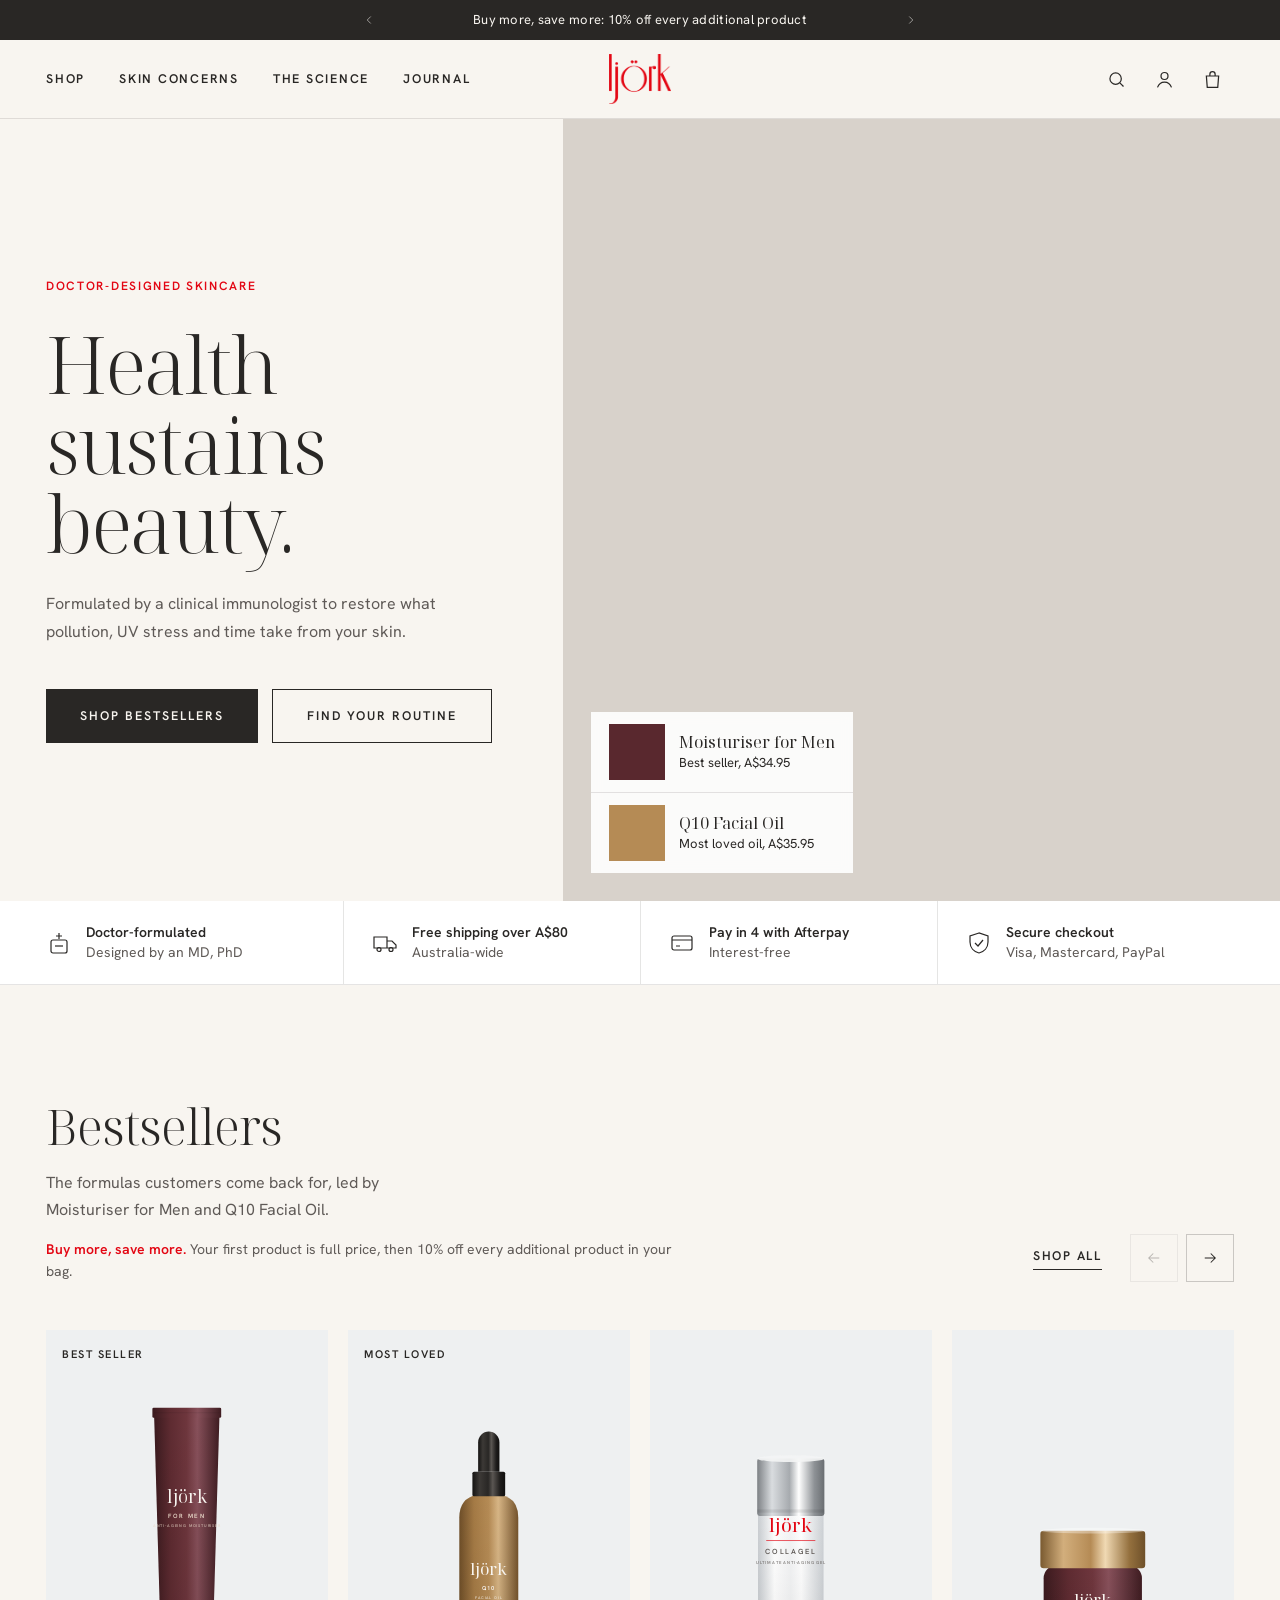
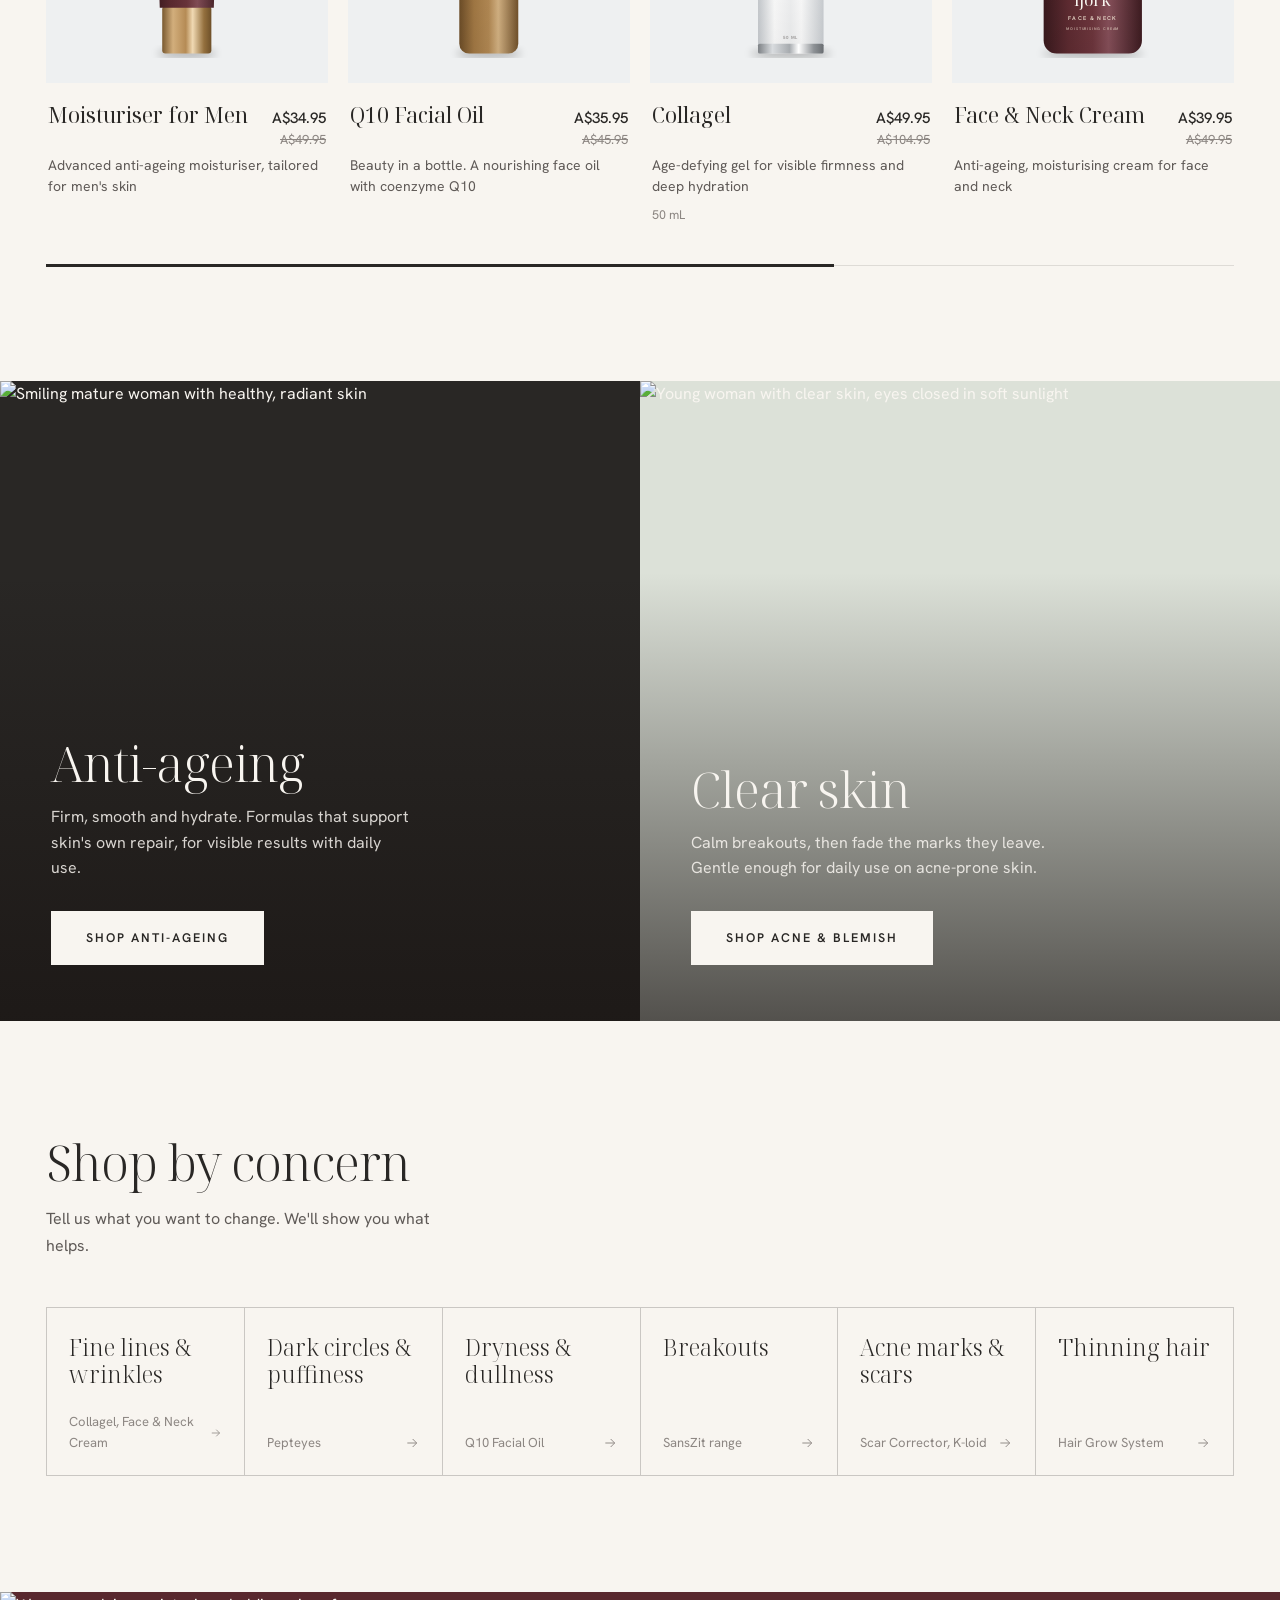
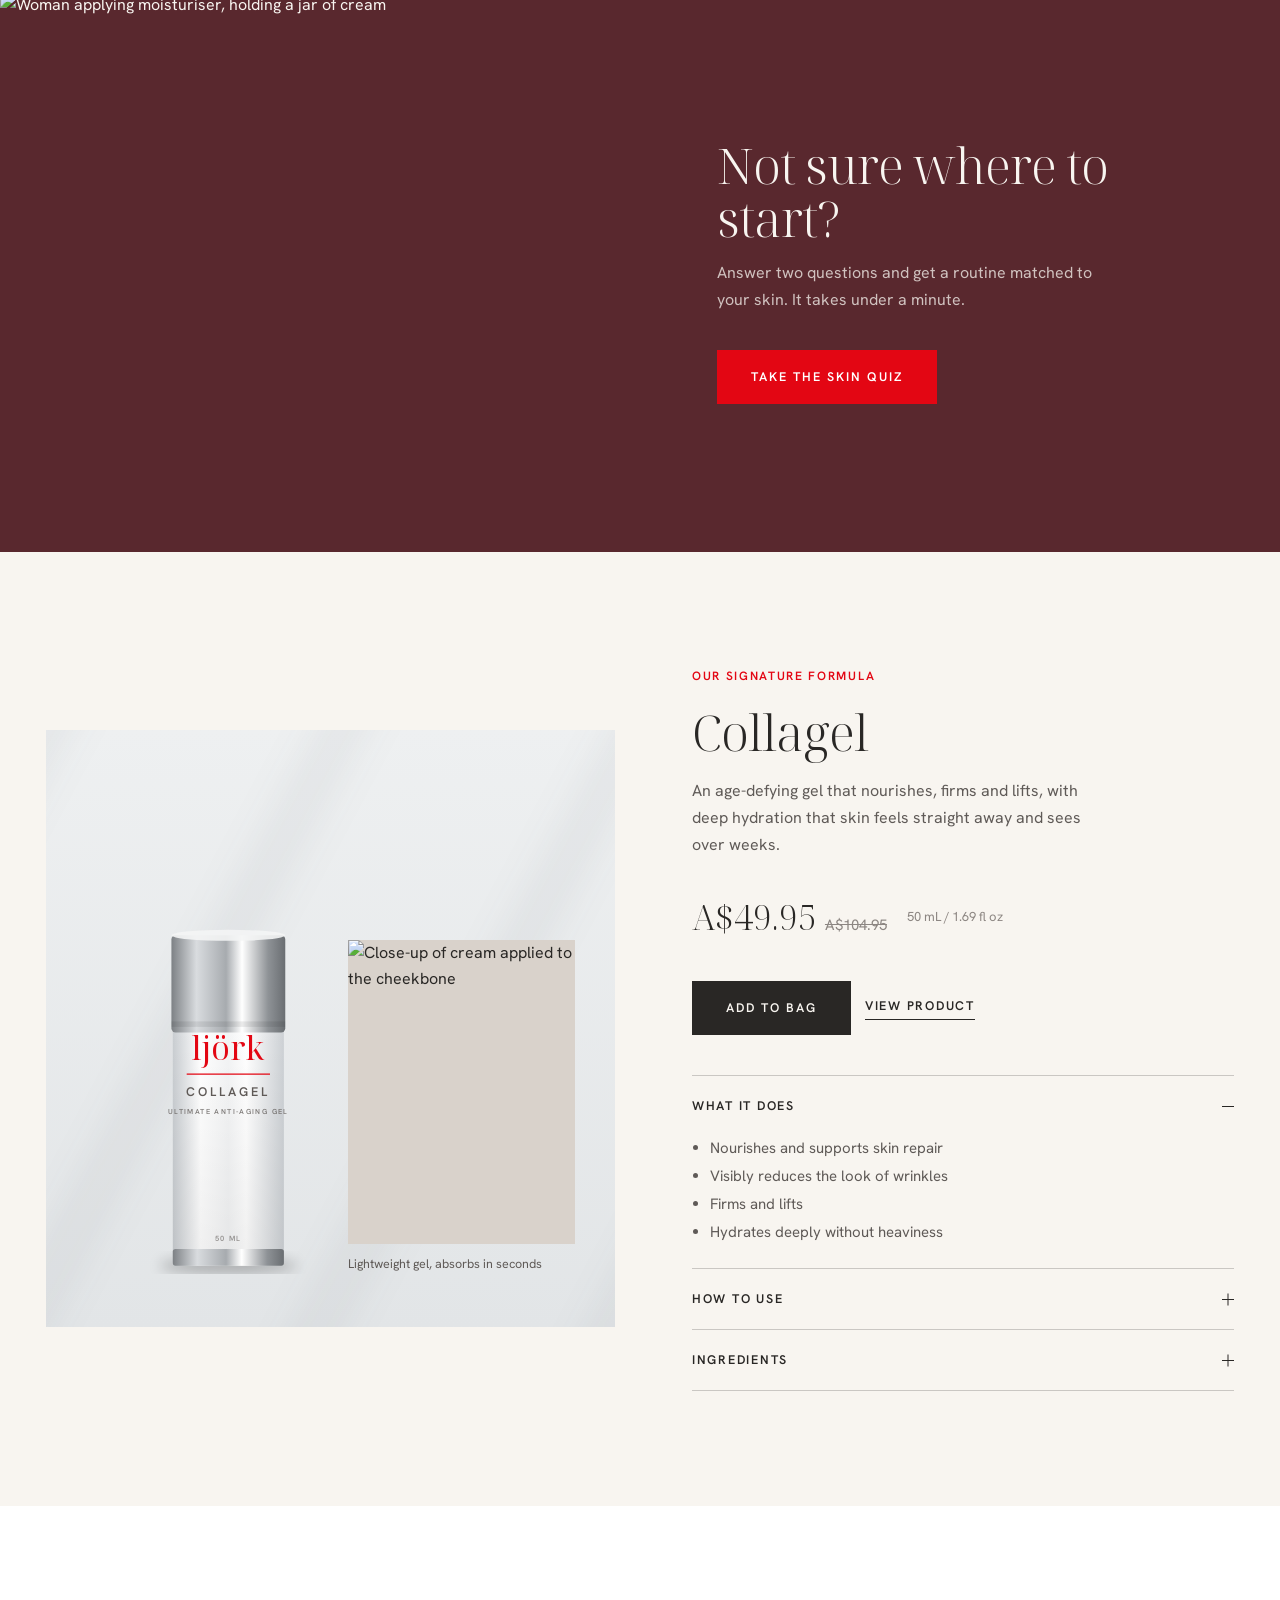
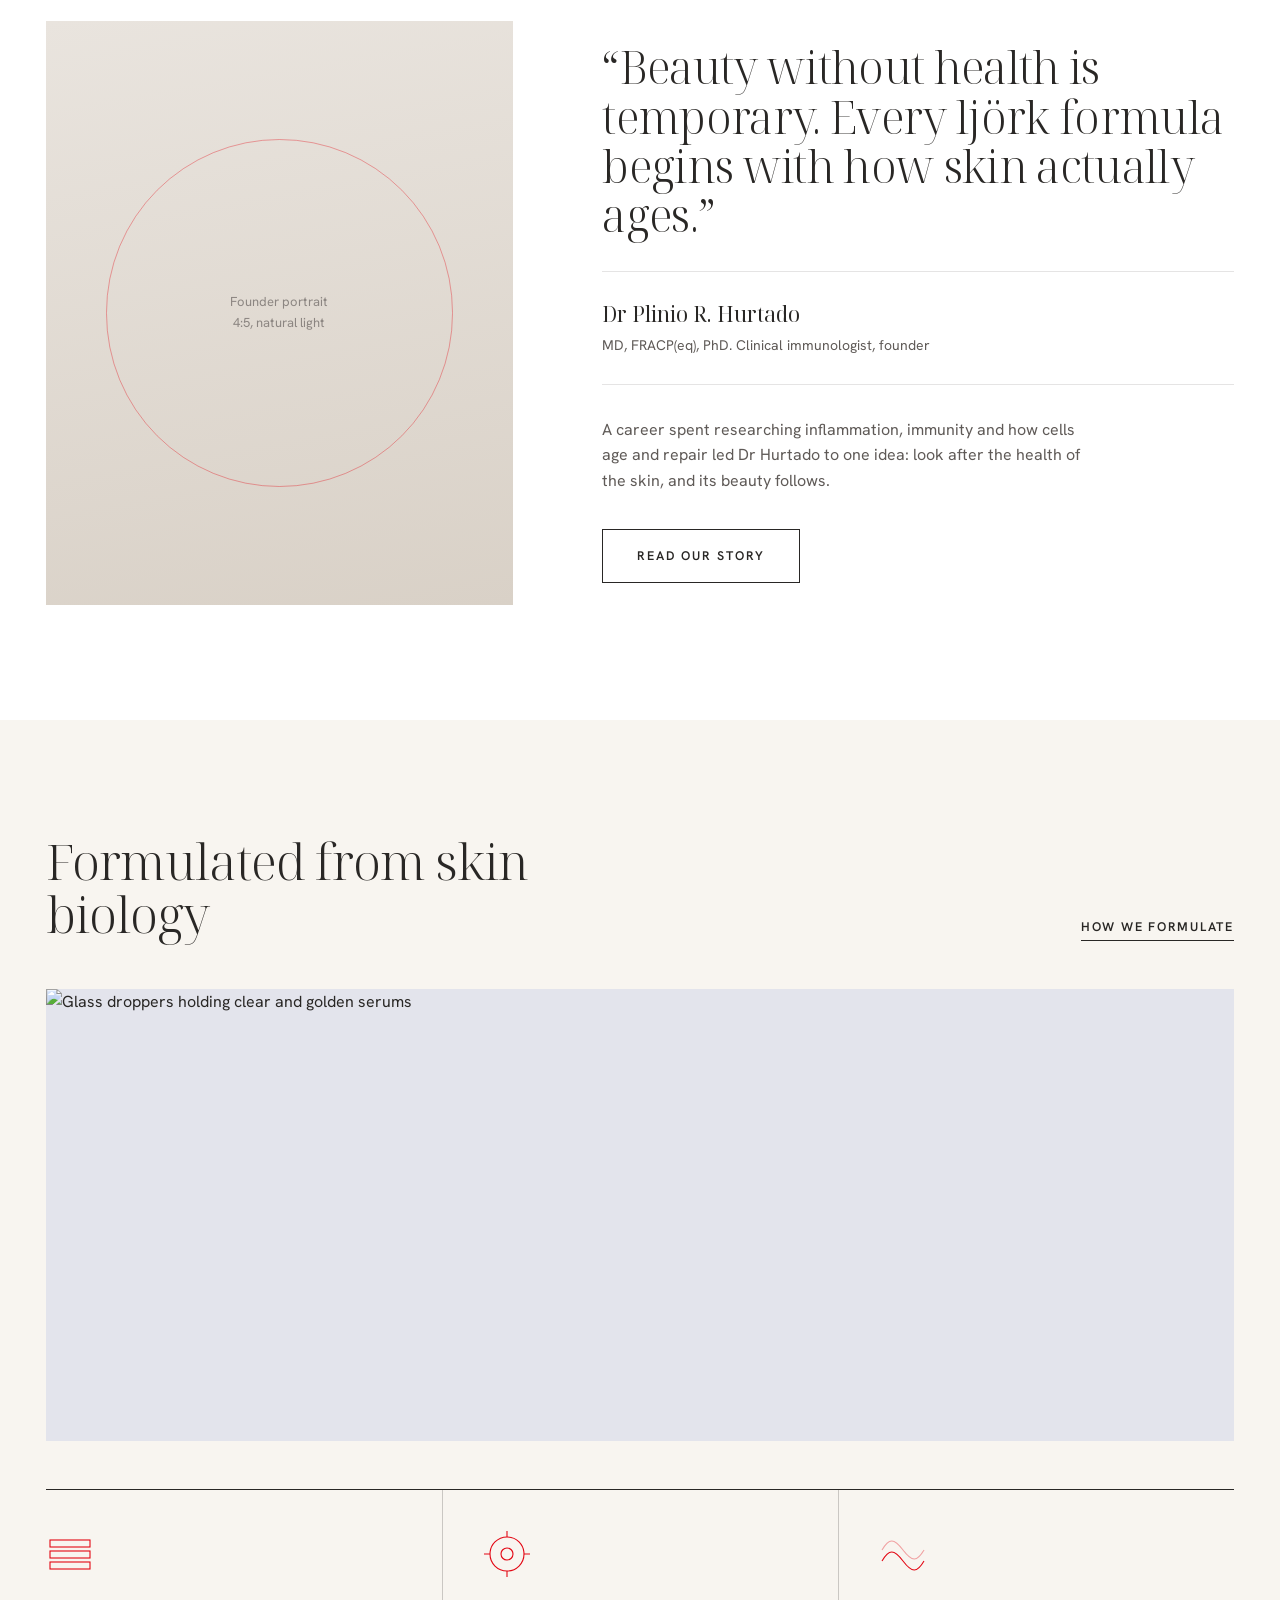
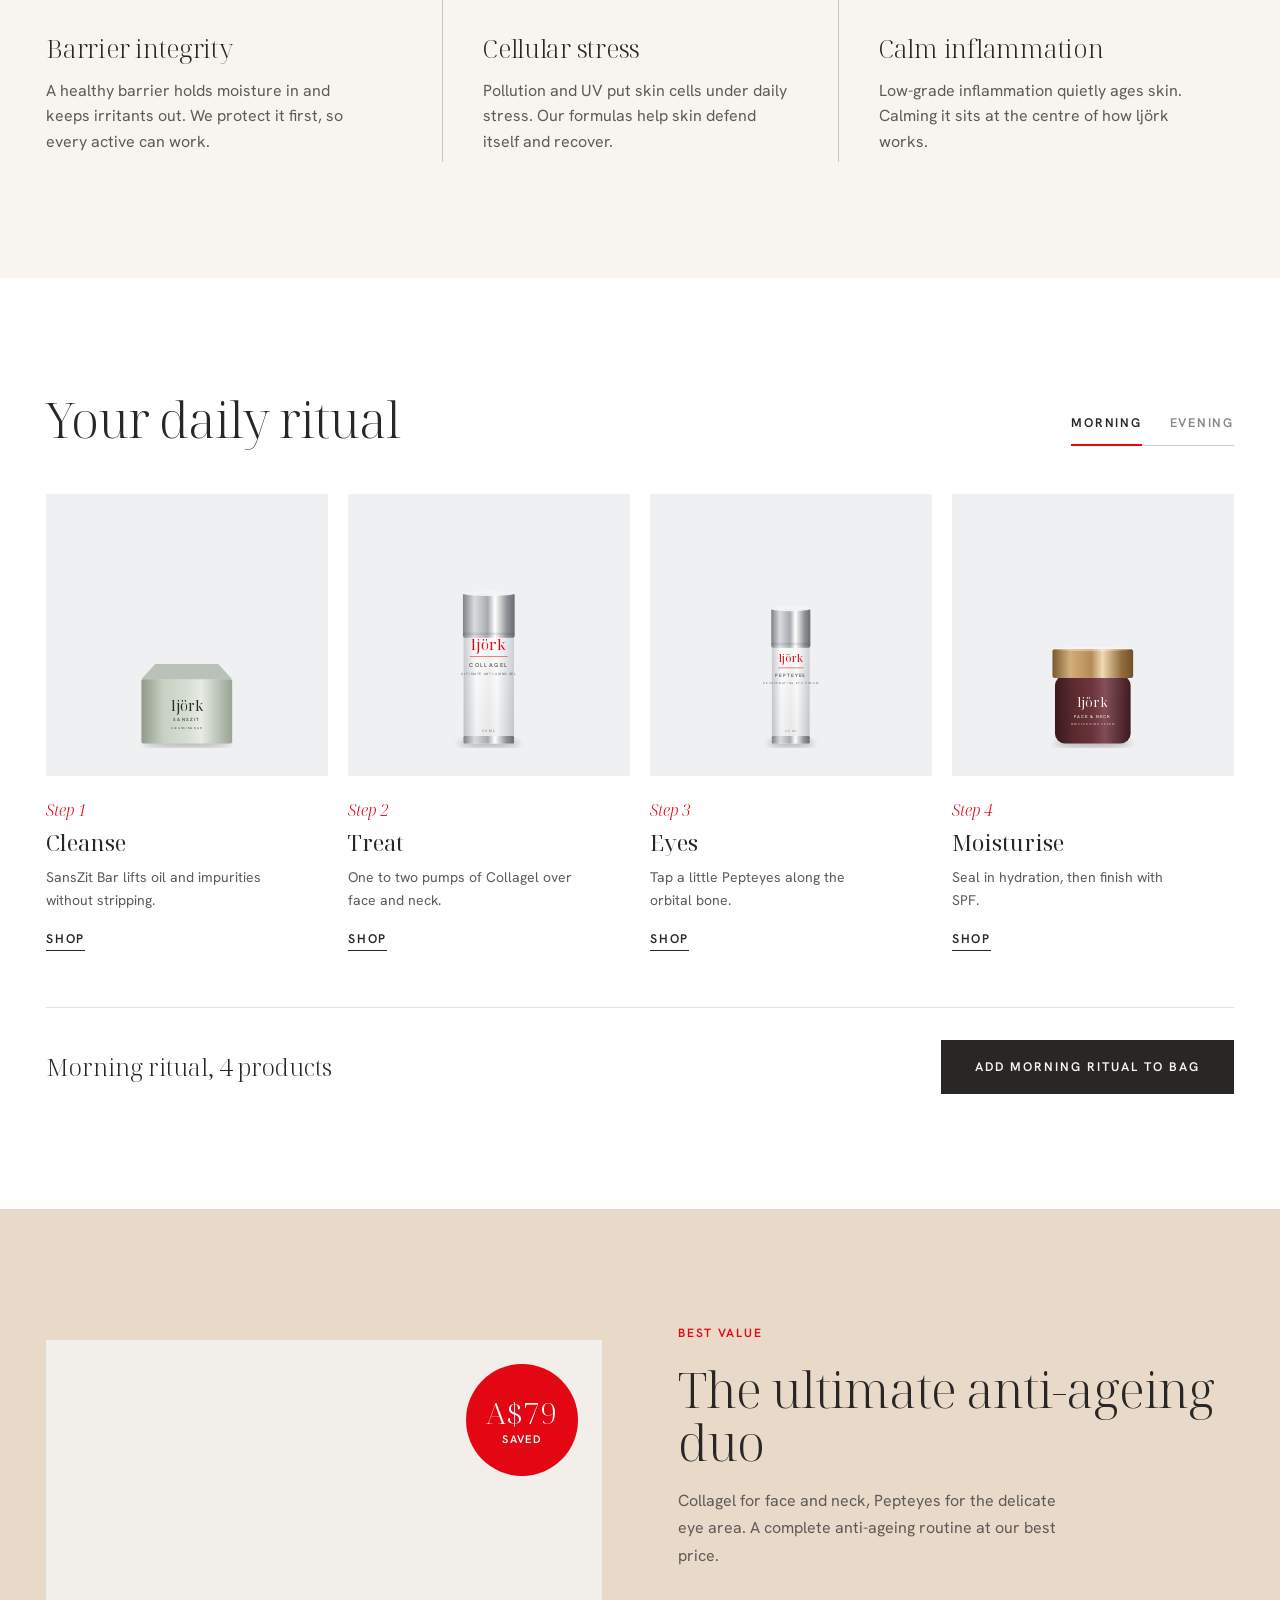
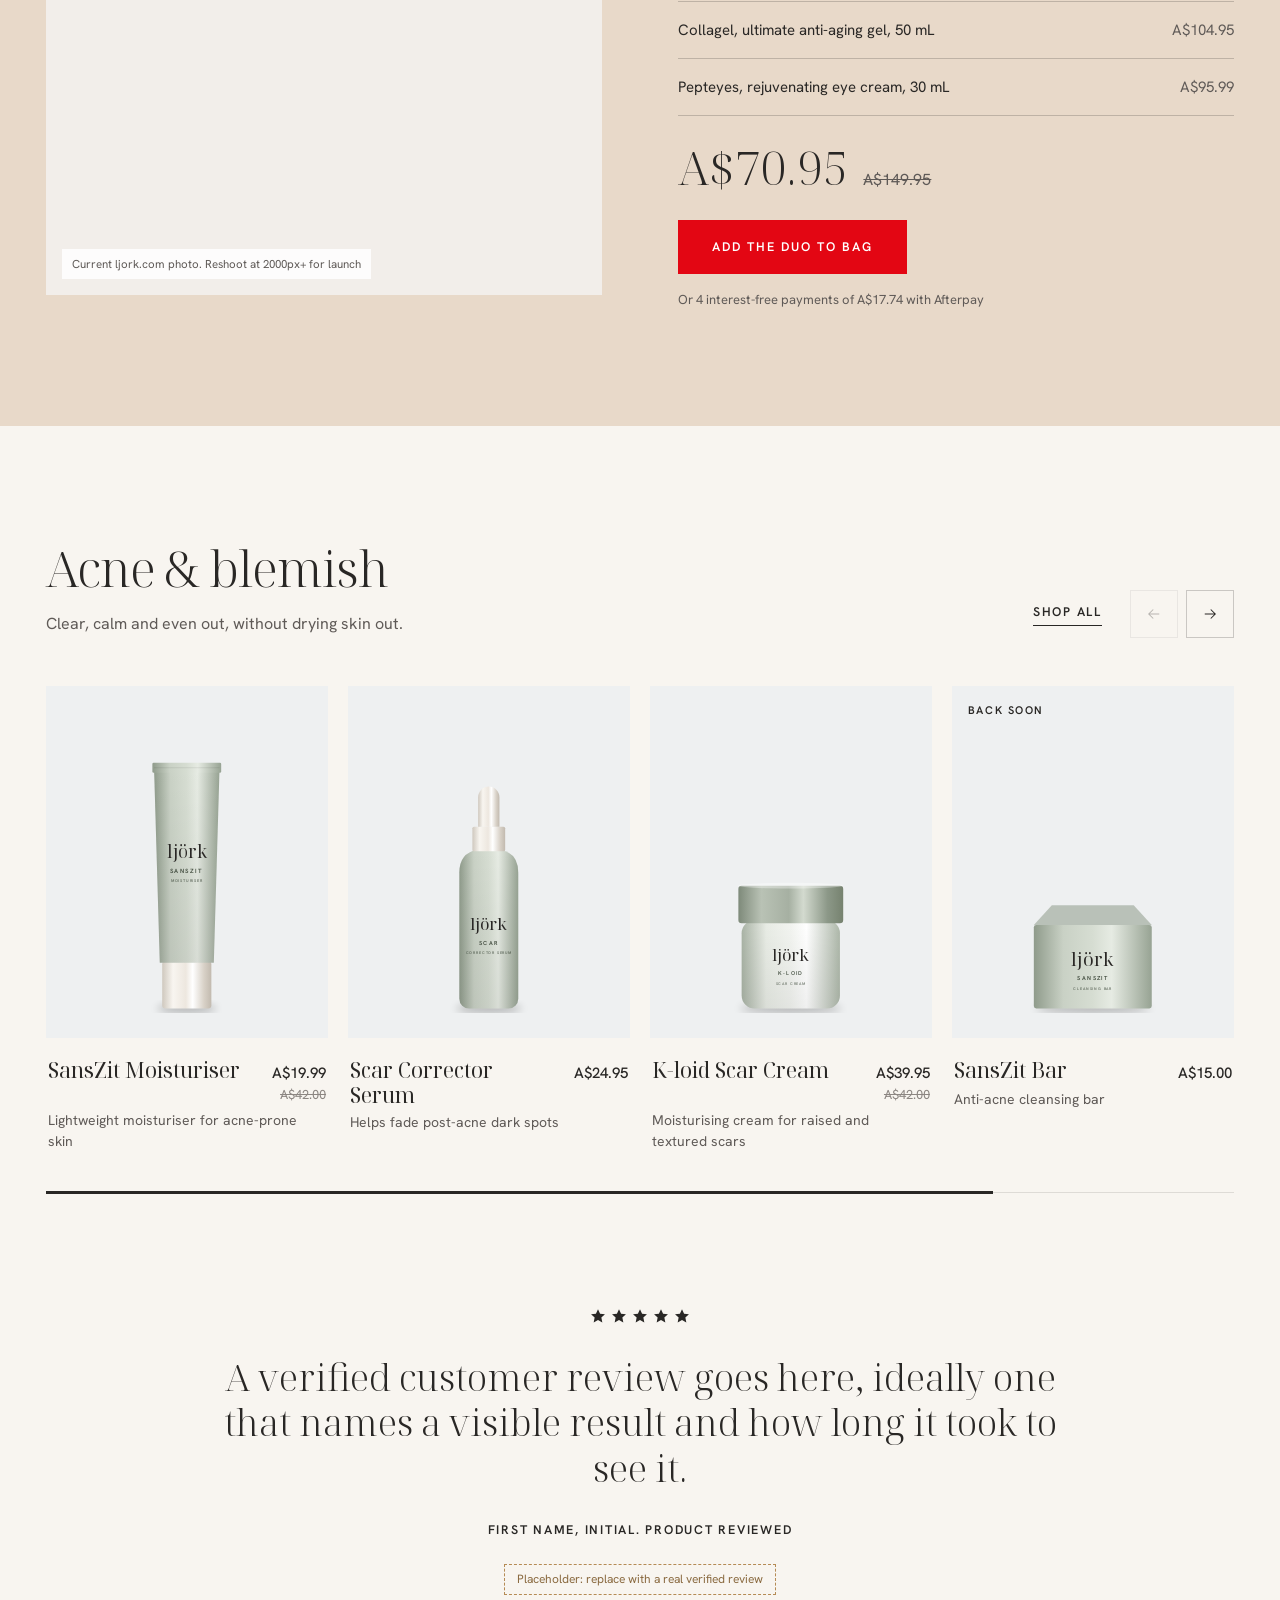
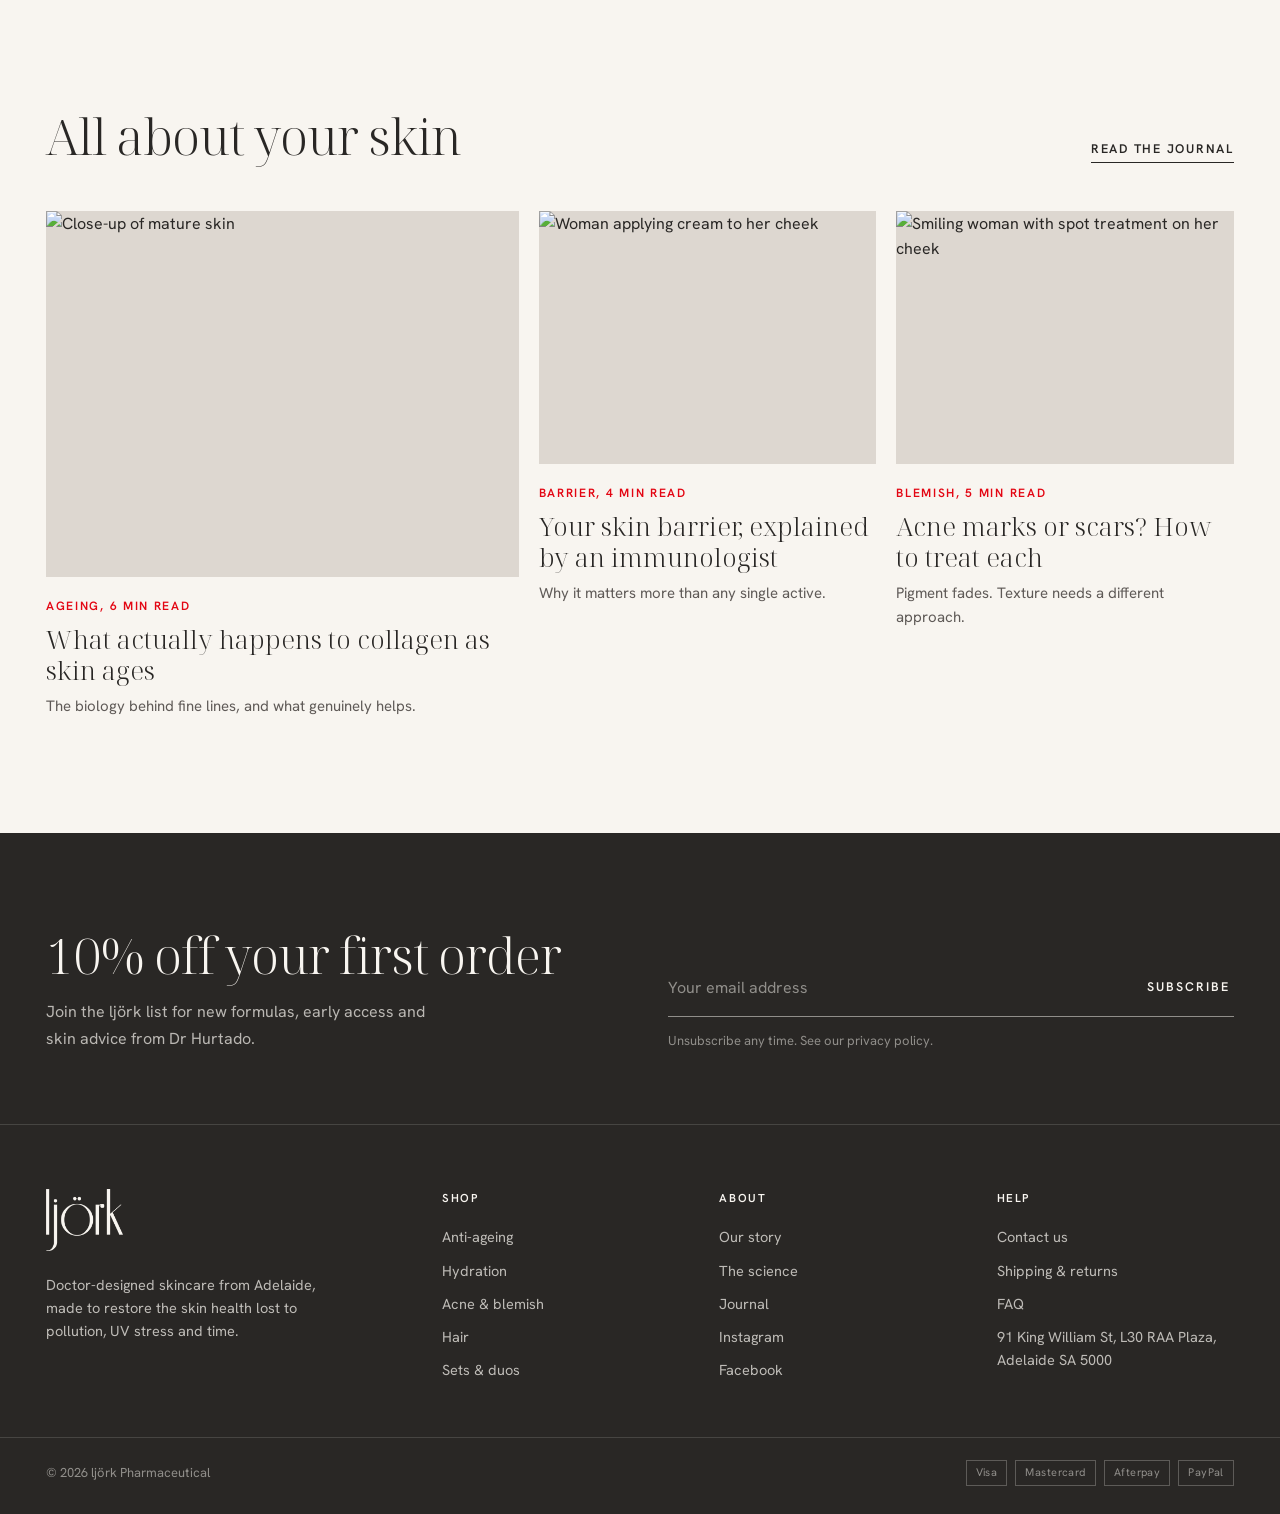
==== index.html @ dbc14c80 "first commit" ====
<!DOCTYPE html>
<html lang="en-AU">
<head>
<meta charset="utf-8">
<meta name="viewport" content="width=device-width, initial-scale=1">
<title>ljörk | Doctor-designed skincare, Adelaide</title>
<!--
  IMAGES: lifestyle photos are free-licence Unsplash images (unsplash.com/license, commercial use OK, no attribution required).
  For Squarespace, download each at full size (open the image URL with w=2400) and upload to the Image blocks — do not hotlink.
  ljörk homepage mockup v3, for Squarespace 7.1 (Fluid Engine).
  Fonts: Noto Serif Display (light) for headings, Hanken Grotesk for UI and body.
  Squarespace: Site Styles > Fonts > Google. If either is missing from your plan's picker,
  upload the .woff2 files via Custom CSS @font-face, or use the Adobe pair already in Squarespace:
  "Freight Big Pro Light" + "Proxima Nova".
  Each section carries data-sqs="" + a comment naming the Squarespace block to use.
-->
<link rel="stylesheet" href="assets/site.css">
<link rel="stylesheet" href="assets/pages.css">
</head>
<body>
<a class="skip" href="#main">Skip to content</a>

<!-- SQS: Announcement Bar (native supports 1 message; rotating = Code Block injection) -->
<div class="ann" role="region" aria-label="Announcements">
  <button aria-label="Previous message" onclick="ann(-1)"><svg width="14" height="14" viewBox="0 0 24 24" fill="none" stroke="currentColor" stroke-width="1.6"><path d="m15 6-6 6 6 6"/></svg></button>
  <div class="ann-msg" id="annMsg">Buy more, save more: 10% off every additional product</div>
  <button aria-label="Next message" onclick="ann(1)"><svg width="14" height="14" viewBox="0 0 24 24" fill="none" stroke="currentColor" stroke-width="1.6"><path d="m9 6 6 6-6 6"/></svg></button>
</div>

<!-- SQS: Header > Layout "Center logo", Navigation left, Cart + Search on, Fixed header style "Scroll back" -->
<header class="hdr" id="hdr">
  <div class="wrap hdr-in">
    <button class="icon-btn burger" aria-label="Open menu" onclick="openM('mnav')"><svg viewBox="0 0 24 24" fill="none" stroke="currentColor" stroke-width="1.4"><path d="M3 7h18M3 12h18M3 17h18"/></svg></button>
    <nav class="nav" aria-label="Primary">
      <div class="has-mega">
        <a href="shop.html" aria-haspopup="true">Shop</a>
        <div class="mega">
          <div class="wrap mega-in">
            <div><h6>Collections</h6><ul><li><a href="shop.html?c=anti-ageing">Anti-ageing</a></li><li><a href="shop.html?c=hydration">Hydration</a></li><li><a href="shop.html?c=acne">Acne &amp; blemish</a></li><li><a href="shop.html?c=hair">Hair</a></li><li><a href="shop.html?c=sets">Sets &amp; duos</a></li></ul></div>
            <div><h6>By concern</h6><ul><li><a href="shop.html?k=lines">Fine lines</a></li><li><a href="shop.html?k=eyes">Dark circles</a></li><li><a href="shop.html?k=dry">Dryness</a></li><li><a href="shop.html?k=breakouts">Breakouts</a></li><li><a href="shop.html?k=marks">Acne marks</a></li></ul></div>
            <div><h6>Bestsellers</h6><ul><li><a href="product.html?p=men">Moisturiser for Men</a></li><li><a href="product.html?p=q10">Q10 Facial Oil</a></li><li><a href="product.html?p=collagel">Collagel</a></li><li><a href="product.html?p=pepteyes">Pepteyes</a></li></ul></div>
            <a class="mega-feat" href="product.html?p=duo"><div class="ph" style="background-image:url('https://images.squarespace-cdn.com/content/v1/5aaa54da7e3c3a3945339df2/59072c00-dde6-478d-a98f-91e84e65182b/Duo+with+shadow.jpg?format=500w')"></div><div><strong>The anti-ageing duo</strong><span>Collagel + Pepteyes<br>A$70.95, save A$79</span></div></a>
          </div>
        </div>
      </div>
      <a href="#concerns">Skin concerns</a>
      <a href="science.html">The science</a>
      <a href="journal.html">Journal</a>
    </nav>
    <a class="logo" href="index.html" aria-label="ljörk home"><img src="[data-uri]" alt="ljörk"></a>
    <div class="util">
      <button class="icon-btn" aria-label="Search" onclick="openM('search')"><svg viewBox="0 0 24 24" fill="none" stroke="currentColor" stroke-width="1.4"><circle cx="11" cy="11" r="6.5"/><path d="m20 20-4.2-4.2"/></svg></button>
      <a class="icon-btn hide-m" href="account.html" aria-label="Account"><svg viewBox="0 0 24 24" fill="none" stroke="currentColor" stroke-width="1.4"><circle cx="12" cy="8" r="4"/><path d="M4 21c1.5-4 4.5-6 8-6s6.5 2 8 6"/></svg></a>
      <button class="icon-btn" aria-label="Open bag" onclick="openCart()"><svg viewBox="0 0 24 24" fill="none" stroke="currentColor" stroke-width="1.4"><path d="M5 8h14l-1 13H6z"/><path d="M9 8V6a3 3 0 0 1 6 0v2"/></svg><span class="bag-n" id="bagN">0</span></button>
    </div>
  </div>
</header>

<main id="main">

<!-- SQS: Section 1, full-bleed, Fluid Engine 2 cols (no padding). Left: Text + Buttons. Right: Image block (model portrait, focal point on face). Duo card = small Image + Text block layered on top. -->
<section class="hero" data-sqs="hero">
  <div class="hero-copy">
    <p class="cap">Doctor-designed skincare</p>
    <h1 class="h1">Health sustains beauty.</h1>
    <p class="lede">Formulated by a clinical immunologist to restore what pollution, UV stress and time take from your skin.</p>
    <div class="ctas">
      <a class="btn btn-dark" href="shop.html?c=bestsellers">Shop bestsellers</a>
      <button class="btn btn-ghost" onclick="openQuiz()">Find your routine</button>
    </div>
  </div>
  <div class="scene">
    <!-- SQS: Video block (Background Video / upload MP4). Poster = the previous still, so the hero never shows empty while the file loads or if it fails. -->
    <video class="ph" id="heroVid" autoplay muted loop playsinline preload="metadata" poster="https://images.unsplash.com/photo-1643932919088-53349a7c3385?auto=format&fit=crop&w=1800&q=80" aria-label="ljörk skincare products in soft natural light">
      <source src="assets/hero.mp4" type="video/mp4">
    </video>
    <button class="vid-toggle" id="vidToggle" type="button" aria-label="Pause background video" aria-pressed="false"><svg class="i-pause" viewBox="0 0 24 24" fill="currentColor"><rect x="6" y="5" width="4" height="14"/><rect x="14" y="5" width="4" height="14"/></svg><svg class="i-play" viewBox="0 0 24 24" fill="currentColor"><path d="M7 4.5v15l12-7.5z"/></svg></button>
    <div class="scene-tag" aria-label="Our two best-selling products">
      <a href="product.html?p=men"><span class="th th-men"></span><div><strong>Moisturiser for Men</strong>Best seller, A$34.95</div></a>
      <a href="product.html?p=q10"><span class="th th-q10"></span><div><strong>Q10 Facial Oil</strong>Most loved oil, A$35.95</div></a>
    </div>
  </div>
</section>

<!-- SQS: Section, 4 columns: small Image (icon SVG) + Text each -->
<div class="svc">
  <div class="wrap svc-in">
    <div class="svc-item"><svg viewBox="0 0 26 26" fill="none" stroke-width="1.2"><path d="M13 3v6M10 6h6"/><rect x="5" y="10" width="16" height="13" rx="2"/><path d="M9 16h8"/></svg><div><b>Doctor-formulated</b><span>Designed by an MD, PhD</span></div></div>
    <div class="svc-item"><svg viewBox="0 0 26 26" fill="none" stroke-width="1.2"><path d="M2 7h13v11H2zM15 11h5l4 4v3h-9z"/><circle cx="7" cy="19.5" r="2"/><circle cx="19" cy="19.5" r="2"/></svg><div><b>Free shipping over A$80</b><span>Australia-wide</span></div></div>
    <div class="svc-item"><svg viewBox="0 0 26 26" fill="none" stroke-width="1.2"><rect x="3" y="6" width="20" height="14" rx="2"/><path d="M3 10h20M7 16h4"/></svg><div><b>Pay in 4 with Afterpay</b><span>Interest-free</span></div></div>
    <div class="svc-item"><svg viewBox="0 0 26 26" fill="none" stroke-width="1.2"><path d="M13 3 4 6v6c0 5.5 3.8 9.6 9 11 5.2-1.4 9-5.5 9-11V6z"/><path d="m9 13 3 3 5-6"/></svg><div><b>Secure checkout</b><span>Visa, Mastercard, PayPal</span></div></div>
  </div>
</div>

<!-- SQS: Section. Text block + Summary Block (Carousel layout, 4 per row) from Store, filtered by tag "bestseller". Quick-add = Squarespace "Quick View" setting. -->
<section class="sec" id="shop" data-sqs="bestsellers">
  <div class="wrap">
    <div class="head">
      <div class="head-l"><h2 class="h2">Bestsellers</h2><p class="lede">The formulas customers come back for, led by Moisturiser for Men and Q10 Facial Oil.</p><p class="offer-note"><b>Buy more, save more.</b> Your first product is full price, then 10% off every additional product in your bag.</p></div>
      <div class="arrows"><a class="ulink" href="shop.html?c=bestsellers" style="margin-right:20px">Shop all</a><button class="arrow" aria-label="Previous" data-rail="best" data-dir="-1"><svg viewBox="0 0 24 24" fill="none" stroke="currentColor" stroke-width="1.4"><path d="M19 12H5m6-6-6 6 6 6"/></svg></button><button class="arrow" aria-label="Next" data-rail="best" data-dir="1"><svg viewBox="0 0 24 24" fill="none" stroke="currentColor" stroke-width="1.4"><path d="M5 12h14m-6-6 6 6-6 6"/></svg></button></div>
    </div>
    <div class="rail" id="rail-best" data-products="best"></div>
    <div class="progress"><i id="prog-best"></i></div>
  </div>
</section>

<!-- SQS: Section full-bleed, 2 Image blocks (design "Overlay") side by side, each with heading + button -->
<section class="split" data-sqs="collections">
  <a class="panel p-dark" href="shop.html?c=anti-ageing">
    <img class="ph" src="https://images.unsplash.com/photo-1790574318908-d14c5e705570?auto=format&fit=crop&w=1400&q=80" alt="Smiling mature woman with healthy, radiant skin" loading="lazy" style="object-position:50% 25%">
    <h2 class="h2">Anti-ageing</h2>
    <p>Firm, smooth and hydrate. Formulas that support skin's own repair, for visible results with daily use.</p>
    <span class="btn btn-light" style="align-self:flex-start">Shop anti-ageing</span>
  </a>
  <a class="panel p-light" href="shop.html?c=acne">
    <img class="ph" src="https://images.unsplash.com/photo-1581182800629-7d90925ad072?auto=format&fit=crop&w=1400&q=80" alt="Young woman with clear skin, eyes closed in soft sunlight" loading="lazy" style="object-position:50% 30%">
    <h2 class="h2">Clear skin</h2>
    <p>Calm breakouts, then fade the marks they leave. Gentle enough for daily use on acne-prone skin.</p>
    <span class="btn btn-light" style="align-self:flex-start">Shop acne &amp; blemish</span>
  </a>
</section>

<!-- SQS: Section. 6 Text blocks with links in a grid (Fluid Engine), thin borders via Custom CSS -->
<section class="sec" id="concerns" data-sqs="concerns">
  <div class="wrap">
    <div class="head"><div class="head-l"><h2 class="h2">Shop by concern</h2><p class="lede">Tell us what you want to change. We'll show you what helps.</p></div></div>
    <div class="concern-grid">
      <a href="shop.html?k=lines"><strong>Fine lines &amp; wrinkles</strong><span>Collagel, Face &amp; Neck Cream<svg viewBox="0 0 24 24" fill="none" stroke="currentColor" stroke-width="1.4"><path d="M5 12h14m-6-6 6 6-6 6"/></svg></span></a>
      <a href="shop.html?k=eyes"><strong>Dark circles &amp; puffiness</strong><span>Pepteyes<svg viewBox="0 0 24 24" fill="none" stroke="currentColor" stroke-width="1.4"><path d="M5 12h14m-6-6 6 6-6 6"/></svg></span></a>
      <a href="shop.html?k=dry"><strong>Dryness &amp; dullness</strong><span>Q10 Facial Oil<svg viewBox="0 0 24 24" fill="none" stroke="currentColor" stroke-width="1.4"><path d="M5 12h14m-6-6 6 6-6 6"/></svg></span></a>
      <a href="shop.html?k=breakouts"><strong>Breakouts</strong><span>SansZit range<svg viewBox="0 0 24 24" fill="none" stroke="currentColor" stroke-width="1.4"><path d="M5 12h14m-6-6 6 6-6 6"/></svg></span></a>
      <a href="shop.html?k=marks"><strong>Acne marks &amp; scars</strong><span>Scar Corrector, K-loid<svg viewBox="0 0 24 24" fill="none" stroke="currentColor" stroke-width="1.4"><path d="M5 12h14m-6-6 6 6-6 6"/></svg></span></a>
      <a href="shop.html?k=hair"><strong>Thinning hair</strong><span>Hair Grow System<svg viewBox="0 0 24 24" fill="none" stroke="currentColor" stroke-width="1.4"><path d="M5 12h14m-6-6 6 6-6 6"/></svg></span></a>
    </div>
  </div>
</section>

<!-- SQS: Section bg Deep Burgundy, full-bleed 2 cols: Image block | Text + Button. Quiz = Code Block (this modal) or a Squarespace Form that emails a routine -->
<section class="quizb" data-sqs="quiz-banner">
  <div class="quizb-img"><img src="https://images.unsplash.com/photo-1702312686957-572286d28e11?auto=format&fit=crop&w=1400&q=80" alt="Woman applying moisturiser, holding a jar of cream" loading="lazy"></div>
  <div class="quizb-txt"><h2 class="h2">Not sure where to start?</h2><p class="lede">Answer two questions and get a routine matched to your skin. It takes under a minute.</p><button class="btn btn-red" onclick="openQuiz()">Take the skin quiz</button></div>
</section>

<!-- SQS: Section. Left Image block, right Text + Product Block (Collagel, "Add to cart" button style) + Accordion block -->
<section class="sec spot" data-sqs="spotlight-collagel">
  <div class="wrap spot-in">
    <div class="spot-vis"><div class="light"></div><div class="pk" data-pk="airless" data-c="white" data-label="Collagel" data-sub="Ultimate anti-aging gel" data-size="50 mL"></div><figure class="inset"><img src="https://images.unsplash.com/photo-1660911582546-2897e25c3b26?auto=format&fit=crop&w=900&q=80" alt="Close-up of cream applied to the cheekbone" loading="lazy"><figcaption>Lightweight gel, absorbs in seconds</figcaption></figure></div>
    <div>
      <p class="cap">Our signature formula</p>
      <h2 class="h2">Collagel</h2>
      <p class="lede">An age-defying gel that nourishes, firms and lifts, with deep hydration that skin feels straight away and sees over weeks.</p>
      <div class="buy"><span class="pr">A$49.95<s>A$104.95</s></span><span class="sz">50 mL / 1.69 fl oz</span></div>
      <div class="ctas" style="margin-bottom:40px"><button class="btn btn-dark" data-add="collagel">Add to bag</button><a class="ulink" href="product.html?p=collagel">View product</a></div>
      <div class="acc">
        <details open><summary>What it does<i></i></summary><div class="body"><ul><li>Nourishes and supports skin repair</li><li>Visibly reduces the look of wrinkles</li><li>Firms and lifts</li><li>Hydrates deeply without heaviness</li></ul></div></details>
        <details><summary>How to use<i></i></summary><div class="body">Morning and night, smooth one to two pumps over clean face and neck. Follow with SPF in the morning.</div></details>
        <details><summary>Ingredients<i></i></summary><div class="body">Full INCI list from the product pack goes here.</div></details>
      </div>
    </div>
  </div>
</section>

<!-- SQS: Section bg White. Image block (founder photo) + Quote block + Text + Button -->
<section class="sec founder" id="founder" data-sqs="founder">
  <div class="wrap founder-in">
    <div class="portrait"><p>Founder portrait<br>4:5, natural light</p></div>
    <div>
      <blockquote>“Beauty without health is temporary. Every ljörk formula begins with how skin actually ages.”</blockquote>
      <div class="who"><div><strong>Dr Plinio R. Hurtado</strong><span>MD, FRACP(eq), PhD. Clinical immunologist, founder</span></div></div>
      <p class="bio">A career spent researching inflammation, immunity and how cells age and repair led Dr Hurtado to one idea: look after the health of the skin, and its beauty follows.</p>
      <a class="btn btn-ghost" href="about.html">Read our story</a>
    </div>
  </div>
</section>

<!-- SQS: Section. Text + 3 columns (Image icon + Text). Top rule + column dividers via Custom CSS -->
<section class="sec" id="science" data-sqs="science">
  <div class="wrap">
    <div class="head"><div class="head-l"><h2 class="h2">Formulated from skin biology</h2></div><a class="ulink" href="science.html">How we formulate</a></div>
    <div class="sci-img"><img src="https://images.unsplash.com/photo-1787771206277-a73273485611?auto=format&fit=crop&w=2000&q=80" alt="Glass droppers holding clear and golden serums" loading="lazy"></div>
    <div class="pillars">
      <div class="pillar"><svg viewBox="0 0 48 48" fill="none" stroke="#E30613" stroke-width="1.1"><rect x="4" y="10" width="40" height="7"/><rect x="4" y="21" width="40" height="7"/><rect x="4" y="32" width="40" height="7"/></svg><h3 class="h3">Barrier integrity</h3><p>A healthy barrier holds moisture in and keeps irritants out. We protect it first, so every active can work.</p></div>
      <div class="pillar"><svg viewBox="0 0 48 48" fill="none" stroke="#E30613" stroke-width="1.1"><circle cx="24" cy="24" r="17"/><circle cx="24" cy="24" r="6"/><path d="M24 1v6M24 41v6M1 24h6M41 24h6"/></svg><h3 class="h3">Cellular stress</h3><p>Pollution and UV put skin cells under daily stress. Our formulas help skin defend itself and recover.</p></div>
      <div class="pillar"><svg viewBox="0 0 48 48" fill="none" stroke="#E30613" stroke-width="1.1"><path d="M3 31c7-12 12-12 21 0s14 12 21 0"/><path d="M3 20c7-12 12-12 21 0s14 12 21 0" opacity=".35"/></svg><h3 class="h3">Calm inflammation</h3><p>Low-grade inflammation quietly ages skin. Calming it sits at the centre of how ljörk works.</p></div>
    </div>
  </div>
</section>

<!-- SQS: Section bg White. Tabs = Code Block, or two stacked rows with an Accordion -->
<section class="sec ritual" data-sqs="ritual">
  <div class="wrap">
    <div class="head"><div class="head-l"><h2 class="h2">Your daily ritual</h2></div>
      <div class="tabs" role="tablist"><button role="tab" aria-selected="true" onclick="tab(this,'am')">Morning</button><button role="tab" aria-selected="false" onclick="tab(this,'pm')">Evening</button></div></div>
    <div class="steps" id="am">
      <div class="step"><div class="step-img"><div class="pk" data-pk="bar" data-c="sage" data-label="SansZit" data-sub="Cleansing bar"></div></div><span class="n">Step 1</span><h4>Cleanse</h4><p>SansZit Bar lifts oil and impurities without stripping.</p><a class="ulink" href="product.html?p=bar">Shop</a></div>
      <div class="step"><div class="step-img"><div class="pk" data-pk="airless" data-c="white" data-label="Collagel" data-sub="Ultimate anti-aging gel" data-size="50 mL"></div></div><span class="n">Step 2</span><h4>Treat</h4><p>One to two pumps of Collagel over face and neck.</p><a class="ulink" href="product.html?p=collagel">Shop</a></div>
      <div class="step"><div class="step-img"><div class="pk" data-pk="airless-s" data-c="white" data-label="Pepteyes" data-sub="Rejuvenating eye cream" data-size="30 mL"></div></div><span class="n">Step 3</span><h4>Eyes</h4><p>Tap a little Pepteyes along the orbital bone.</p><a class="ulink" href="product.html?p=pepteyes">Shop</a></div>
      <div class="step"><div class="step-img"><div class="pk" data-pk="jar" data-c="burg" data-label="Face &amp; Neck" data-sub="Moisturising cream"></div></div><span class="n">Step 4</span><h4>Moisturise</h4><p>Seal in hydration, then finish with SPF.</p><a class="ulink" href="product.html?p=faceneck">Shop</a></div>
    </div>
    <div class="steps" id="pm" hidden>
      <div class="step"><div class="step-img"><div class="pk" data-pk="bar" data-c="sage" data-label="SansZit" data-sub="Cleansing bar"></div></div><span class="n">Step 1</span><h4>Cleanse</h4><p>Remove SPF, make-up and the day's pollution.</p><a class="ulink" href="product.html?p=bar">Shop</a></div>
      <div class="step"><div class="step-img"><div class="pk" data-pk="dropper" data-c="sage" data-label="Scar" data-sub="Corrector serum"></div></div><span class="n">Step 2</span><h4>Correct</h4><p>Scar Corrector Serum on dark marks only.</p><a class="ulink" href="product.html?p=scar">Shop</a></div>
      <div class="step"><div class="step-img"><div class="pk" data-pk="airless-s" data-c="white" data-label="Pepteyes" data-sub="Rejuvenating eye cream" data-size="30 mL"></div></div><span class="n">Step 3</span><h4>Eyes</h4><p>Pepteyes works overnight on lines and puffiness.</p><a class="ulink" href="product.html?p=pepteyes">Shop</a></div>
      <div class="step"><div class="step-img"><div class="pk" data-pk="dropper" data-c="bronze" data-label="Q10" data-sub="Facial oil"></div></div><span class="n">Step 4</span><h4>Nourish</h4><p>Press three drops of Q10 Facial Oil into skin.</p><a class="ulink" href="product.html?p=q10">Shop</a></div>
    </div>
    <div class="ritual-cta"><p id="ritualTotal">Morning ritual, 4 products</p><button class="btn btn-dark" id="ritualAdd" data-add-set="am">Add morning ritual to bag</button></div>
  </div>
</section>

<!-- SQS: Section bg Soft Sand. Image block (real Duo photo) + Text + List + Product Block -->
<section class="sec duo" id="duo" data-sqs="duo-bundle">
  <div class="wrap duo-in">
    <div class="duo-photo"><span class="note">Current ljork.com photo. Reshoot at 2000px+ for launch</span><div class="save"><div><strong>A$79</strong>Saved</div></div></div>
    <div>
      <p class="cap">Best value</p>
      <h2 class="h2">The ultimate anti-ageing duo</h2>
      <p class="lede" style="margin-top:18px">Collagel for face and neck, Pepteyes for the delicate eye area. A complete anti-ageing routine at our best price.</p>
      <ul><li><span>Collagel, ultimate anti-aging gel, 50 mL</span><span>A$104.95</span></li><li><span>Pepteyes, rejuvenating eye cream, 30 mL</span><span>A$95.99</span></li></ul>
      <div class="tot"><strong>A$70.95</strong><s>A$149.95</s></div>
      <button class="btn btn-red" data-add="duo">Add the duo to bag</button>
      <p class="pay">Or 4 interest-free payments of A$17.74 with Afterpay</p>
    </div>
  </div>
</section>

<!-- SQS: Section. Summary Block carousel from Store category "Acne & Blemish" -->
<section class="sec" data-sqs="blemish">
  <div class="wrap">
    <div class="head">
      <div class="head-l"><h2 class="h2">Acne &amp; blemish</h2><p class="lede">Clear, calm and even out, without drying skin out.</p></div>
      <div class="arrows"><a class="ulink" href="shop.html?c=acne" style="margin-right:20px">Shop all</a><button class="arrow" aria-label="Previous" data-rail="blem" data-dir="-1"><svg viewBox="0 0 24 24" fill="none" stroke="currentColor" stroke-width="1.4"><path d="M19 12H5m6-6-6 6 6 6"/></svg></button><button class="arrow" aria-label="Next" data-rail="blem" data-dir="1"><svg viewBox="0 0 24 24" fill="none" stroke="currentColor" stroke-width="1.4"><path d="M5 12h14m-6-6 6 6-6 6"/></svg></button></div>
    </div>
    <div class="rail" id="rail-blem" data-products="blem"></div>
    <div class="progress"><i id="prog-blem"></i></div>
  </div>
</section>

<!-- SQS: Quote block. Connect real reviews (Squarespace product reviews or Judge.me) -->
<section class="sec review" style="padding-top:0" data-sqs="review">
  <div class="wrap">
    <div class="stars" aria-label="5 out of 5"><svg viewBox="0 0 20 20"><path d="m10 1.5 2.6 5.6 6.1.7-4.5 4.2 1.2 6L10 15l-5.4 3 1.2-6L1.3 7.8l6.1-.7z"/></svg><svg viewBox="0 0 20 20"><path d="m10 1.5 2.6 5.6 6.1.7-4.5 4.2 1.2 6L10 15l-5.4 3 1.2-6L1.3 7.8l6.1-.7z"/></svg><svg viewBox="0 0 20 20"><path d="m10 1.5 2.6 5.6 6.1.7-4.5 4.2 1.2 6L10 15l-5.4 3 1.2-6L1.3 7.8l6.1-.7z"/></svg><svg viewBox="0 0 20 20"><path d="m10 1.5 2.6 5.6 6.1.7-4.5 4.2 1.2 6L10 15l-5.4 3 1.2-6L1.3 7.8l6.1-.7z"/></svg><svg viewBox="0 0 20 20"><path d="m10 1.5 2.6 5.6 6.1.7-4.5 4.2 1.2 6L10 15l-5.4 3 1.2-6L1.3 7.8l6.1-.7z"/></svg></div>
    <blockquote>A verified customer review goes here, ideally one that names a visible result and how long it took to see it.</blockquote>
    <cite>First name, initial. Product reviewed</cite><br>
    <span class="ph-note">Placeholder: replace with a real verified review</span>
  </div>
</section>

<!-- SQS: Summary Block (Grid, 3 cols, first item large) from Blog "all-about-your-skin" -->
<section class="sec" id="journal" style="padding-top:0" data-sqs="journal">
  <div class="wrap">
    <div class="head"><div class="head-l"><h2 class="h2">All about your skin</h2></div><a class="ulink" href="journal.html">Read the journal</a></div>
    <div class="journal">
      <a class="post" href="article.html?a=0"><div class="post-img"><img src="https://images.unsplash.com/photo-1790574318874-8837efcfc519?auto=format&fit=crop&w=1200&q=80" alt="Close-up of mature skin" loading="lazy"></div><p class="meta">Ageing, 6 min read</p><h3>What actually happens to collagen as skin ages</h3><p>The biology behind fine lines, and what genuinely helps.</p></a>
      <a class="post" href="article.html?a=1"><div class="post-img"><img src="https://images.unsplash.com/photo-1693004927824-f2623bbedc8b?auto=format&fit=crop&w=1200&q=80" alt="Woman applying cream to her cheek" loading="lazy"></div><p class="meta">Barrier, 4 min read</p><h3>Your skin barrier, explained by an immunologist</h3><p>Why it matters more than any single active.</p></a>
      <a class="post" href="article.html?a=2"><div class="post-img"><img src="https://images.unsplash.com/photo-1728727267814-792db55ce678?auto=format&fit=crop&w=1200&q=80" alt="Smiling woman with spot treatment on her cheek" loading="lazy"></div><p class="meta">Blemish, 5 min read</p><h3>Acne marks or scars? How to treat each</h3><p>Pigment fades. Texture needs a different approach.</p></a>
    </div>
  </div>
</section>

</main>

<!-- SQS: Newsletter block (dark section) + Footer (Fluid Engine, 4 columns) -->
<section class="join" id="join">
  <div class="wrap join-in">
    <div><h2 class="h2">10% off your first order</h2><p class="lede">Join the ljörk list for new formulas, early access and skin advice from Dr Hurtado.</p></div>
    <div>
      <form id="joinF"><label for="em" class="sr">Email address</label><input id="em" type="email" required placeholder="Your email address"><button type="submit">Subscribe</button></form>
      <p class="fine" id="joinMsg">Unsubscribe any time. See our privacy policy.</p>
    </div>
  </div>
</section>
<footer>
  <div class="wrap foot-in">
    <div class="f-brand"><img src="[data-uri]" alt="ljörk"><p>Doctor-designed skincare from Adelaide, made to restore the skin health lost to pollution, UV stress and time.</p></div>
    <div><h5>Shop</h5><ul><li><a href="shop.html?c=anti-ageing">Anti-ageing</a></li><li><a href="shop.html?c=hydration">Hydration</a></li><li><a href="shop.html?c=acne">Acne &amp; blemish</a></li><li><a href="shop.html?c=hair">Hair</a></li><li><a href="shop.html?c=sets">Sets &amp; duos</a></li></ul></div>
    <div><h5>About</h5><ul><li><a href="about.html">Our story</a></li><li><a href="science.html">The science</a></li><li><a href="journal.html">Journal</a></li><li><a href="#">Instagram</a></li><li><a href="#">Facebook</a></li></ul></div>
    <div><h5>Help</h5><ul><li><a href="contact.html">Contact us</a></li><li><a href="shipping.html">Shipping &amp; returns</a></li><li><a href="faq.html">FAQ</a></li><li>91 King William St, L30 RAA Plaza, Adelaide SA 5000</li></ul></div>
  </div>
</footer>
<div class="base"><div class="wrap base-in"><span>© 2026 ljörk Pharmaceutical</span><div class="cards"><span>Visa</span><span>Mastercard</span><span>Afterpay</span><span>PayPal</span></div></div></div>

<!-- Overlays -->
<div class="veil" id="veil" onclick="closeAll()"></div>

<div class="search" id="search" onclick="if(event.target===this)closeAll()">
  <div class="search-panel"><div class="wrap">
    <div class="search-row"><svg width="26" height="26" viewBox="0 0 24 24" fill="none" stroke="currentColor" stroke-width="1.3"><circle cx="11" cy="11" r="6.5"/><path d="m20 20-4.2-4.2"/></svg><label for="sq" class="sr">Search</label><input id="sq" placeholder="Search products and articles"><button class="ulink" onclick="closeAll()">Close</button></div>
    <div class="search-res" id="sres" aria-live="polite"></div>
    <div class="search-sugg"><span>Popular</span><a class="chip" href="product.html?p=collagel">Collagel</a><a class="chip" href="product.html?p=pepteyes">Eye cream</a><a class="chip" href="shop.html?k=marks">Acne scars</a><a class="chip" href="shop.html?k=dry">Dry skin</a><a class="chip" href="product.html?p=duo">Duo</a></div>
  </div></div>
</div>

<aside class="cart" id="cart" aria-label="Your bag">
  <div class="cart-h"><h3>Your bag</h3><button class="ulink" onclick="closeAll()">Close</button></div>
  <div class="ship"><span id="shipTxt"></span><div class="ship-bar"><i id="shipBar"></i></div></div>
  <div class="cart-items" id="cartItems"></div>
  <div class="cart-f"><p class="nudge" id="nudge"></p><div class="row"><span>Subtotal</span><span id="sub">A$0.00</span></div><div class="row sv" id="discRow" hidden><span>Additional-item discount (10%)</span><span id="disc">−A$0.00</span></div><div class="row tot"><span>Total</span><strong id="tot">A$0.00</strong></div><small>Taxes included. Shipping calculated at checkout.</small><a class="btn btn-dark" href="checkout.html">Checkout</a></div>
</aside>

<div class="quiz" id="quiz" role="dialog" aria-modal="true" aria-labelledby="qTitle" onclick="if(event.target===this)closeAll()">
  <div class="quiz-box"><button class="quiz-x" aria-label="Close quiz" onclick="closeAll()"><svg width="18" height="18" viewBox="0 0 24 24" fill="none" stroke="currentColor" stroke-width="1.4"><path d="M5 5l14 14M19 5 5 19"/></svg></button><div id="qBody"></div></div>
</div>

<nav class="mnav" id="mnav" aria-label="Mobile">
  <div class="mnav-top"><img src="[data-uri]" alt="ljörk"><button class="ulink" onclick="closeAll()">Close</button></div>
  <a class="big" href="shop.html" onclick="closeAll()">Bestsellers</a>
  <a class="big" href="shop.html?c=anti-ageing" onclick="closeAll()">Anti-ageing</a>
  <a class="big" href="shop.html?c=hydration" onclick="closeAll()">Hydration</a>
  <a class="big" href="shop.html?c=acne" onclick="closeAll()">Acne &amp; blemish</a>
  <a class="big" href="shop.html?c=hair" onclick="closeAll()">Hair</a>
  <a class="big" href="science.html" onclick="closeAll()">The science</a>
  <a class="big" href="journal.html" onclick="closeAll()">Journal</a>
  <div class="sub"><a class="chip" href="account.html">Account</a><a class="chip" href="contact.html">Contact</a><a class="chip" href="shipping.html">Shipping</a></div>
  <button class="btn btn-dark" onclick="closeAll();openQuiz()">Take the skin quiz</button>
</nav>

<script src="assets/shop.js"></script>
<script>
const RAILS={best:['men','q10','collagel','faceneck','pepteyes','duo'],blem:['sanszit','scar','kloid','bar','eraser']};
Object.entries(RAILS).forEach(([k,ids])=>{document.getElementById('rail-'+k).innerHTML=ids.map(card).join('')});
document.querySelectorAll('[data-pk]').forEach(el=>el.innerHTML=pk(el.dataset.pk,el.dataset.c,el.dataset.label,el.dataset.sub||'',el.dataset.size||''));

/* ===== Hero video: pause control, respects reduced-motion, falls back to the poster still ===== */
(function(){const v=document.getElementById('heroVid'),b=document.getElementById('vidToggle');
  const set=p=>{b.setAttribute('aria-pressed',p);b.setAttribute('aria-label',p?'Play background video':'Pause background video')};
  if(matchMedia('(prefers-reduced-motion:reduce)').matches){v.removeAttribute('autoplay');v.pause();set(true)}
  b.onclick=()=>{if(v.paused){v.play().catch(()=>{});set(false)}else{v.pause();set(true)}};
  const s=v.querySelector('source:last-child');if(s)s.addEventListener('error',()=>{b.hidden=true});})();

/* ===== Carousels ===== */
function railUI(k){const r=document.getElementById('rail-'+k),bar=document.getElementById('prog-'+k);
  const upd=()=>{const vis=r.clientWidth/r.scrollWidth;bar.style.width=(vis*100)+'%';bar.style.left=(r.scrollLeft/r.scrollWidth*100)+'%';
    document.querySelectorAll(`[data-rail="${k}"]`).forEach(b=>b.disabled=b.dataset.dir<0?r.scrollLeft<4:r.scrollLeft+r.clientWidth>=r.scrollWidth-4)};
  r.addEventListener('scroll',upd,{passive:true});addEventListener('resize',upd);upd();}
Object.keys(RAILS).forEach(railUI);
document.querySelectorAll('[data-rail]').forEach(b=>b.onclick=()=>{const r=document.getElementById('rail-'+b.dataset.rail);r.scrollBy({left:b.dataset.dir*r.clientWidth*.75})});

/* ===== Ritual tabs ===== */
function tab(btn,id){btn.parentElement.querySelectorAll('button').forEach(x=>x.setAttribute('aria-selected',x===btn));['am','pm'].forEach(k=>document.getElementById(k).hidden=k!==id);
  const r=document.getElementById('ritualAdd');r.dataset.addSet=id;r.textContent=`Add ${id==='am'?'morning':'evening'} ritual to bag`;
  document.getElementById('ritualTotal').textContent=`${id==='am'?'Morning':'Evening'} ritual, 4 products`;}

</script>
</body>
</html>
---- assets/site.css ----
@font-face{font-family:"Noto Serif Display";font-style:normal;font-weight:300;font-display:swap;src:url([data-uri]) format("woff2")}
@font-face{font-family:"Noto Serif Display";font-style:italic;font-weight:300;font-display:swap;src:url([data-uri]) format("woff2")}
@font-face{font-family:"Noto Serif Display";font-style:normal;font-weight:400;font-display:swap;src:url([data-uri]) format("woff2")}
@font-face{font-family:"Hanken Grotesk";font-style:normal;font-weight:400;font-display:swap;src:url([data-uri]) format("woff2")}
@font-face{font-family:"Hanken Grotesk";font-style:normal;font-weight:500;font-display:swap;src:url([data-uri]) format("woff2")}
@font-face{font-family:"Hanken Grotesk";font-style:normal;font-weight:600;font-display:swap;src:url([data-uri]) format("woff2")}

:root{
  --red:#E30613; --red-d:#B8050F; --ivory:#F8F5F0; --white:#FFFFFF; --burgundy:#59282E;
  --sand:#E8D9C9; --bronze:#B58B55; --charcoal:#292725; --mist:#E8EAEB; --sage:#A6B0A2;
  --tile:#EEF0F1; --ink-2:#5F5A57; --ink-3:#8C8682; --line:rgba(41,39,37,.12); --line-2:rgba(41,39,37,.22);
  --serif:"Noto Serif Display", "Didot", Georgia, serif;
  --sans:"Hanken Grotesk", "Helvetica Neue", Arial, sans-serif;
  --wrap:1360px; --g:clamp(20px,3.6vw,52px);
  --ease:cubic-bezier(.2,.7,.2,1);
}
*{box-sizing:border-box;margin:0;padding:0}
html{scroll-behavior:smooth}
body{background:var(--ivory);color:var(--charcoal);font-family:var(--sans);font-size:16px;line-height:1.6;-webkit-font-smoothing:antialiased}
body.lock{overflow:hidden}
img,svg{display:block;max-width:100%}
a{color:inherit;text-decoration:none}
button,input{font:inherit;color:inherit}
button{background:none;border:0;cursor:pointer}
:focus-visible{outline:1.5px solid var(--red);outline-offset:3px}
.wrap{max-width:var(--wrap);margin:0 auto;padding:0 var(--g)}
.sr{position:absolute;width:1px;height:1px;overflow:hidden;clip:rect(0 0 0 0)}

/* ---------- Type ---------- */
.h1{font-family:var(--serif);font-weight:300;font-size:clamp(48px,6.2vw,96px);line-height:1;letter-spacing:-.025em}
.h2{font-family:var(--serif);font-weight:300;font-size:clamp(34px,3.9vw,58px);line-height:1.06;letter-spacing:-.02em}
.h3{font-family:var(--serif);font-weight:300;font-size:clamp(24px,2vw,30px);line-height:1.15;letter-spacing:-.01em}
.it{font-style:italic}
.lede{font-size:clamp(16px,1.2vw,18px);line-height:1.7;color:var(--ink-2);max-width:44ch}
.cap{font-size:12px;font-weight:600;letter-spacing:.14em;text-transform:uppercase}

/* ---------- Buttons (square, tracked: Auteur / Estée language) ---------- */
.btn{display:inline-flex;align-items:center;justify-content:center;gap:12px;height:54px;padding:0 34px;font-size:12.5px;font-weight:600;letter-spacing:.16em;text-transform:uppercase;transition:background .3s,color .3s,border-color .3s;white-space:nowrap}
.btn-dark{background:var(--charcoal);color:var(--ivory)}
.btn-dark:hover{background:var(--red)}
.btn-red{background:var(--red);color:#fff}
.btn-red:hover{background:var(--red-d)}
.btn-ghost{border:1px solid currentColor}
.btn-ghost:hover{background:var(--charcoal);color:var(--ivory);border-color:var(--charcoal)}
.btn-light{border:1px solid rgba(248,245,240,.6);color:var(--ivory)}
.btn-light:hover{background:var(--ivory);color:var(--charcoal)}
.ulink{font-size:12.5px;font-weight:600;letter-spacing:.14em;text-transform:uppercase;padding-bottom:4px;background:linear-gradient(currentColor,currentColor) 0 100%/100% 1px no-repeat;transition:background-size .4s var(--ease)}
.ulink:hover{background-size:0 1px;background-position:100% 100%}

/* ---------- Announcement ---------- */
.ann{background:var(--charcoal);color:var(--ivory);height:40px;display:flex;align-items:center;justify-content:center;gap:28px;font-size:13px;letter-spacing:.02em}
.ann button{opacity:.6;padding:6px}
.ann button:hover{opacity:1}
.ann-msg{min-width:min(460px,70vw);text-align:center;transition:opacity .35s}
.ann-msg a{border-bottom:1px solid rgba(248,245,240,.5)}

/* ---------- Header ---------- */
.hdr{position:sticky;top:0;z-index:60;background:var(--ivory);border-bottom:1px solid var(--line);transition:transform .45s var(--ease)}
.hdr.hide{transform:translateY(-100%)}
.hdr-in{display:grid;grid-template-columns:1fr auto 1fr;align-items:center;height:78px}
.nav{display:flex;gap:34px;height:100%;align-items:stretch}
.nav > a,.nav > .has-mega > a{display:flex;align-items:center;font-size:12.5px;font-weight:600;letter-spacing:.14em;text-transform:uppercase;position:relative}
.nav > a::after,.has-mega > a::after{content:"";position:absolute;left:0;right:0;bottom:-1px;height:1.5px;background:var(--red);transform:scaleX(0);transition:transform .35s var(--ease)}
.nav > a:hover::after,.has-mega:hover > a::after,.has-mega:focus-within > a::after{transform:scaleX(1)}
.has-mega{display:flex}
.logo img{height:50px;width:auto}
.util{display:flex;justify-content:flex-end;align-items:center;gap:6px}
.icon-btn{width:42px;height:42px;display:grid;place-items:center;position:relative}
.icon-btn svg{width:21px;height:21px}
.bag-n{position:absolute;top:4px;right:2px;min-width:17px;height:17px;padding:0 4px;border-radius:9px;background:var(--red);color:#fff;font-size:10.5px;font-weight:600;display:grid;place-items:center;transform:scale(0);transition:transform .35s cubic-bezier(.3,1.6,.5,1)}
.bag-n.on{transform:scale(1)}
.burger{display:none}

/* Mega menu (Squarespace: build as a Code Block header injection, or use a mega-menu plugin) */
.mega{position:absolute;left:0;right:0;top:100%;background:var(--ivory);border-top:1px solid var(--line);border-bottom:1px solid var(--line);opacity:0;visibility:hidden;transform:translateY(-6px);transition:opacity .3s,transform .3s var(--ease),visibility 0s .3s;box-shadow:0 30px 40px -30px rgba(41,39,37,.25)}
.has-mega:hover .mega,.has-mega:focus-within .mega{opacity:1;visibility:visible;transform:none;transition:opacity .3s,transform .3s var(--ease)}
.mega-in{display:grid;grid-template-columns:1fr 1fr 1fr 1.25fr;gap:48px;padding-top:44px;padding-bottom:52px}
.mega h6{font-size:11.5px;font-weight:600;letter-spacing:.14em;text-transform:uppercase;color:var(--ink-3);margin-bottom:18px}
.mega ul{list-style:none;display:grid;gap:10px}
.mega li a{font-family:var(--serif);font-weight:300;font-size:21px;line-height:1.25}
.mega li a:hover{color:var(--red)}
.mega-feat{display:grid;grid-template-columns:150px 1fr;gap:20px;align-items:center;background:var(--white);padding:16px}
.mega-feat .ph{aspect-ratio:1;background:var(--tile) center/cover no-repeat}
.mega-feat strong{display:block;font-family:var(--serif);font-weight:300;font-size:22px;line-height:1.2;margin-bottom:6px}
.mega-feat span{font-size:14px;color:var(--ink-2)}

/* Search overlay */
.search{position:fixed;inset:0;z-index:90;background:rgba(41,39,37,.35);opacity:0;visibility:hidden;transition:opacity .3s,visibility 0s .3s}
.search.open{opacity:1;visibility:visible;transition:opacity .3s}
.search-panel{background:var(--ivory);padding:36px 0 44px;transform:translateY(-20px);transition:transform .4s var(--ease)}
.search.open .search-panel{transform:none}
.search-row{display:flex;align-items:center;gap:20px;border-bottom:1px solid var(--charcoal);padding-bottom:12px}
.search-row input{flex:1;border:0;background:none;font-family:var(--serif);font-weight:300;font-size:clamp(28px,3vw,42px);outline:none}
.search-sugg{display:flex;flex-wrap:wrap;gap:10px;margin-top:24px;align-items:center}
.search-sugg span{font-size:13px;color:var(--ink-3);margin-right:6px}
.chip{border:1px solid var(--line-2);padding:8px 16px;font-size:14px}
.chip:hover{border-color:var(--charcoal)}

/* ---------- Hero ---------- */
.hero{display:grid;grid-template-columns:44% 56%;min-height:min(calc(100vh - 118px),860px)}
.hero-copy{display:flex;flex-direction:column;justify-content:center;padding:72px clamp(28px,5vw,88px) 72px max(var(--g),calc((100vw - var(--wrap))/2 + var(--g)))}
.hero-copy .cap{color:var(--red);margin-bottom:28px}
.hero-copy .h1{margin-bottom:28px}
.hero-copy .lede{margin-bottom:44px}
.ctas{display:flex;flex-wrap:wrap;gap:14px;align-items:center}
.scene{position:relative;overflow:hidden;background:#D8D2CB}
.ph{display:block;width:100%;height:100%;object-fit:cover}
.scene .ph{position:absolute;inset:0;object-position:45% 30%;animation:settle 2.4s var(--ease) both}
@keyframes settle{from{transform:scale(1.06);opacity:.4}to{transform:none;opacity:1}}
.scene-tag .th{width:56px;height:56px;flex:none;background:#F2EEEA url("https://images.squarespace-cdn.com/content/v1/5aaa54da7e3c3a3945339df2/59072c00-dde6-478d-a98f-91e84e65182b/Duo+with+shadow.jpg?format=300w") center/cover}
.scene-tag .go{font-size:11.5px;font-weight:600;letter-spacing:.14em;text-transform:uppercase;border-bottom:1px solid;margin-left:8px}
.scene .light{position:absolute;inset:-20%;background:repeating-linear-gradient(118deg,transparent 0 120px,rgba(120,86,60,.10) 120px 150px,transparent 150px 230px);filter:blur(22px);transform:translateX(6%)}
.scene .ring{position:absolute;left:50%;top:47%;width:min(78%,560px);aspect-ratio:1;transform:translate(-50%,-50%)}
.scene .ring circle.o{fill:none;stroke:var(--red);stroke-width:1.1;stroke-dasharray:1260;stroke-dashoffset:1260;animation:draw 2s .3s cubic-bezier(.65,0,.35,1) forwards}
.scene .ring circle.d{fill:var(--red);opacity:0;transform-box:fill-box;transform-origin:center;animation:pop .6s 1.9s cubic-bezier(.3,1.6,.5,1) forwards}
.scene .ring circle.d2{animation-delay:2.05s}
.plinth{position:absolute;left:50%;bottom:0;transform:translateX(-50%);width:min(70%,520px);height:24%;background:linear-gradient(90deg,#D3C3B0 0%,#F1E9DF 38%,#E9DED1 62%,#CDBCA8 100%)}
.plinth::before{content:"";position:absolute;left:0;right:0;top:-26px;height:52px;border-radius:50%;background:radial-gradient(ellipse at 45% 40%,#FBF7F2,#EADFD2 70%)}
.hero-pk{position:absolute;left:50%;bottom:calc(24% + 2px);transform:translateX(-50%);display:flex;align-items:flex-end;gap:4px;height:52%;opacity:0;animation:rise 1.1s .9s var(--ease) forwards}
.hero-pk .pk{height:100%;aspect-ratio:200/340}
.hero-pk .pk.sm{height:74%;margin-left:-7%}
.scene-tag{position:absolute;left:28px;bottom:28px;background:rgba(255,255,255,.9);backdrop-filter:blur(6px);font-size:13px;line-height:1.45;display:flex;flex-direction:column;opacity:0;animation:rise .8s 2.2s var(--ease) forwards}
.scene-tag a{display:flex;gap:14px;align-items:center;padding:12px 18px;margin-left:0;border-bottom:0;font-size:13px;font-weight:400;letter-spacing:0;text-transform:none}
.scene-tag a + a{border-top:1px solid var(--line)}
.scene-tag a:hover strong{color:var(--red)}
.scene-tag .th-men{background:#59282E}
.scene-tag .th-q10{background:#B58B55}
.vid-toggle{position:absolute;right:20px;bottom:20px;width:44px;height:44px;border-radius:50%;background:rgba(255,255,255,.88);backdrop-filter:blur(6px);display:grid;place-items:center;color:var(--charcoal);z-index:2;transition:background .2s}
.vid-toggle:hover{background:#fff}
.vid-toggle[hidden]{display:none}
.vid-toggle svg{width:16px;height:16px;grid-area:1/1}
.vid-toggle .i-play{display:none}
.vid-toggle[aria-pressed="true"] .i-pause{display:none}
.vid-toggle[aria-pressed="true"] .i-play{display:block}
.scene-tag strong{display:block;font-family:var(--serif);font-weight:400;font-size:16px}
@keyframes draw{to{stroke-dashoffset:0}}
@keyframes pop{from{opacity:0;transform:scale(.2)}to{opacity:1;transform:scale(1)}}
@keyframes rise{from{opacity:0;transform:translate(var(--tx,0),18px)}to{opacity:1;transform:translate(var(--tx,0),0)}}
.hero-pk{--tx:-50%}

/* ---------- Service bar ---------- */
.svc{background:var(--white);border-bottom:1px solid var(--line)}
.svc-in{display:grid;grid-template-columns:repeat(4,1fr)}
.svc-item{display:flex;align-items:center;gap:14px;padding:22px 0;font-size:14px;line-height:1.4}
.svc-item + .svc-item{padding-left:28px;border-left:1px solid var(--line)}
.svc-item svg{width:26px;height:26px;flex:none;stroke:var(--charcoal)}
.svc-item b{font-weight:600;display:block}
.svc-item span{color:var(--ink-2)}

/* ---------- Sections ---------- */
.sec{padding:clamp(80px,9vw,136px) 0}
.head{display:flex;justify-content:space-between;align-items:flex-end;gap:32px;margin-bottom:48px}
.head-l{max-width:640px}
.head-l .lede{margin-top:16px}
.arrows{display:flex;gap:8px;align-items:center}
.arrow{width:48px;height:48px;border:1px solid var(--line-2);display:grid;place-items:center;transition:border-color .2s,background .2s}
.arrow:hover{border-color:var(--charcoal)}
.arrow:disabled{opacity:.3;cursor:default}
.arrow svg{width:18px;height:18px}

/* ---------- Product carousel & cards ---------- */
.rail{display:grid;grid-auto-flow:column;grid-auto-columns:calc((100% - 3*20px)/4);gap:20px;overflow-x:auto;scroll-snap-type:x mandatory;scrollbar-width:none;scroll-behavior:smooth}
.rail::-webkit-scrollbar{display:none}
.card{scroll-snap-align:start;display:flex;flex-direction:column}
.card-img{position:relative;aspect-ratio:4/5;background:var(--tile);display:grid;place-items:center;overflow:hidden}
.card-img .pk{position:absolute;inset:14% 10% 7%;transition:transform .8s var(--ease)}
.card:hover .card-img .pk{transform:scale(1.04)}
.badge{position:absolute;top:16px;left:16px;font-size:11px;font-weight:600;letter-spacing:.14em;text-transform:uppercase}
.badge.red{color:var(--red)}
.qa{position:absolute;left:12px;right:12px;bottom:12px;height:48px;background:var(--charcoal);color:var(--ivory);font-size:12px;font-weight:600;letter-spacing:.14em;text-transform:uppercase;transform:translateY(calc(100% + 14px));transition:transform .45s var(--ease),background .25s}
.qa:hover{background:var(--red)}
.card:hover .qa,.qa:focus-visible{transform:none}
.qa[disabled]{background:var(--white);color:var(--ink-3);cursor:default}
.card-b{padding:20px 2px 0;display:grid;gap:4px}
.card-top{display:flex;justify-content:space-between;gap:16px;align-items:baseline}
.card-name{font-family:var(--serif);font-weight:400;font-size:21px;line-height:1.2}
.card-name:hover{color:var(--red)}
.price{font-size:15px;font-weight:500;white-space:nowrap}
.price s{display:block;text-align:right;color:var(--ink-3);font-weight:400;font-size:13px}
.card-d{font-size:14px;color:var(--ink-2);line-height:1.5;max-width:34ch}
.card-m{font-size:12.5px;color:var(--ink-3);margin-top:4px}
.progress{height:1px;background:var(--line);margin-top:40px;position:relative}
.progress i{position:absolute;left:0;top:-1px;height:3px;background:var(--charcoal);transition:left .4s var(--ease),width .4s}

/* ---------- Collections split (Auteur) ---------- */
.split{display:grid;grid-template-columns:1fr 1fr}
.panel{position:relative;min-height:640px;display:flex;flex-direction:column;justify-content:flex-end;padding:56px clamp(28px,4vw,64px);overflow:hidden}
.panel .pk-row{position:absolute;inset:0 0 auto 0;height:52%;display:flex;align-items:flex-end;justify-content:center;gap:10px;padding-top:56px}
.panel .pk-row .pk{height:78%;aspect-ratio:200/340;transition:transform .9s var(--ease)}
.panel .pk-row .pk.sm{height:58%}
.panel:hover .pk-row .pk{transform:translateY(-8px)}
.panel{color:var(--ivory)!important;background:#3a3532}
.panel .ph{position:absolute;inset:0;transition:transform 1.4s var(--ease)}
.panel:hover .ph{transform:scale(1.035)}
.panel::after{content:"";position:absolute;inset:0;background:linear-gradient(180deg,rgba(25,20,18,0) 30%,rgba(25,20,18,.7) 100%)}
.panel > :not(.ph){position:relative;z-index:1}
.panel p{color:rgba(248,245,240,.85)!important}
.panel .h2{margin-bottom:14px}
.panel p{max-width:40ch;margin-bottom:30px;font-size:16px}
.p-dark{background:var(--charcoal);color:var(--ivory)}
.p-dark p{color:rgba(248,245,240,.75)}
.p-light{background:#DCE1D8;color:var(--charcoal)}
.p-light p{color:var(--ink-2)}

/* ---------- Concern grid (Typology text tiles) ---------- */
.concern-grid{display:grid;grid-template-columns:repeat(6,1fr);border-top:1px solid var(--line-2);border-left:1px solid var(--line-2)}
.concern-grid a{border-right:1px solid var(--line-2);border-bottom:1px solid var(--line-2);padding:26px 22px 22px;min-height:168px;display:flex;flex-direction:column;justify-content:space-between;transition:background .3s}
.concern-grid a:hover{background:var(--white)}
.concern-grid strong{font-family:var(--serif);font-weight:300;font-size:23px;line-height:1.15}
.concern-grid span{font-size:13px;color:var(--ink-3);display:flex;justify-content:space-between;align-items:center}
.concern-grid svg{width:16px;height:16px;transition:transform .3s var(--ease)}
.concern-grid a:hover svg{transform:translateX(4px);stroke:var(--red)}

/* ---------- Quiz banner ---------- */
.quizb{background:var(--burgundy);color:var(--ivory)}
.quizb{display:grid;grid-template-columns:1fr 1fr}
.quizb-img{min-height:560px;position:relative}
.quizb-img img{position:absolute;inset:0;width:100%;height:100%;object-fit:cover;object-position:50% 30%}
.quizb-txt{display:flex;flex-direction:column;justify-content:center;align-items:flex-start;padding:64px clamp(28px,6vw,110px)}
.quizb-txt .lede{margin-bottom:36px}
.quizb .lede{color:rgba(248,245,240,.75);margin-top:14px}
.quizb-r{display:flex;justify-content:flex-end;gap:14px;flex-wrap:wrap}

/* ---------- Spotlight ---------- */
.spot-in{display:grid;grid-template-columns:1.05fr 1fr;gap:clamp(40px,6vw,100px);align-items:center}
.spot-vis{position:relative;aspect-ratio:1/1.05;background:linear-gradient(180deg,#EEF0F1,#E2E5E7);display:grid;place-items:center;overflow:hidden}
.spot-vis .pk{position:absolute;inset:12% 40% 9% 4%}
.spot-vis .inset{position:absolute;right:7%;bottom:9%;width:40%;margin:0}
.spot-vis .inset img{width:100%;aspect-ratio:3/4;object-fit:cover;background:#d9d2cb}
.spot-vis .inset figcaption{font-size:12.5px;color:var(--ink-2);margin-top:10px}
.spot-vis .light{position:absolute;inset:-20%;background:repeating-linear-gradient(118deg,transparent 0 140px,rgba(60,70,80,.07) 140px 175px,transparent 175px 260px);filter:blur(20px)}
.spot .cap{color:var(--red);margin-bottom:20px}
.spot .h2{margin-bottom:18px}
.spot .buy{display:flex;align-items:center;gap:20px;margin:32px 0 36px;flex-wrap:wrap}
.spot .buy .pr{font-family:var(--serif);font-weight:300;font-size:34px}
.spot .buy .pr s{font-family:var(--sans);font-size:15px;color:var(--ink-3);margin-left:8px}
.spot .buy .sz{font-size:13px;color:var(--ink-3)}
.acc{border-top:1px solid var(--line-2)}
.acc details{border-bottom:1px solid var(--line-2)}
.acc summary{list-style:none;cursor:pointer;display:flex;justify-content:space-between;align-items:center;padding:20px 0;font-size:12.5px;font-weight:600;letter-spacing:.14em;text-transform:uppercase}
.acc summary::-webkit-details-marker{display:none}
.acc summary i{width:12px;height:12px;position:relative}
.acc summary i::before,.acc summary i::after{content:"";position:absolute;left:0;right:0;top:50%;height:1px;background:currentColor;transition:transform .3s}
.acc summary i::after{transform:rotate(90deg)}
.acc details[open] summary i::after{transform:rotate(0)}
.acc .body{padding:0 0 24px;color:var(--ink-2);font-size:15px;max-width:52ch}
.acc .body ul{padding-left:18px;display:grid;gap:4px}

/* ---------- Founder ---------- */
.founder{background:var(--white)}
.founder-in{display:grid;grid-template-columns:.85fr 1.15fr;gap:clamp(40px,7vw,120px);align-items:center}
.portrait{aspect-ratio:4/5;background:linear-gradient(170deg,#E9E4DE,#D9D1C7);display:grid;place-items:center;position:relative;overflow:hidden}
.portrait p{font-size:13px;color:var(--ink-3);text-align:center;line-height:1.6;position:relative}
.portrait::after{content:"";position:absolute;width:74%;aspect-ratio:1;border:1px solid rgba(227,6,19,.35);border-radius:50%}
.founder blockquote{font-family:var(--serif);font-weight:300;font-size:clamp(32px,3.5vw,52px);line-height:1.1;letter-spacing:-.015em;margin:0 0 32px}
.founder .who{display:flex;gap:20px;align-items:center;padding:26px 0;border-top:1px solid var(--line);border-bottom:1px solid var(--line);margin-bottom:32px}
.founder .who strong{font-family:var(--serif);font-weight:400;font-size:21px;display:block}
.founder .who span{font-size:14px;color:var(--ink-2)}
.founder .bio{color:var(--ink-2);max-width:54ch;margin-bottom:36px}

/* ---------- Science (Auteur columns) ---------- */
.sci-img{aspect-ratio:21/8;overflow:hidden;background:#E3E4EC;margin-bottom:0}
.sci-img img{width:100%;height:100%;object-fit:cover}
.pillars{display:grid;grid-template-columns:repeat(3,1fr);border-top:1px solid var(--charcoal);margin-top:48px}
.pillar{padding:40px 40px 8px 0}
.pillar + .pillar{padding-left:40px;border-left:1px solid var(--line-2)}
.pillar svg{width:48px;height:48px;margin-bottom:56px}
.pillar .h3{margin-bottom:14px}
.pillar p{color:var(--ink-2);max-width:34ch}

/* ---------- Ritual ---------- */
.ritual{background:var(--white)}
.tabs{display:inline-flex;gap:28px;border-bottom:1px solid var(--line-2)}
.tabs button{padding:0 0 12px;font-size:12.5px;font-weight:600;letter-spacing:.14em;text-transform:uppercase;color:var(--ink-3);position:relative}
.tabs button[aria-selected="true"]{color:var(--charcoal)}
.tabs button[aria-selected="true"]::after{content:"";position:absolute;left:0;right:0;bottom:-1px;height:2px;background:var(--red)}
.steps{display:grid;grid-template-columns:repeat(4,1fr);gap:20px}
.steps[hidden]{display:none}
.step-img{aspect-ratio:1;position:relative;margin-bottom:22px;background:var(--tile)}
.step-img .pk{position:absolute;inset:14% 10% 10%}
.step .n{font-family:var(--serif);font-style:italic;font-weight:300;font-size:16px;color:var(--red)}
.step h4{font-family:var(--serif);font-weight:400;font-size:22px;margin:2px 0 6px}
.step p{font-size:14px;color:var(--ink-2);max-width:30ch;margin-bottom:14px}
.ritual-cta{display:flex;justify-content:space-between;align-items:center;gap:24px;margin-top:56px;padding-top:32px;border-top:1px solid var(--line)}
.ritual-cta p{font-family:var(--serif);font-weight:300;font-size:24px}

/* ---------- Duo ---------- */
.duo{background:var(--sand)}
.duo-in{display:grid;grid-template-columns:1fr 1fr;gap:clamp(40px,6vw,100px);align-items:center}
.duo-photo{position:relative;aspect-ratio:1;background:#F2EEEA url("https://images.squarespace-cdn.com/content/v1/5aaa54da7e3c3a3945339df2/59072c00-dde6-478d-a98f-91e84e65182b/Duo+with+shadow.jpg?format=1000w") center/cover no-repeat}
.duo-photo .note{position:absolute;left:16px;bottom:16px;background:rgba(255,255,255,.85);font-size:11.5px;padding:6px 10px;color:var(--ink-2)}
.save{position:absolute;top:24px;right:24px;width:112px;height:112px;border-radius:50%;background:var(--red);color:#fff;display:grid;place-items:center;text-align:center;font-size:11px;font-weight:600;letter-spacing:.12em;text-transform:uppercase;line-height:1.3}
.save strong{display:block;font-family:var(--serif);font-weight:300;font-size:30px;letter-spacing:0;text-transform:none}
.duo .cap{color:var(--red);margin-bottom:20px}
.duo ul{list-style:none;margin:32px 0 28px;border-top:1px solid rgba(41,39,37,.22)}
.duo li{display:flex;justify-content:space-between;gap:16px;padding:16px 0;border-bottom:1px solid rgba(41,39,37,.22);font-size:15px}
.duo li span:last-child{color:var(--ink-2)}
.duo .tot{display:flex;align-items:baseline;gap:14px;margin-bottom:28px}
.duo .tot strong{font-family:var(--serif);font-weight:300;font-size:46px;line-height:1}
.duo .tot s{color:var(--ink-2)}
.duo .pay{font-size:13px;color:var(--ink-2);margin-top:16px}

/* ---------- Review ---------- */
.review{text-align:center}
.review .wrap{max-width:980px}
.stars{display:flex;justify-content:center;gap:5px;margin-bottom:30px}
.stars svg{width:16px;height:16px;fill:var(--charcoal)}
.review blockquote{font-family:var(--serif);font-weight:300;font-size:clamp(26px,2.9vw,40px);line-height:1.22;margin-bottom:26px}
.review cite{font-style:normal;font-size:12.5px;font-weight:600;letter-spacing:.14em;text-transform:uppercase}
.ph-note{display:inline-block;margin-top:22px;font-size:12px;padding:5px 12px;border:1px dashed var(--bronze);color:#8A6A40}

/* ---------- Journal ---------- */
.journal{display:grid;grid-template-columns:1.4fr 1fr 1fr;gap:20px}
.post-img{aspect-ratio:4/3;margin-bottom:20px;position:relative;overflow:hidden}
.post:first-child .post-img{aspect-ratio:4/3.1}
.post-img{background:#DDD7D0}
.post-img img{position:absolute;inset:0;width:100%;height:100%;object-fit:cover;transition:transform 1.2s var(--ease)}
.post:hover .post-img img{transform:scale(1.04)}
.post .meta{font-size:12.5px;color:var(--ink-3);margin-bottom:8px}
.post h3{font-family:var(--serif);font-weight:300;font-size:26px;line-height:1.18;margin-bottom:8px}
.post:hover h3{color:var(--red)}
.post p{font-size:15px;color:var(--ink-2)}

/* ---------- Newsletter / footer ---------- */
.join{background:var(--charcoal);color:var(--ivory)}
.join-in{display:grid;grid-template-columns:1fr 1fr;gap:56px;align-items:end;padding-top:96px;padding-bottom:72px;border-bottom:1px solid rgba(248,245,240,.14)}
.join .lede{color:rgba(248,245,240,.7);margin-top:16px}
.join form{display:flex;border-bottom:1px solid rgba(248,245,240,.5)}
.join input{flex:1;height:58px;border:0;background:transparent;color:var(--ivory);font-size:16px;outline:none}
.join input::placeholder{color:rgba(248,245,240,.5)}
.join form button{font-size:12.5px;font-weight:600;letter-spacing:.16em;text-transform:uppercase;padding:0 4px}
.join form button:hover{color:var(--sand)}
.join .fine{font-size:13px;color:rgba(248,245,240,.5);margin-top:14px;min-height:20px}
footer{background:var(--charcoal);color:rgba(248,245,240,.72);font-size:14.5px}
.foot-in{display:grid;grid-template-columns:1.5fr repeat(3,1fr);gap:40px;padding-top:64px;padding-bottom:56px}
footer h5{font-size:11.5px;font-weight:600;letter-spacing:.14em;text-transform:uppercase;color:var(--ivory);margin-bottom:18px}
footer ul{list-style:none;display:grid;gap:10px}
footer a:hover{color:var(--ivory)}
.f-brand img{height:62px;margin-bottom:22px}
.f-brand p{max-width:34ch}
.base{background:var(--charcoal);color:rgba(248,245,240,.5);font-size:13px}
.base-in{display:flex;justify-content:space-between;gap:20px;flex-wrap:wrap;align-items:center;padding-top:22px;padding-bottom:28px;border-top:1px solid rgba(248,245,240,.14)}
.cards{display:flex;gap:8px}
.cards span{border:1px solid rgba(248,245,240,.25);padding:3px 9px;font-size:11px;letter-spacing:.04em}

/* ---------- Drawers & modal ---------- */
.veil{position:fixed;inset:0;z-index:95;background:rgba(41,39,37,.4);opacity:0;visibility:hidden;transition:opacity .4s,visibility 0s .4s}
.veil.on{opacity:1;visibility:visible;transition:opacity .4s}
.cart{position:fixed;top:0;right:0;bottom:0;z-index:100;width:min(440px,100%);background:var(--ivory);transform:translateX(100%);transition:transform .5s var(--ease);display:flex;flex-direction:column}
.cart.open{transform:none}
.cart-h{display:flex;justify-content:space-between;align-items:center;padding:22px 28px;border-bottom:1px solid var(--line)}
.cart-h h3{font-family:var(--serif);font-weight:300;font-size:26px}
.ship{padding:18px 28px;border-bottom:1px solid var(--line);font-size:14px}
.ship-bar{height:3px;background:var(--line);margin-top:10px}
.ship-bar i{display:block;height:100%;background:var(--red);transition:width .6s var(--ease)}
.cart-items{flex:1;overflow:auto;padding:8px 28px}
.ci{display:grid;grid-template-columns:84px 1fr auto;gap:16px;padding:18px 0;border-bottom:1px solid var(--line);align-items:center}
.ci .th{aspect-ratio:1;background:var(--tile);position:relative}
.ci .th .pk{position:absolute;inset:8%}
.ci strong{font-family:var(--serif);font-weight:400;font-size:18px;display:block}
.ci .q{display:inline-flex;align-items:center;border:1px solid var(--line-2);margin-top:8px}
.ci .q button{width:30px;height:30px}
.ci .q span{min-width:24px;text-align:center;font-size:14px}
.ci .rm{font-size:12px;color:var(--ink-3);text-decoration:underline;display:block;margin-top:8px;text-align:right}
.empty{padding:48px 0;text-align:center;color:var(--ink-2)}
.empty p{margin-bottom:20px}
.cart-f{padding:22px 28px 28px;border-top:1px solid var(--line);background:var(--white)}
.cart-f .row{display:flex;justify-content:space-between;margin-bottom:6px;font-size:15px}
.cart-f .row strong{font-size:18px;font-weight:600}
.cart-f small{display:block;color:var(--ink-3);margin-bottom:18px;font-size:13px}
.cart-f .btn{width:100%}
.cart-f .nudge{font-size:13px;color:var(--ink-2);background:var(--tile);padding:10px 14px;margin-bottom:16px}
.cart-f .row[hidden]{display:none}
.cart-f .row.sv{color:#4c7556}
.cart-f .row.tot{border-top:1px solid var(--line);padding-top:12px;margin-top:8px}
.offer-note{margin-top:14px;font-size:14px;color:var(--ink-2)}
.offer-note b{font-weight:600;color:var(--red)}

.quiz{position:fixed;inset:0;z-index:100;display:grid;place-items:center;padding:20px;opacity:0;visibility:hidden;transition:opacity .35s,visibility 0s .35s}
.quiz.open{opacity:1;visibility:visible;transition:opacity .35s}
.quiz-box{background:var(--ivory);width:min(720px,100%);max-height:92vh;overflow:auto;padding:44px clamp(24px,5vw,56px) 48px;position:relative;transform:translateY(16px);transition:transform .45s var(--ease)}
.quiz.open .quiz-box{transform:none}
.quiz-x{position:absolute;top:18px;right:18px;width:40px;height:40px;display:grid;place-items:center}
.qstep{font-size:12.5px;color:var(--ink-3);margin-bottom:12px}
.qbar{height:2px;background:var(--line);margin-bottom:34px}
.qbar i{display:block;height:100%;background:var(--red);transition:width .5s var(--ease)}
.quiz h3{font-family:var(--serif);font-weight:300;font-size:clamp(28px,3vw,38px);line-height:1.12;margin-bottom:26px}
.opts{display:grid;grid-template-columns:1fr 1fr;gap:10px}
.opt{border:1px solid var(--line-2);padding:18px 20px;text-align:left;font-size:15px;transition:border-color .2s,background .2s}
.opt:hover{border-color:var(--charcoal);background:var(--white)}
.opt small{display:block;color:var(--ink-3);font-size:13px;margin-top:2px}
.rec{display:grid;grid-template-columns:1fr 1fr;gap:12px;margin:8px 0 28px}
.rec .card-img{aspect-ratio:1}
.rec .card-b{padding-top:12px}
.q-back{font-size:13px;color:var(--ink-3);margin-top:22px;text-decoration:underline}

/* Mobile menu */
.mnav{position:fixed;inset:0;z-index:100;background:var(--ivory);transform:translateX(-100%);transition:transform .5s var(--ease);display:flex;flex-direction:column;padding:20px var(--g) 32px;overflow:auto}
.mnav.open{transform:none}
.mnav-top{display:flex;justify-content:space-between;align-items:center;margin-bottom:28px}
.mnav-top img{height:40px}
.mnav a.big{font-family:var(--serif);font-weight:300;font-size:32px;padding:10px 0;border-bottom:1px solid var(--line);display:flex;justify-content:space-between;align-items:center}
.mnav .sub{display:flex;flex-wrap:wrap;gap:8px;margin:20px 0 28px}
.mnav .btn{margin-top:auto}

/* ---------- Responsive ---------- */
@media (max-width:1100px){
  .rail{grid-auto-columns:calc((100% - 2*20px)/3)}
  .concern-grid{grid-template-columns:repeat(3,1fr)}
  .mega-in{grid-template-columns:1fr 1fr 1.4fr}
  .mega-in > div:nth-child(3){display:none}
  .foot-in{grid-template-columns:1fr 1fr}
  .svc-in{grid-template-columns:1fr 1fr}
  .svc-item:nth-child(3){padding-left:0;border-left:0}
  .svc-item:nth-child(n+3){border-top:1px solid var(--line)}
}
@media (max-width:880px){
  .nav,.util .hide-m{display:none}
  .burger{display:grid}
  .hdr-in{height:64px;grid-template-columns:auto 1fr auto}
  .logo{justify-self:center}
  .logo img{height:40px}
  .hero{grid-template-columns:1fr;min-height:0}
  .scene{order:-1;aspect-ratio:4/4.4}
  .hero-copy{padding:44px var(--g) 56px}
  .split,.spot-in,.founder-in,.duo-in,.join-in,.quizb{grid-template-columns:1fr}
  .quizb-img{min-height:0;aspect-ratio:4/3.4}
  .sci-img{aspect-ratio:16/9}
  .quizb-r{justify-content:flex-start}
  .panel{min-height:560px}
  .rail{grid-auto-columns:72%}
  .head{flex-direction:column;align-items:flex-start}
  .head .arrows{display:none}
  .pillars{grid-template-columns:1fr}
  .pillar,.pillar + .pillar{padding:32px 0;border-left:0;border-bottom:1px solid var(--line-2)}
  .pillar svg{margin-bottom:24px}
  .steps{grid-template-columns:1fr 1fr;gap:32px 14px}
  .journal{grid-template-columns:1fr}
  .portrait{max-width:440px}
  .ritual-cta{flex-direction:column;align-items:flex-start}
  .qa{transform:none;height:44px;left:8px;right:8px;bottom:8px;font-size:11px}
}
@media (max-width:560px){
  .svc-in{grid-template-columns:1fr}
  .svc-item,.svc-item + .svc-item{padding:16px 0;border-left:0}
  .svc-item + .svc-item{border-top:1px solid var(--line)}
  .concern-grid{grid-template-columns:1fr 1fr}
  .concern-grid a{min-height:132px;padding:20px 16px}
  .concern-grid strong{font-size:20px}
  .foot-in{grid-template-columns:1fr}
  .opts,.rec{grid-template-columns:1fr}
  .save{width:88px;height:88px;top:14px;right:14px}
  .save strong{font-size:24px}
  .scene-tag{display:none}
  .ann{font-size:12px;gap:8px}
  .ann button{display:none}
  .panel{min-height:600px}
  .panel .pk-row{height:44%}
  .btn{padding:0 26px}
}
@media (prefers-reduced-motion:reduce){
  *,*::before,*::after{animation-duration:.01ms!important;animation-delay:0s!important;transition-duration:.01ms!important;scroll-behavior:auto!important}
  .scene .ring circle.o{stroke-dashoffset:0}
}
---- assets/pages.css ----
/* ljörk: shared polish + inner-page styles (loaded after site.css on every page) */

/* ---------- Global polish ---------- */
::selection{background:var(--red);color:#fff}
body{animation:pagein .7s var(--ease) both}
@keyframes pagein{from{opacity:0}to{opacity:1}}
.skip{position:absolute;left:12px;top:-60px;z-index:200;background:var(--charcoal);color:var(--ivory);padding:12px 18px;font-size:13px;transition:top .2s}
.skip:focus{top:12px}
.btn:active{transform:translateY(1px)}
.card-img{transition:background .4s}
.card:hover .card-img{background:#E6E9EA}

/* scroll reveal (only when JS is running) */
.js .rv{opacity:0;transform:translateY(26px);transition:opacity 1s var(--ease),transform 1s var(--ease);transition-delay:var(--d,0s)}
.js .rv.in{opacity:1;transform:none}
@media (prefers-reduced-motion:reduce){.js .rv{opacity:1;transform:none;transition:none}body{animation:none}}

/* chips as filters */
.chip.on{background:var(--charcoal);color:var(--ivory);border-color:var(--charcoal)}
.chip{transition:background .25s,color .25s,border-color .25s}

/* search results */
.search-res{display:grid;margin-top:8px;max-height:46vh;overflow:auto}
.search-res a{display:grid;grid-template-columns:56px 1fr auto;gap:18px;align-items:center;padding:14px 0;border-bottom:1px solid var(--line)}
.search-res a:hover strong{color:var(--red)}
.search-res .th{width:56px;aspect-ratio:1;background:var(--tile);position:relative}
.search-res .th .pk{position:absolute;inset:8%}
.search-res strong{font-family:var(--serif);font-weight:400;font-size:19px;display:block}
.search-res small{color:var(--ink-3);font-size:13px}
.search-res .none{padding:18px 0;color:var(--ink-2)}

/* ---------- Inner page hero ---------- */
.phero{padding:clamp(64px,8vw,120px) 0 clamp(40px,5vw,72px);border-bottom:1px solid var(--line);background:linear-gradient(180deg,var(--ivory),#F3EEE7)}
.phero .cap{color:var(--red);margin-bottom:20px}
.phero .h1{font-size:clamp(44px,5.6vw,84px);max-width:16ch}
.phero .lede{margin-top:22px;max-width:52ch}
.phero.img{position:relative;overflow:hidden;color:var(--ivory);background:var(--charcoal);border:0;min-height:min(62vh,560px);display:flex;align-items:flex-end}
.phero.img>img{position:absolute;inset:0;width:100%;height:100%;object-fit:cover;opacity:.62}
.phero.img::after{content:"";position:absolute;inset:0;background:linear-gradient(180deg,rgba(20,18,17,.1),rgba(20,18,17,.7))}
.phero.img .wrap{position:relative;z-index:1;width:100%}
.phero.img .cap{color:#fff}
.phero.img .lede{color:rgba(248,245,240,.85)}
.crumbs{padding-top:28px;font-size:13px;color:var(--ink-3)}
.crumbs a:hover{color:var(--red)}
.crumbs .sep{margin:0 8px}

.pad{padding:clamp(64px,7vw,112px) 0}
.pad-s{padding:clamp(40px,4vw,64px) 0}
.rule{border-top:1px solid var(--line)}
.two{display:grid;grid-template-columns:.9fr 1.1fr;gap:clamp(36px,6vw,110px);align-items:start}
.two.rev{grid-template-columns:1.1fr .9fr}
.prose{max-width:62ch}
.prose h2{font-family:var(--serif);font-weight:300;font-size:clamp(28px,2.6vw,38px);line-height:1.15;letter-spacing:-.015em;margin:44px 0 14px}
.prose h2:first-child{margin-top:0}
.prose p{color:var(--ink-2);font-size:17px;line-height:1.85;margin-bottom:18px}
.prose ul{margin:0 0 22px 20px;color:var(--ink-2);line-height:1.9}
.prose a{border-bottom:1px solid currentColor}
.prose a:hover{color:var(--red)}
.photo{aspect-ratio:4/5;overflow:hidden;background:#DDD7D0}
.photo img{width:100%;height:100%;object-fit:cover}
.vals{display:grid;grid-template-columns:repeat(3,1fr);border-top:1px solid var(--charcoal)}
.val{padding:36px 36px 8px 0}
.val+.val{padding-left:36px;border-left:1px solid var(--line-2)}
.val .n{font-family:var(--serif);font-size:15px;color:var(--red);display:block;margin-bottom:22px}
.val h3{margin-bottom:12px}
.val p{color:var(--ink-2);line-height:1.75}
.band{background:var(--burgundy);color:var(--ivory)}
.band-in{display:grid;grid-template-columns:1.2fr 1fr;gap:48px;align-items:center;padding-top:clamp(56px,6vw,88px);padding-bottom:clamp(56px,6vw,88px)}
.band .lede{color:rgba(248,245,240,.78)}
.band .ctas{justify-content:flex-end}
.btn-light{background:var(--ivory);color:var(--charcoal)}
.btn-light:hover{background:#fff}

/* ---------- Shop ---------- */
.fbar{display:flex;flex-wrap:wrap;gap:10px;align-items:center;margin-bottom:14px}
.fbar .lab{font-size:12px;font-weight:600;letter-spacing:.14em;text-transform:uppercase;color:var(--ink-3);margin-right:8px;min-width:92px}
.ftools{display:flex;justify-content:space-between;align-items:center;margin:34px 0 30px;padding-top:22px;border-top:1px solid var(--line);font-size:14px;color:var(--ink-2)}
.ftools select{border:1px solid var(--line-2);background:var(--white);padding:10px 14px;font-size:14px;font-family:inherit}
.pgrid{display:grid;grid-template-columns:repeat(4,1fr);gap:48px 20px}
.pempty{padding:56px 0;text-align:center;max-width:46ch;margin:0 auto}
.pempty .btn{margin-top:24px}
.minioffer{background:var(--white);border:1px solid var(--line-2);padding:16px 20px;margin-top:56px;font-size:15px;color:var(--ink-2);display:flex;gap:14px;align-items:center;justify-content:space-between;flex-wrap:wrap}
.minioffer b{color:var(--red);letter-spacing:.12em;text-transform:uppercase;font-size:12px;margin-right:10px}

/* ---------- Forms ---------- */
.form{display:grid;gap:20px}
.fld{display:grid;gap:8px}
.fld label{font-size:12px;font-weight:600;letter-spacing:.14em;text-transform:uppercase}
.fld input,.fld select,.fld textarea{width:100%;border:1px solid var(--line-2);background:var(--white);padding:15px 16px;font:inherit;font-size:16px;border-radius:0;outline:none;transition:border-color .2s}
.fld input:focus,.fld select:focus,.fld textarea:focus{border-color:var(--charcoal)}
.fld textarea{min-height:150px;resize:vertical}
.fld2{display:grid;grid-template-columns:1fr 1fr;gap:20px}
.formmsg{padding:18px 20px;background:var(--white);border:1px solid var(--line-2);color:#3f6b4b;font-size:15px}
.formmsg[hidden]{display:none}
.info dt{font-size:12px;font-weight:600;letter-spacing:.14em;text-transform:uppercase;color:var(--ink-3);margin-bottom:6px}
.info dd{margin:0 0 28px;font-size:17px;line-height:1.7}

/* ---------- Journal ---------- */
.jgrid{display:grid;grid-template-columns:repeat(3,1fr);gap:56px 20px}
.jgrid .post:first-child .post-img{aspect-ratio:4/3}
.post .meta{font-size:12px;font-weight:600;letter-spacing:.14em;text-transform:uppercase;color:var(--red);margin-bottom:8px}
.art-head{padding:clamp(56px,7vw,100px) 0 40px;text-align:center}
.art-head .h1{font-size:clamp(36px,4.6vw,68px);max-width:20ch;margin:0 auto}
.art-head .meta{font-size:12px;font-weight:600;letter-spacing:.14em;text-transform:uppercase;color:var(--red);margin-bottom:20px}
.art-img{aspect-ratio:21/9;overflow:hidden;background:#DDD7D0}
.art-img img{width:100%;height:100%;object-fit:cover}
.art-body{max-width:66ch;margin:0 auto;padding:clamp(48px,6vw,88px) var(--g)}
.art-body p{font-size:19px;line-height:1.9;color:var(--ink-2);margin-bottom:26px}
.art-body p:first-child::first-letter{font-family:var(--serif);font-size:4.2em;float:left;line-height:.8;padding:8px 12px 0 0;color:var(--charcoal)}
.art-nav{display:flex;justify-content:space-between;gap:24px;border-top:1px solid var(--line);padding:32px 0}

/* ---------- Checkout ---------- */
.co{display:grid;grid-template-columns:1.15fr .85fr;gap:clamp(40px,6vw,96px);align-items:start;padding-bottom:clamp(64px,7vw,104px)}
.co h2{font-family:var(--serif);font-weight:300;font-size:28px;margin-bottom:22px}
.co-sum{background:var(--white);padding:28px;position:sticky;top:96px}
.co-sum .li{display:grid;grid-template-columns:64px 1fr auto;gap:16px;align-items:center;padding:14px 0;border-bottom:1px solid var(--line)}
.co-sum .th{aspect-ratio:1;background:var(--tile);position:relative}
.co-sum .th .pk{position:absolute;inset:8%}
.co-sum .th b{position:absolute;top:-8px;right:-8px;background:var(--charcoal);color:#fff;font-size:11px;min-width:20px;height:20px;border-radius:10px;display:grid;place-items:center;z-index:1;font-weight:600}
.co-sum strong{font-family:var(--serif);font-weight:400;font-size:17px;display:block}
.co-sum .row{display:flex;justify-content:space-between;margin:12px 0;font-size:15px}
.co-sum .row.sv{color:#4c7556}
.co-sum .row.tot{border-top:1px solid var(--line);padding-top:16px;font-size:20px;font-weight:600}
.co-demo{font-size:13px;color:var(--ink-3);margin-top:14px}
.empty-co{padding:72px 0;text-align:center}
.empty-co .btn{margin-top:22px}

/* ---------- Account ---------- */
.acct{display:grid;grid-template-columns:1fr 1fr;gap:clamp(40px,7vw,120px);align-items:start}
.acct h2{font-family:var(--serif);font-weight:300;font-size:30px;margin-bottom:24px}
.acct .box{background:var(--white);padding:clamp(24px,3vw,44px)}
.acct .btn{width:100%}

/* ---------- Responsive ---------- */
@media (max-width:1100px){
  .pgrid{grid-template-columns:repeat(3,1fr)}
  .jgrid{grid-template-columns:1fr 1fr}
}
@media (max-width:900px){
  .two,.two.rev,.band-in,.co,.acct{grid-template-columns:1fr}
  .vals{grid-template-columns:1fr}
  .val,.val+.val{padding:30px 0;border-left:0;border-bottom:1px solid var(--line-2)}
  .band .ctas{justify-content:flex-start}
  .co-sum{position:static}
  .photo{max-width:460px}
  .art-img{aspect-ratio:16/9}
}
@media (max-width:640px){
  .pgrid{grid-template-columns:1fr 1fr;gap:36px 12px}
  .jgrid{grid-template-columns:1fr}
  .fld2{grid-template-columns:1fr}
  .fbar .lab{width:100%}
  .ftools{flex-direction:column;align-items:flex-start;gap:14px}
}

/* product grid cells must be allowed to shrink on small screens */
.pgrid>*{min-width:0}
@media (max-width:640px){
  .pgrid .card-top{flex-direction:column;gap:2px}
  .pgrid .price s{display:inline;margin-left:8px;text-align:left}
  .pgrid .card-name{font-size:18px}
}
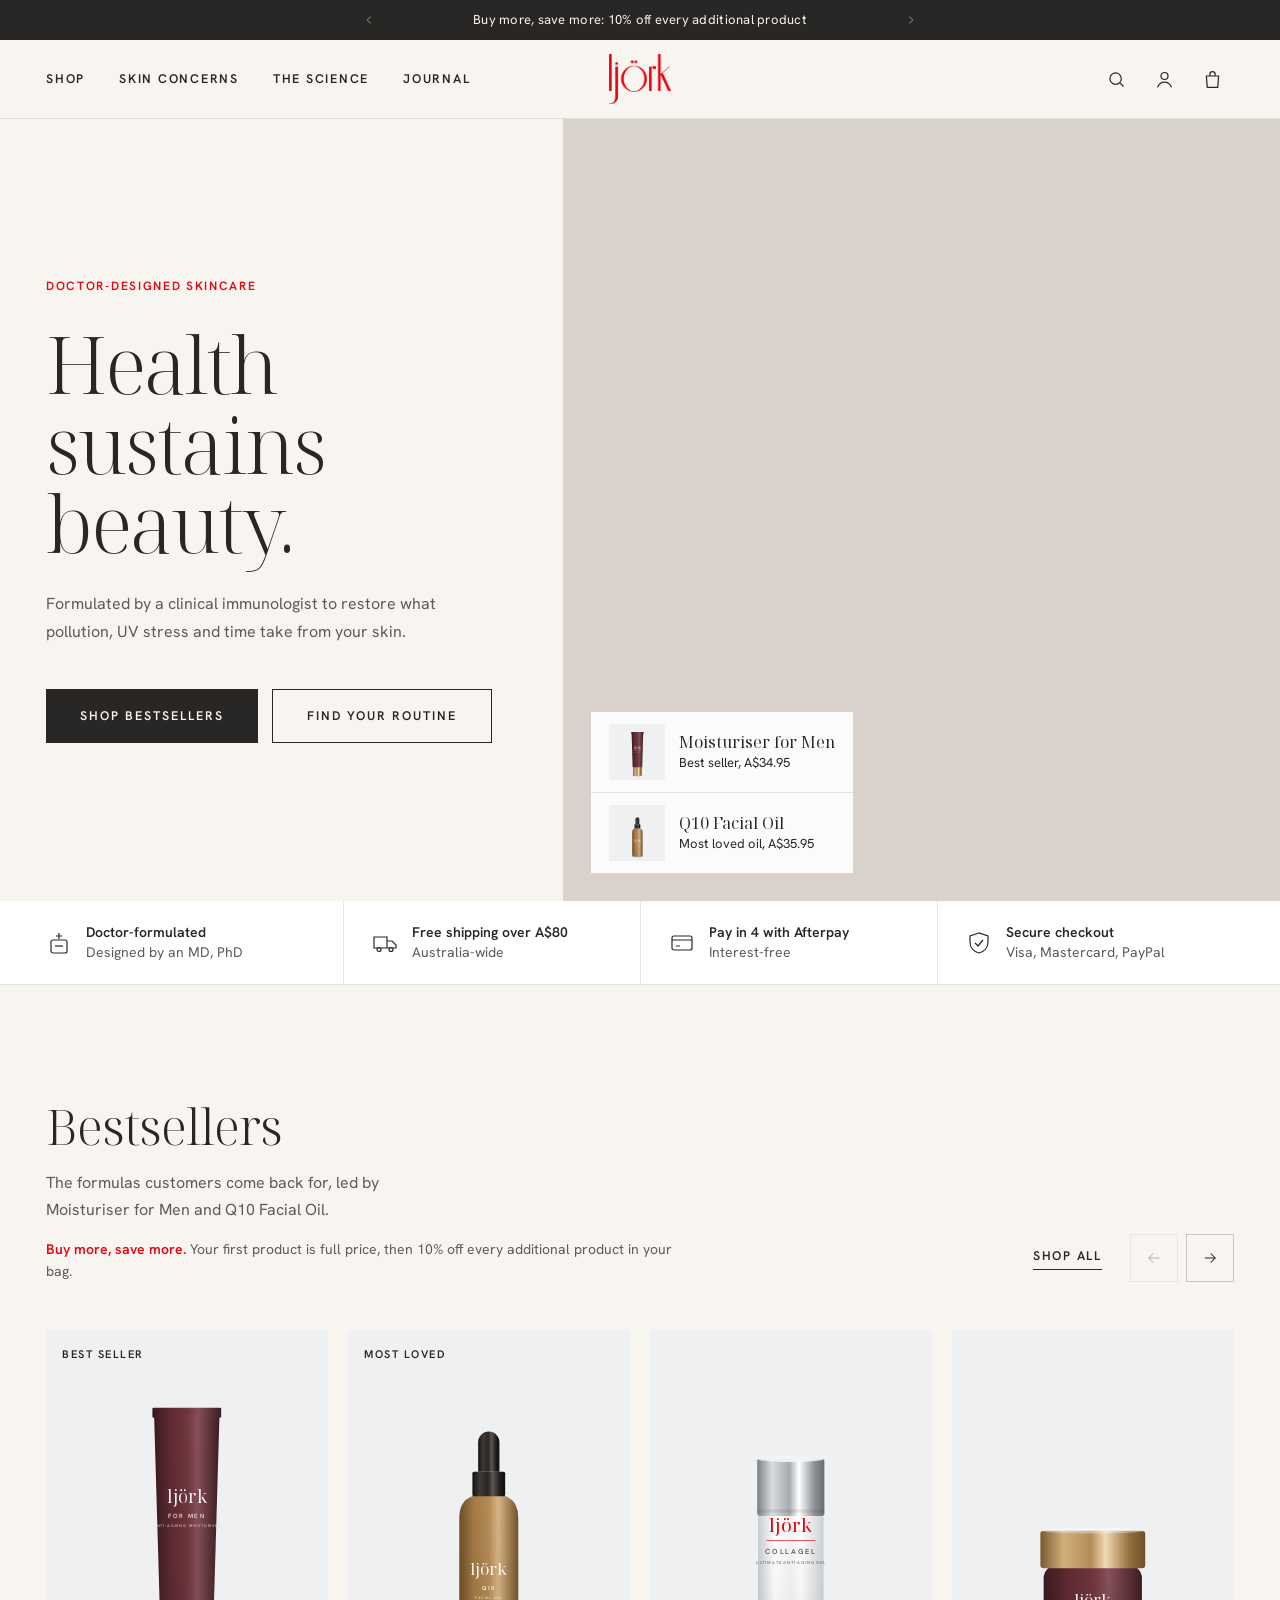
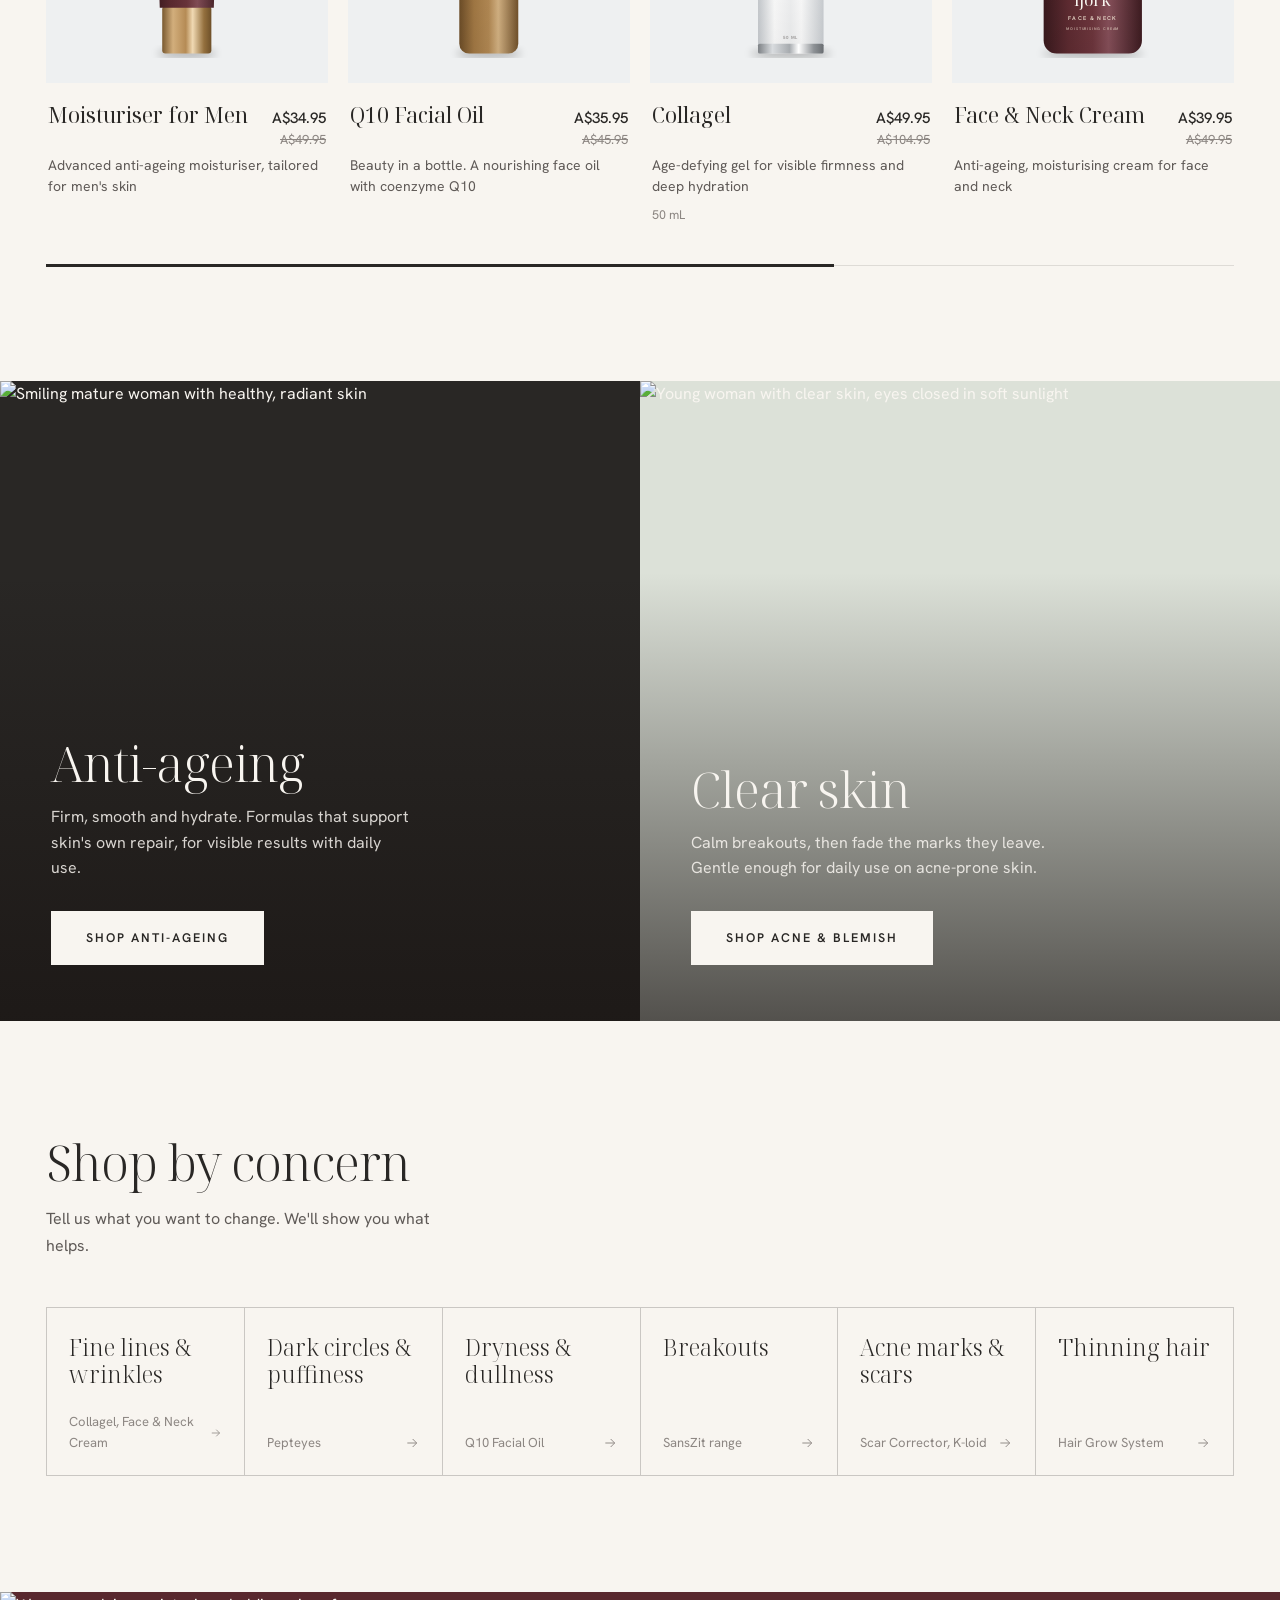
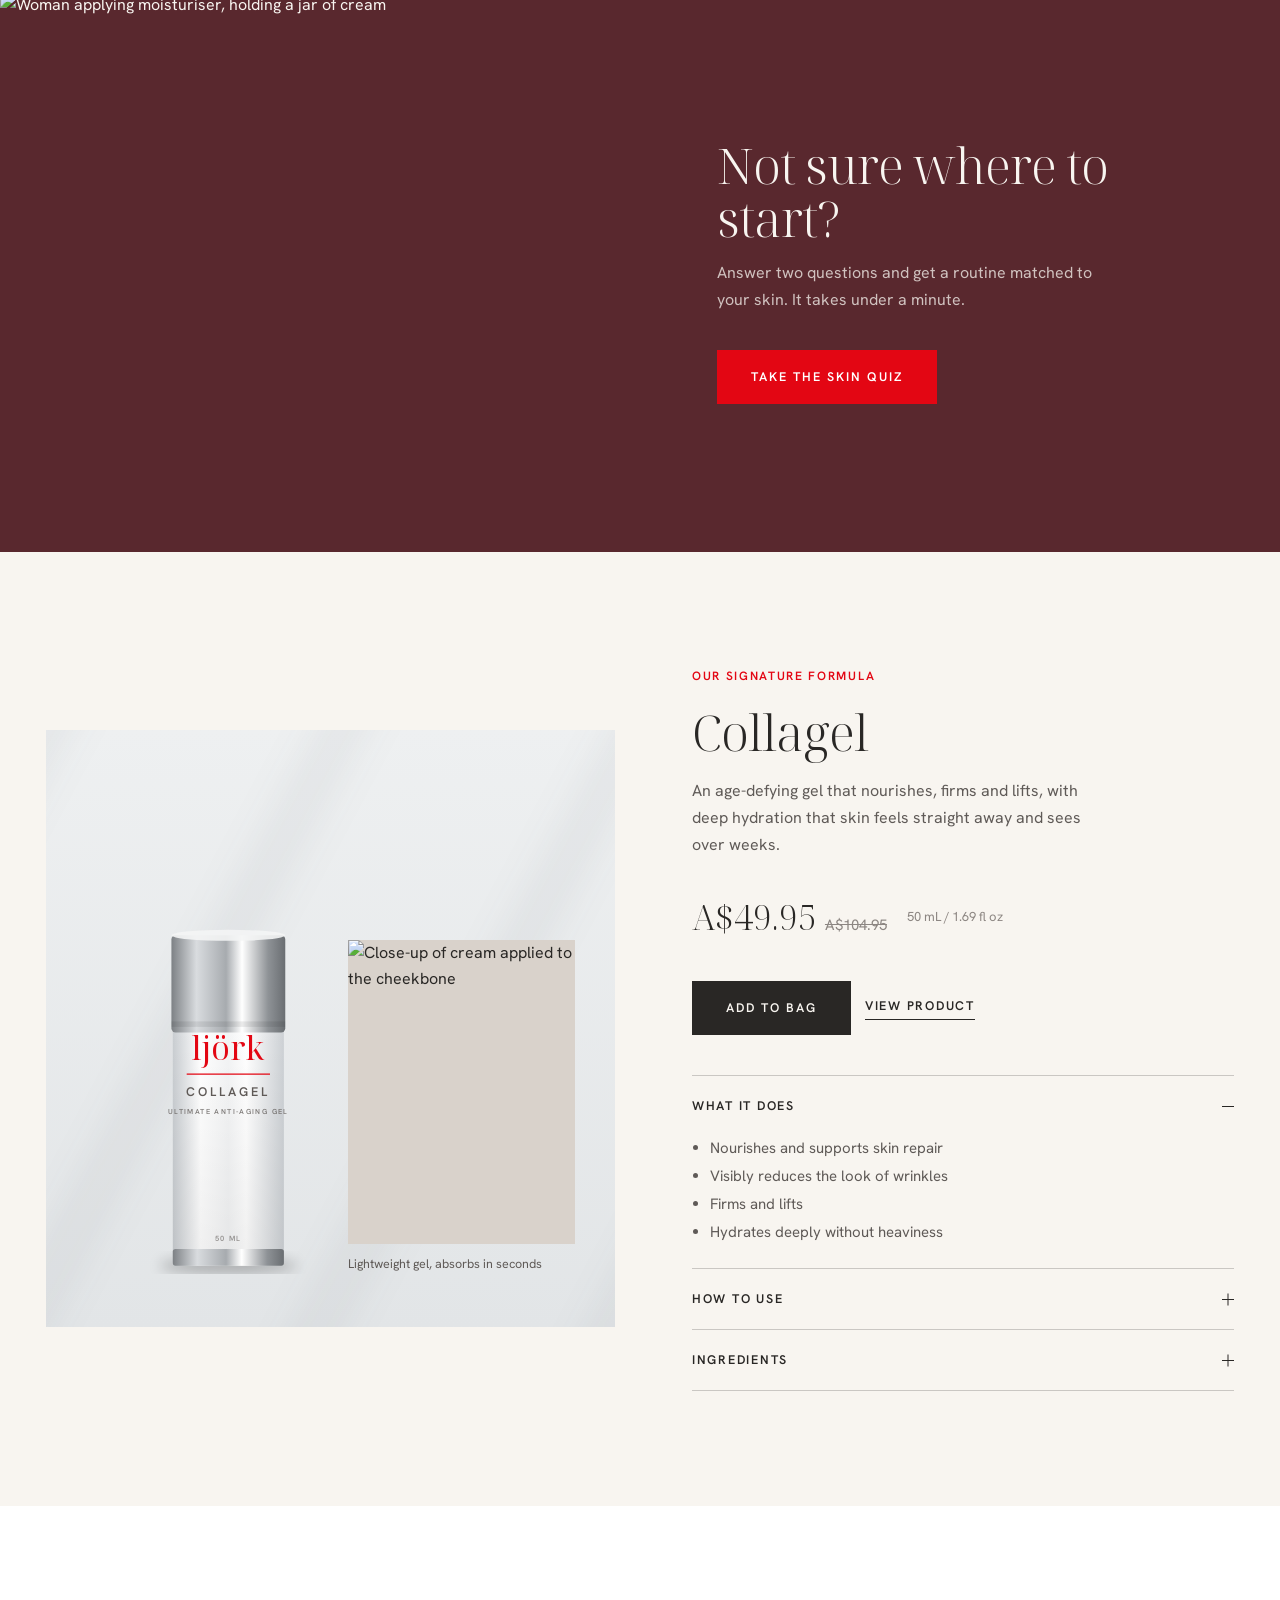
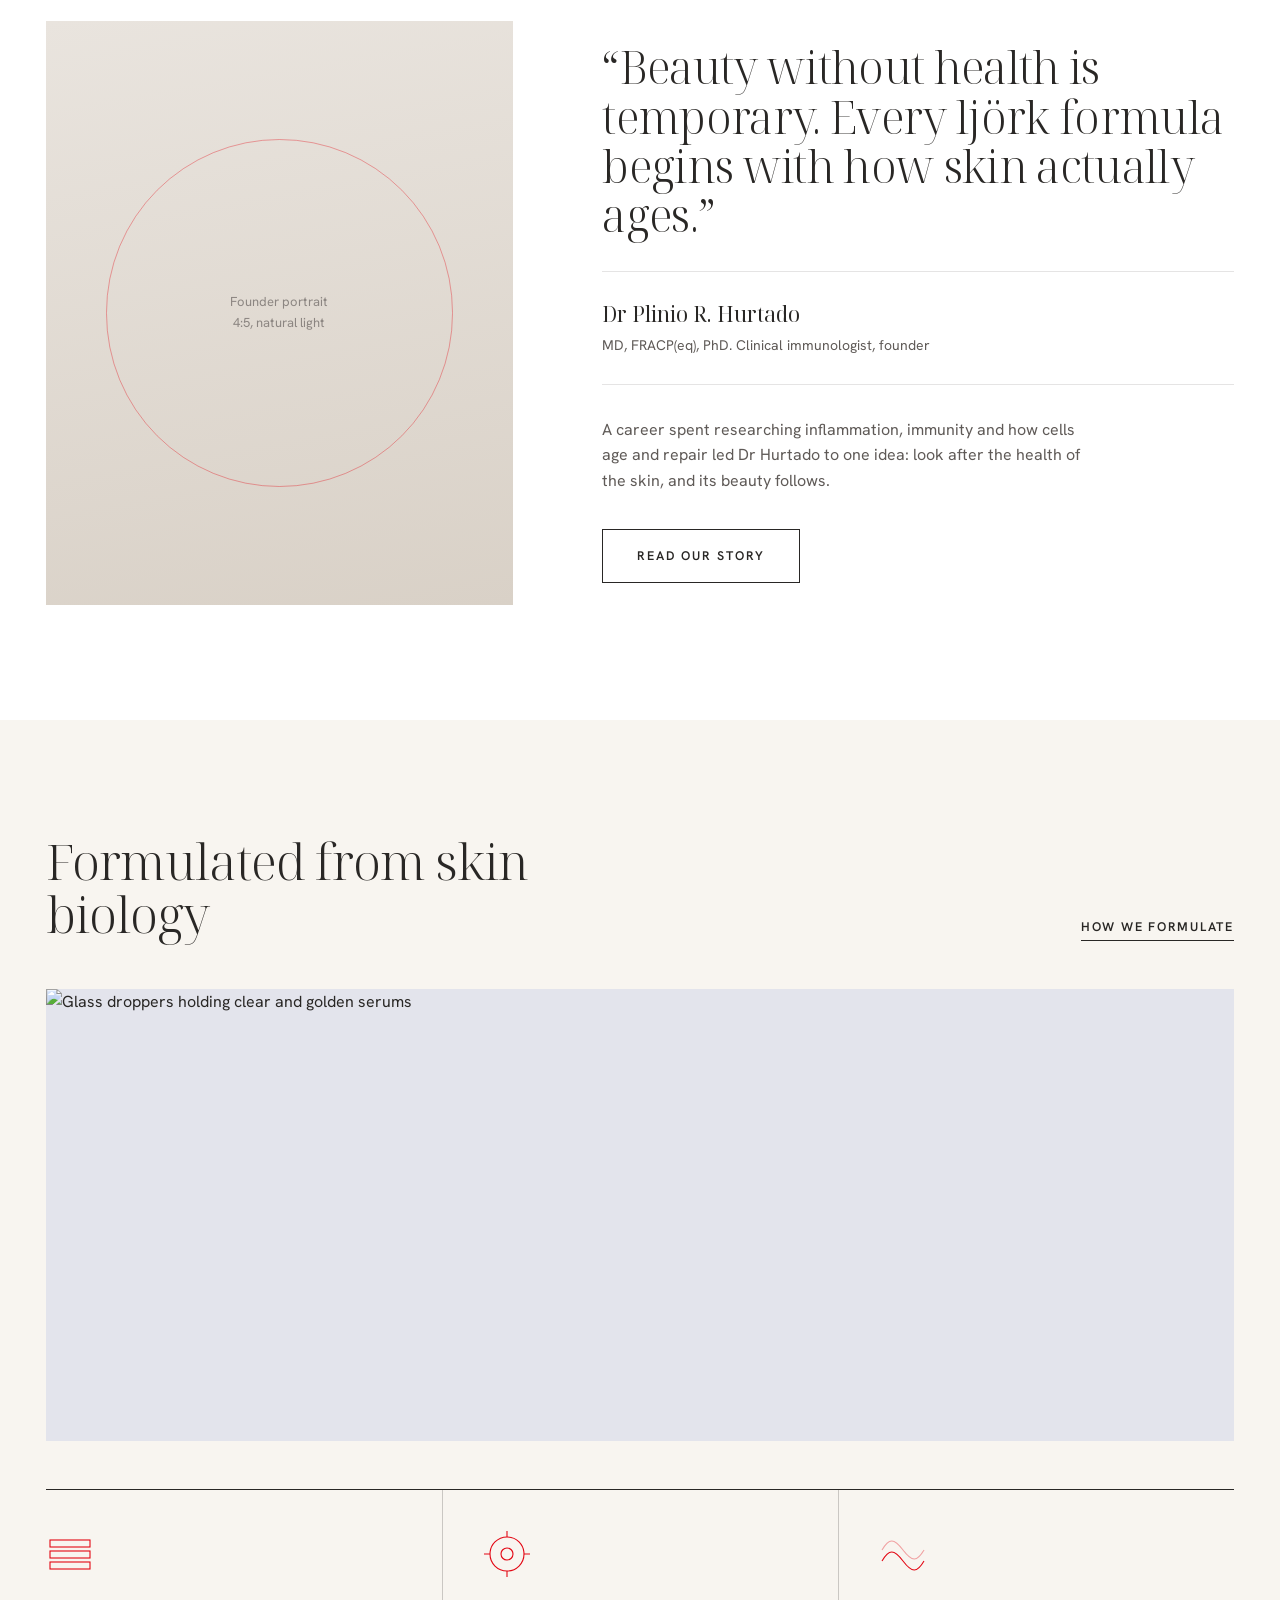
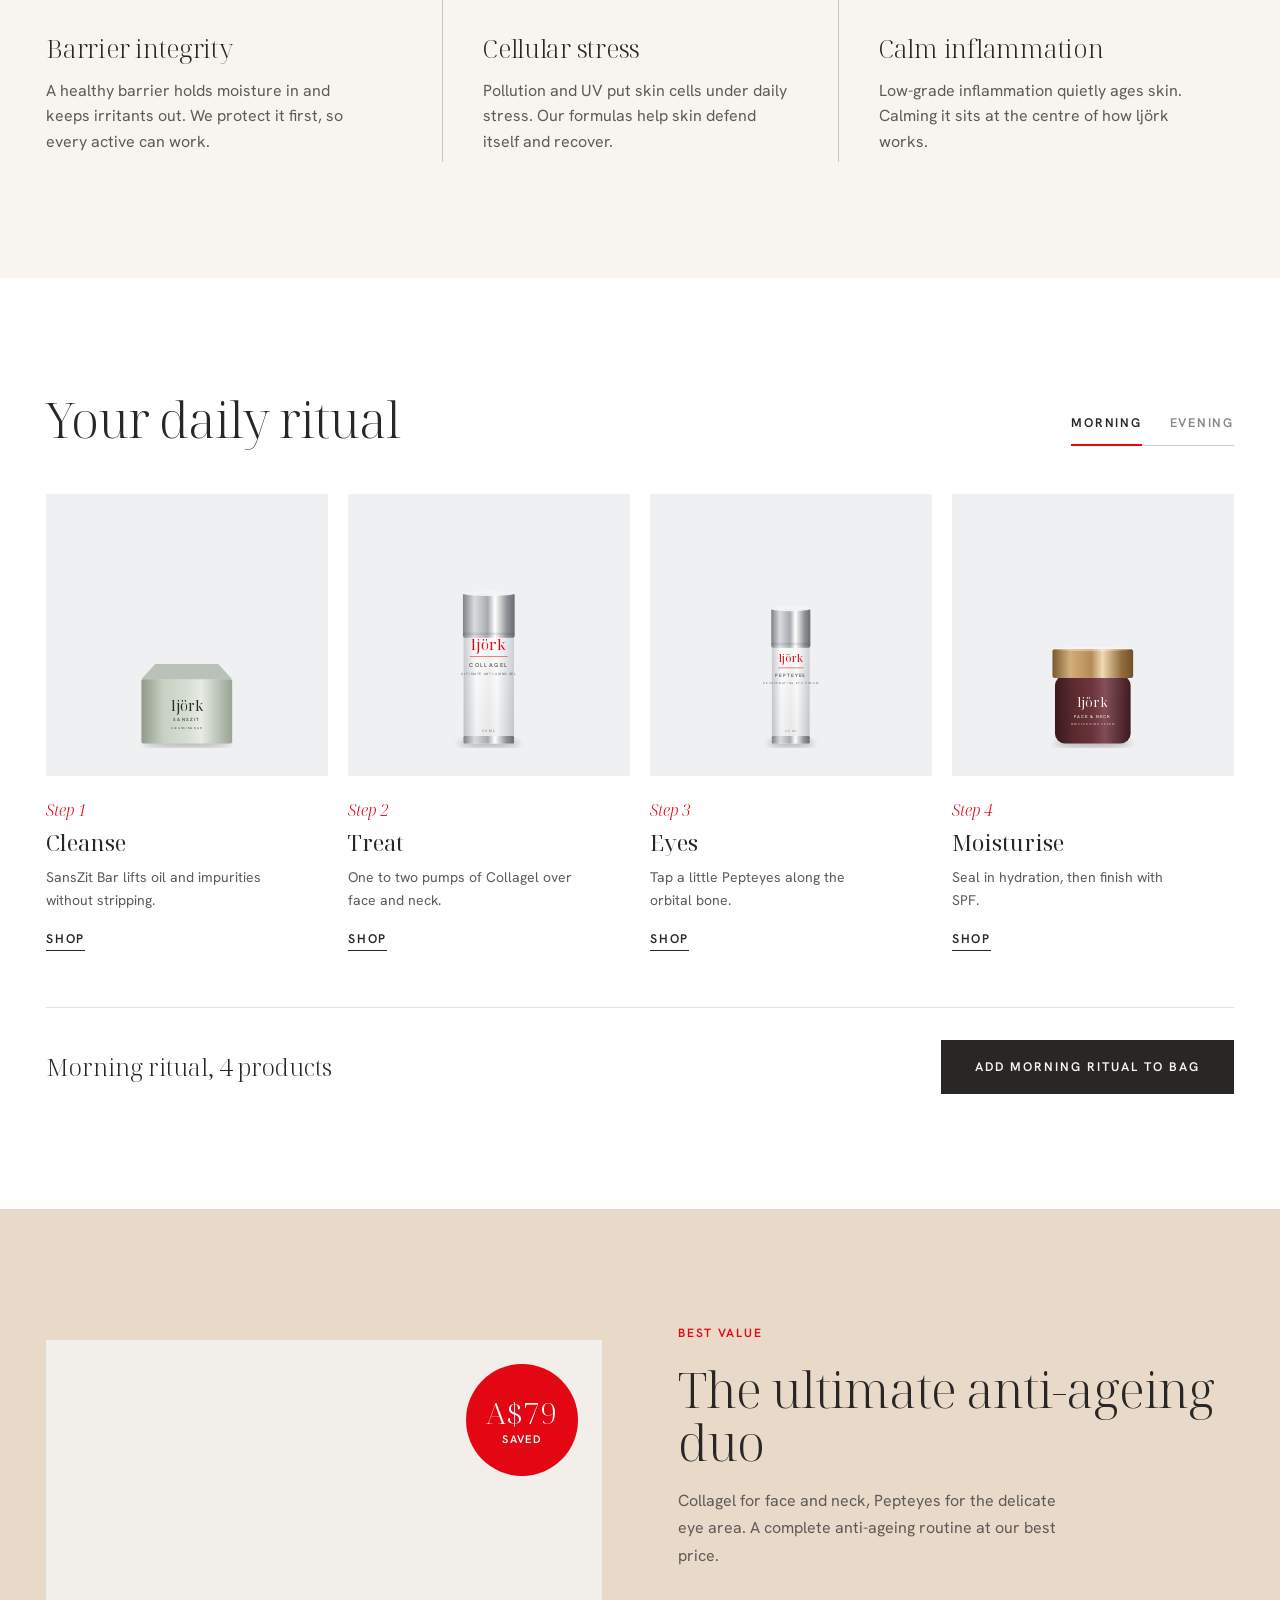
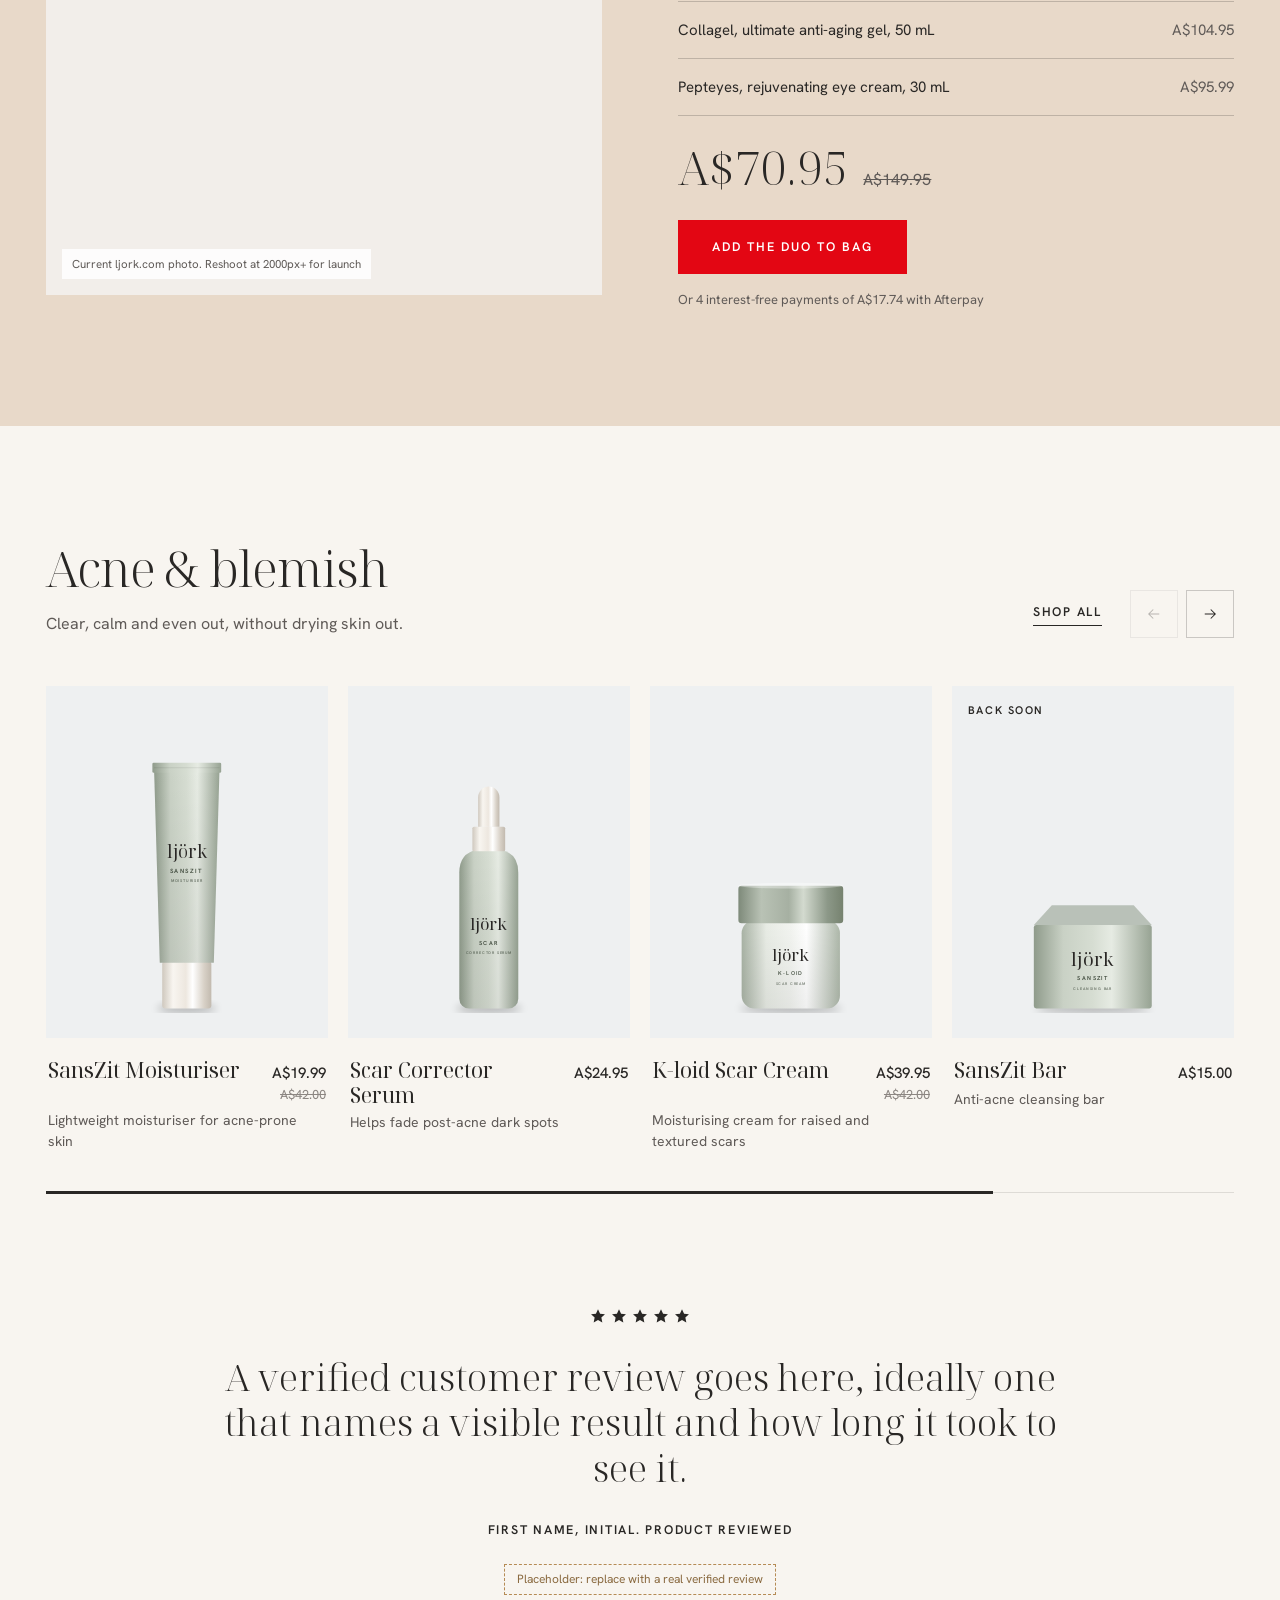
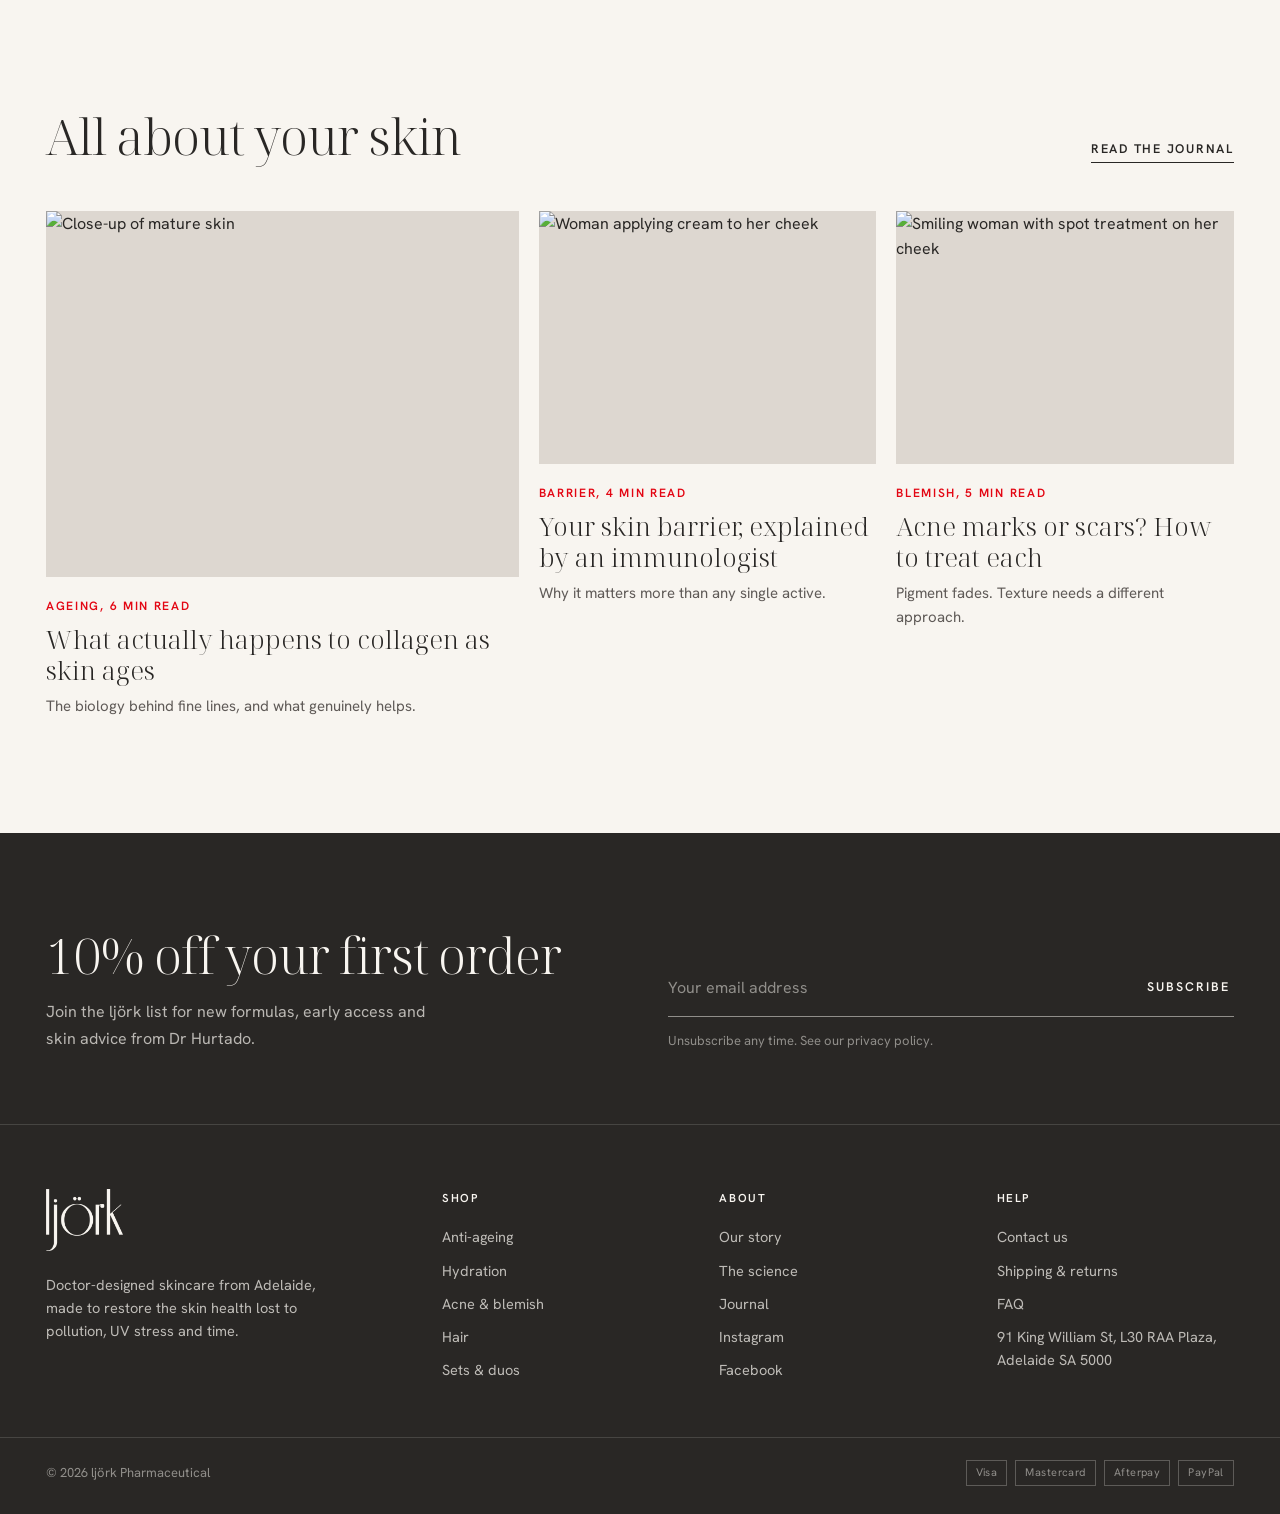
==== commit 5cf581da: "jjjjj" ====
--- a/index.html
+++ b/index.html
@@ -76,8 +76,8 @@
     </video>
     <button class="vid-toggle" id="vidToggle" type="button" aria-label="Pause background video" aria-pressed="false"><svg class="i-pause" viewBox="0 0 24 24" fill="currentColor"><rect x="6" y="5" width="4" height="14"/><rect x="14" y="5" width="4" height="14"/></svg><svg class="i-play" viewBox="0 0 24 24" fill="currentColor"><path d="M7 4.5v15l12-7.5z"/></svg></button>
     <div class="scene-tag" aria-label="Our two best-selling products">
-      <a href="product.html?p=men"><span class="th th-men"></span><div><strong>Moisturiser for Men</strong>Best seller, A$34.95</div></a>
-      <a href="product.html?p=q10"><span class="th th-q10"></span><div><strong>Q10 Facial Oil</strong>Most loved oil, A$35.95</div></a>
+      <a href="product.html?p=men"><span class="th"><div class="pk" data-pk="tube" data-c="burg" data-label="For men" data-sub="Anti-ageing moisturiser"></div></span><div><strong>Moisturiser for Men</strong>Best seller, A$34.95</div></a>
+      <a href="product.html?p=q10"><span class="th"><div class="pk" data-pk="dropper" data-c="bronze" data-label="Q10" data-sub="Facial oil"></div></span><div><strong>Q10 Facial Oil</strong>Most loved oil, A$35.95</div></a>
     </div>
   </div>
 </section>
--- a/assets/site.css
+++ b/assets/site.css
@@ -106,8 +106,10 @@
 .scene{position:relative;overflow:hidden;background:#D8D2CB}
 .ph{display:block;width:100%;height:100%;object-fit:cover}
 .scene .ph{position:absolute;inset:0;object-position:45% 30%;animation:settle 2.4s var(--ease) both}
+.scene video.ph{scale:1.14;transform-origin:50% 100%}
 @keyframes settle{from{transform:scale(1.06);opacity:.4}to{transform:none;opacity:1}}
-.scene-tag .th{width:56px;height:56px;flex:none;background:#F2EEEA url("https://images.squarespace-cdn.com/content/v1/5aaa54da7e3c3a3945339df2/59072c00-dde6-478d-a98f-91e84e65182b/Duo+with+shadow.jpg?format=300w") center/cover}
+.scene-tag .th{width:56px;height:56px;flex:none;background:var(--tile);position:relative}
+.scene-tag .th .pk{position:absolute;inset:6% 10%}
 .scene-tag .go{font-size:11.5px;font-weight:600;letter-spacing:.14em;text-transform:uppercase;border-bottom:1px solid;margin-left:8px}
 .scene .light{position:absolute;inset:-20%;background:repeating-linear-gradient(118deg,transparent 0 120px,rgba(120,86,60,.10) 120px 150px,transparent 150px 230px);filter:blur(22px);transform:translateX(6%)}
 .scene .ring{position:absolute;left:50%;top:47%;width:min(78%,560px);aspect-ratio:1;transform:translate(-50%,-50%)}
@@ -123,8 +125,6 @@
 .scene-tag a{display:flex;gap:14px;align-items:center;padding:12px 18px;margin-left:0;border-bottom:0;font-size:13px;font-weight:400;letter-spacing:0;text-transform:none}
 .scene-tag a + a{border-top:1px solid var(--line)}
 .scene-tag a:hover strong{color:var(--red)}
-.scene-tag .th-men{background:#59282E}
-.scene-tag .th-q10{background:#B58B55}
 .vid-toggle{position:absolute;right:20px;bottom:20px;width:44px;height:44px;border-radius:50%;background:rgba(255,255,255,.88);backdrop-filter:blur(6px);display:grid;place-items:center;color:var(--charcoal);z-index:2;transition:background .2s}
 .vid-toggle:hover{background:#fff}
 .vid-toggle[hidden]{display:none}
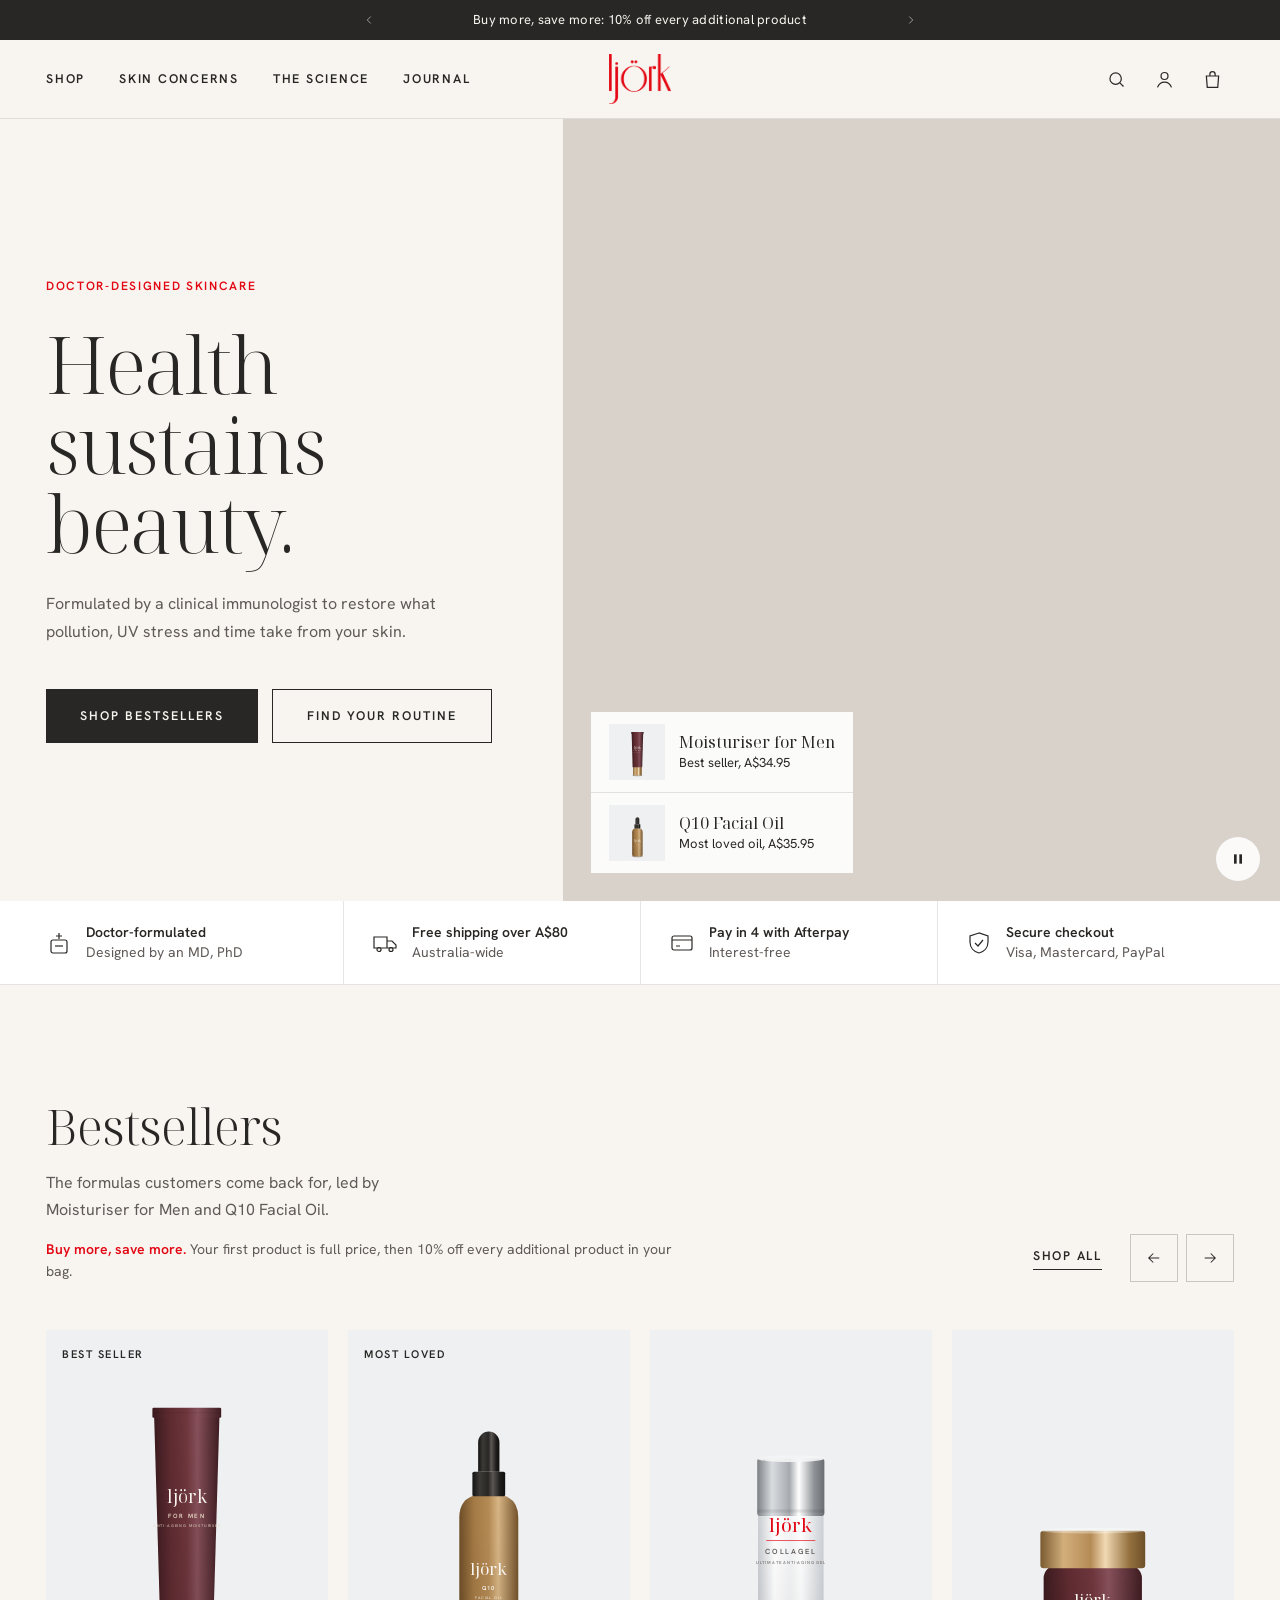
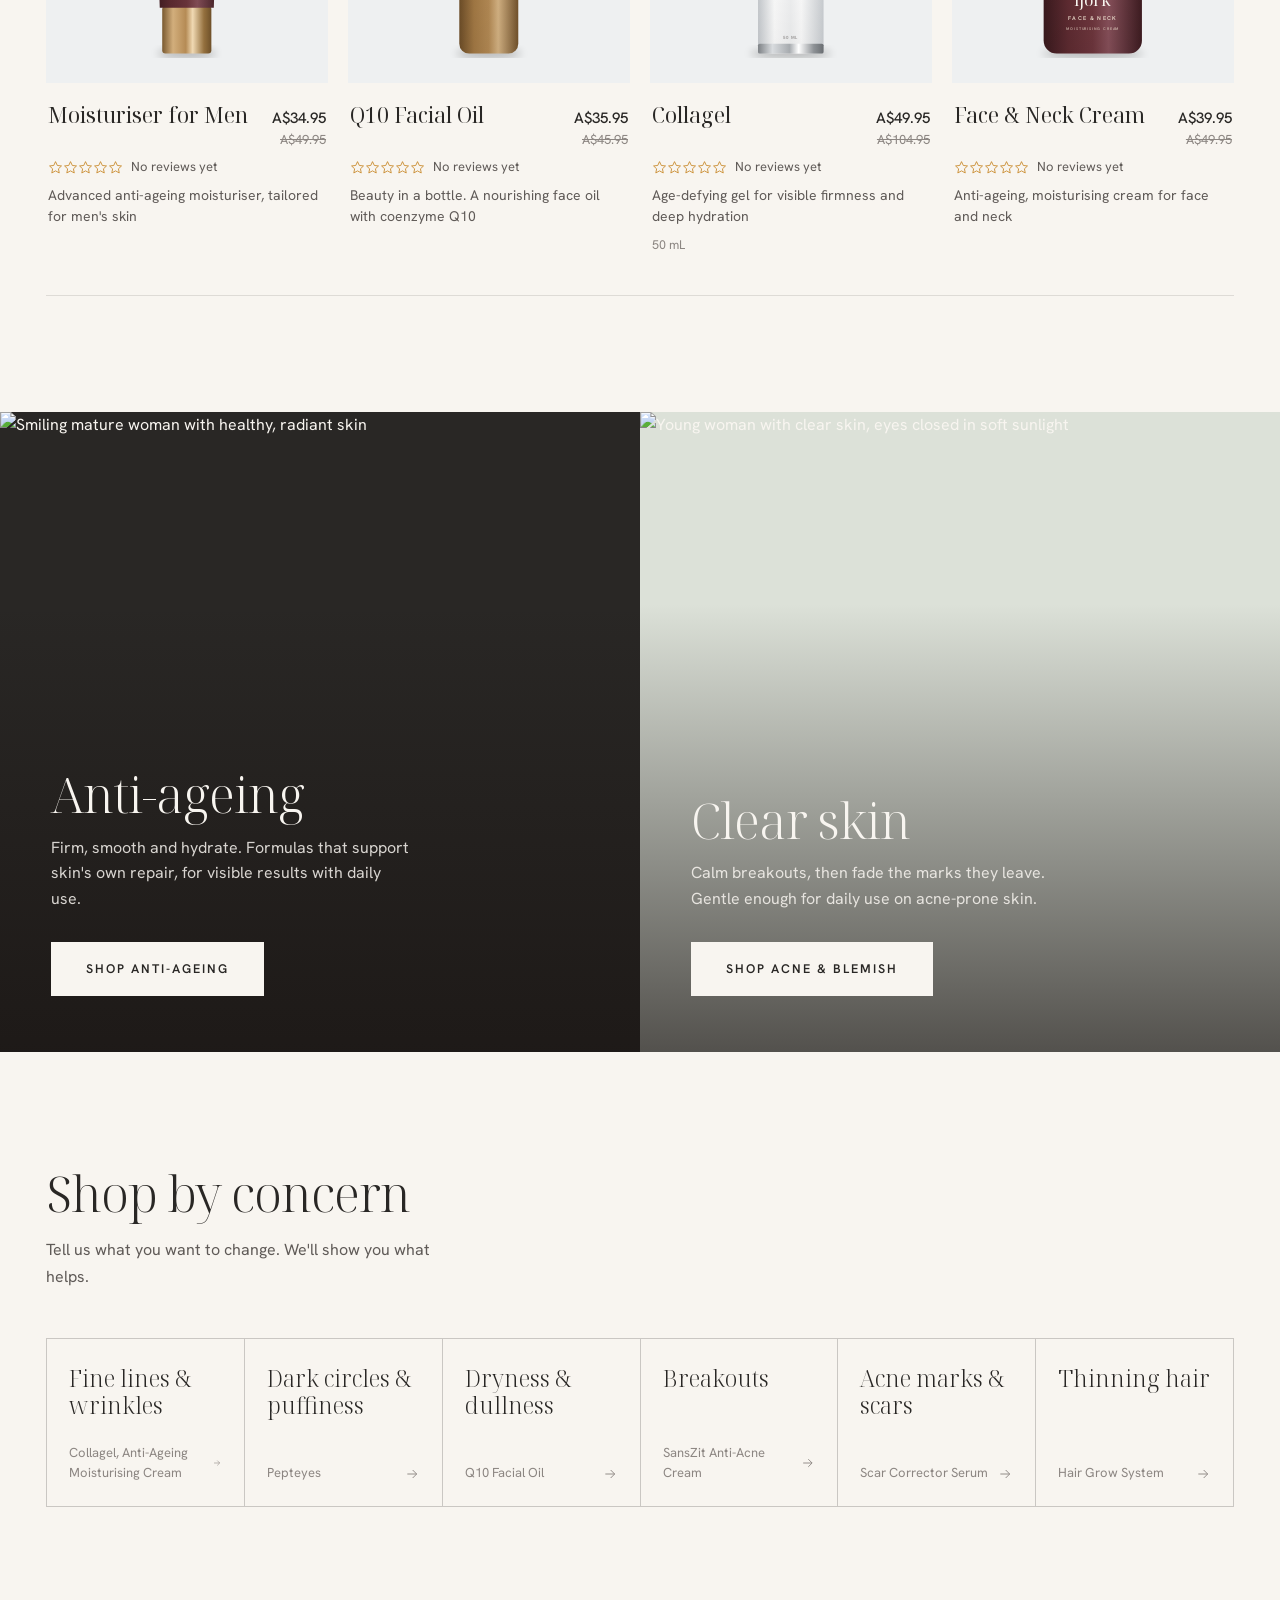
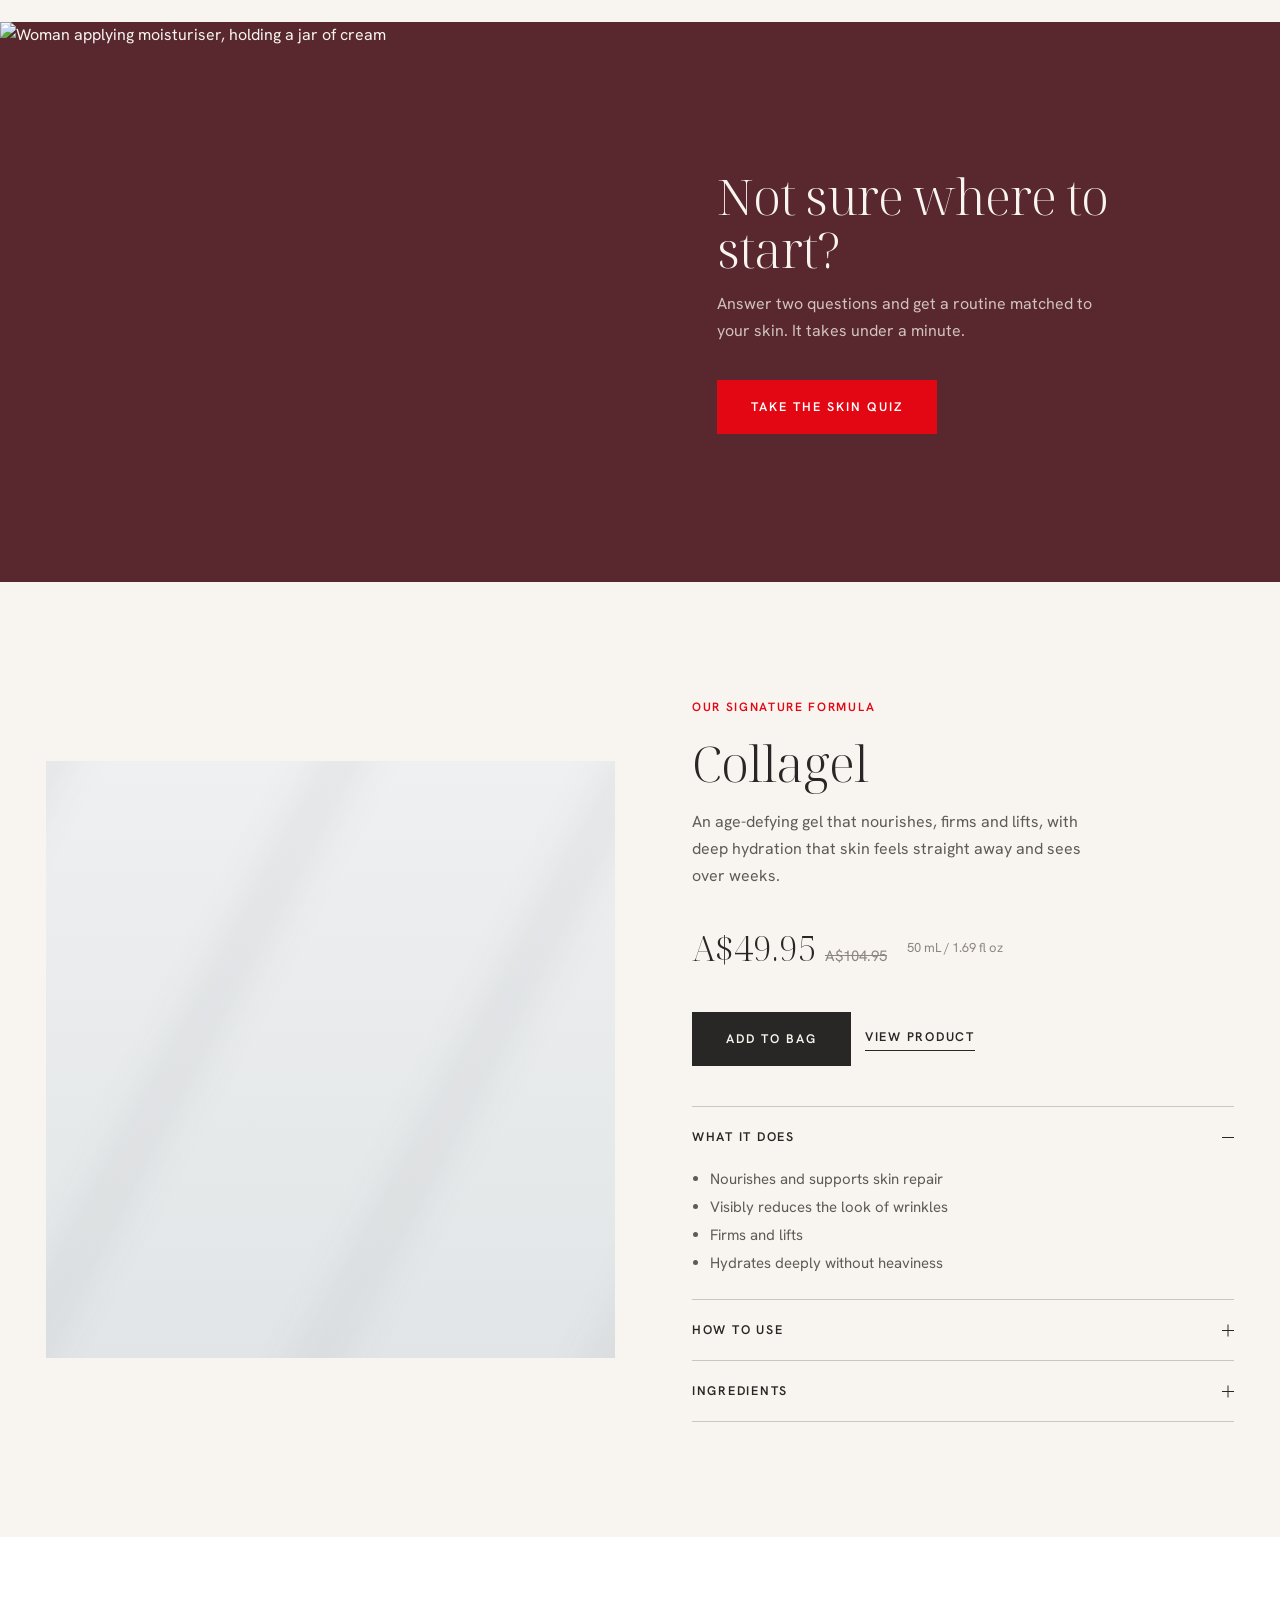
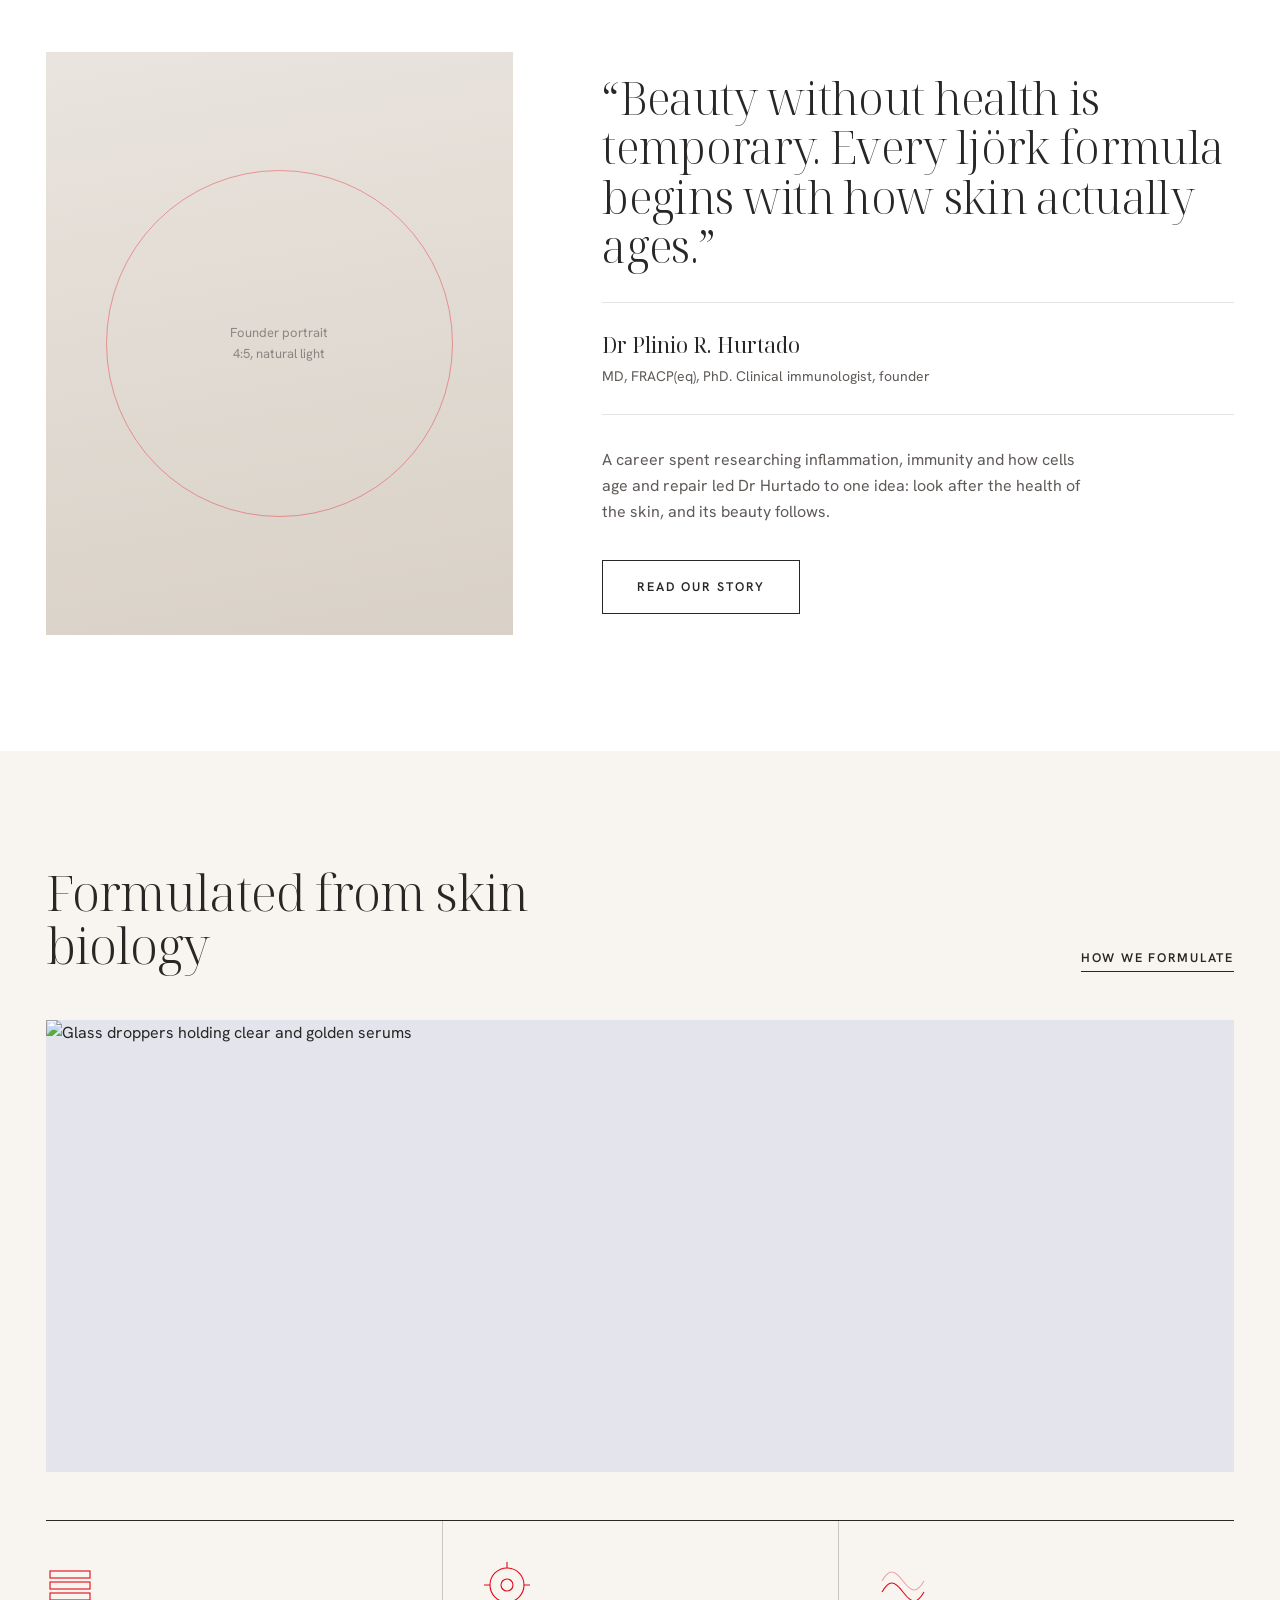
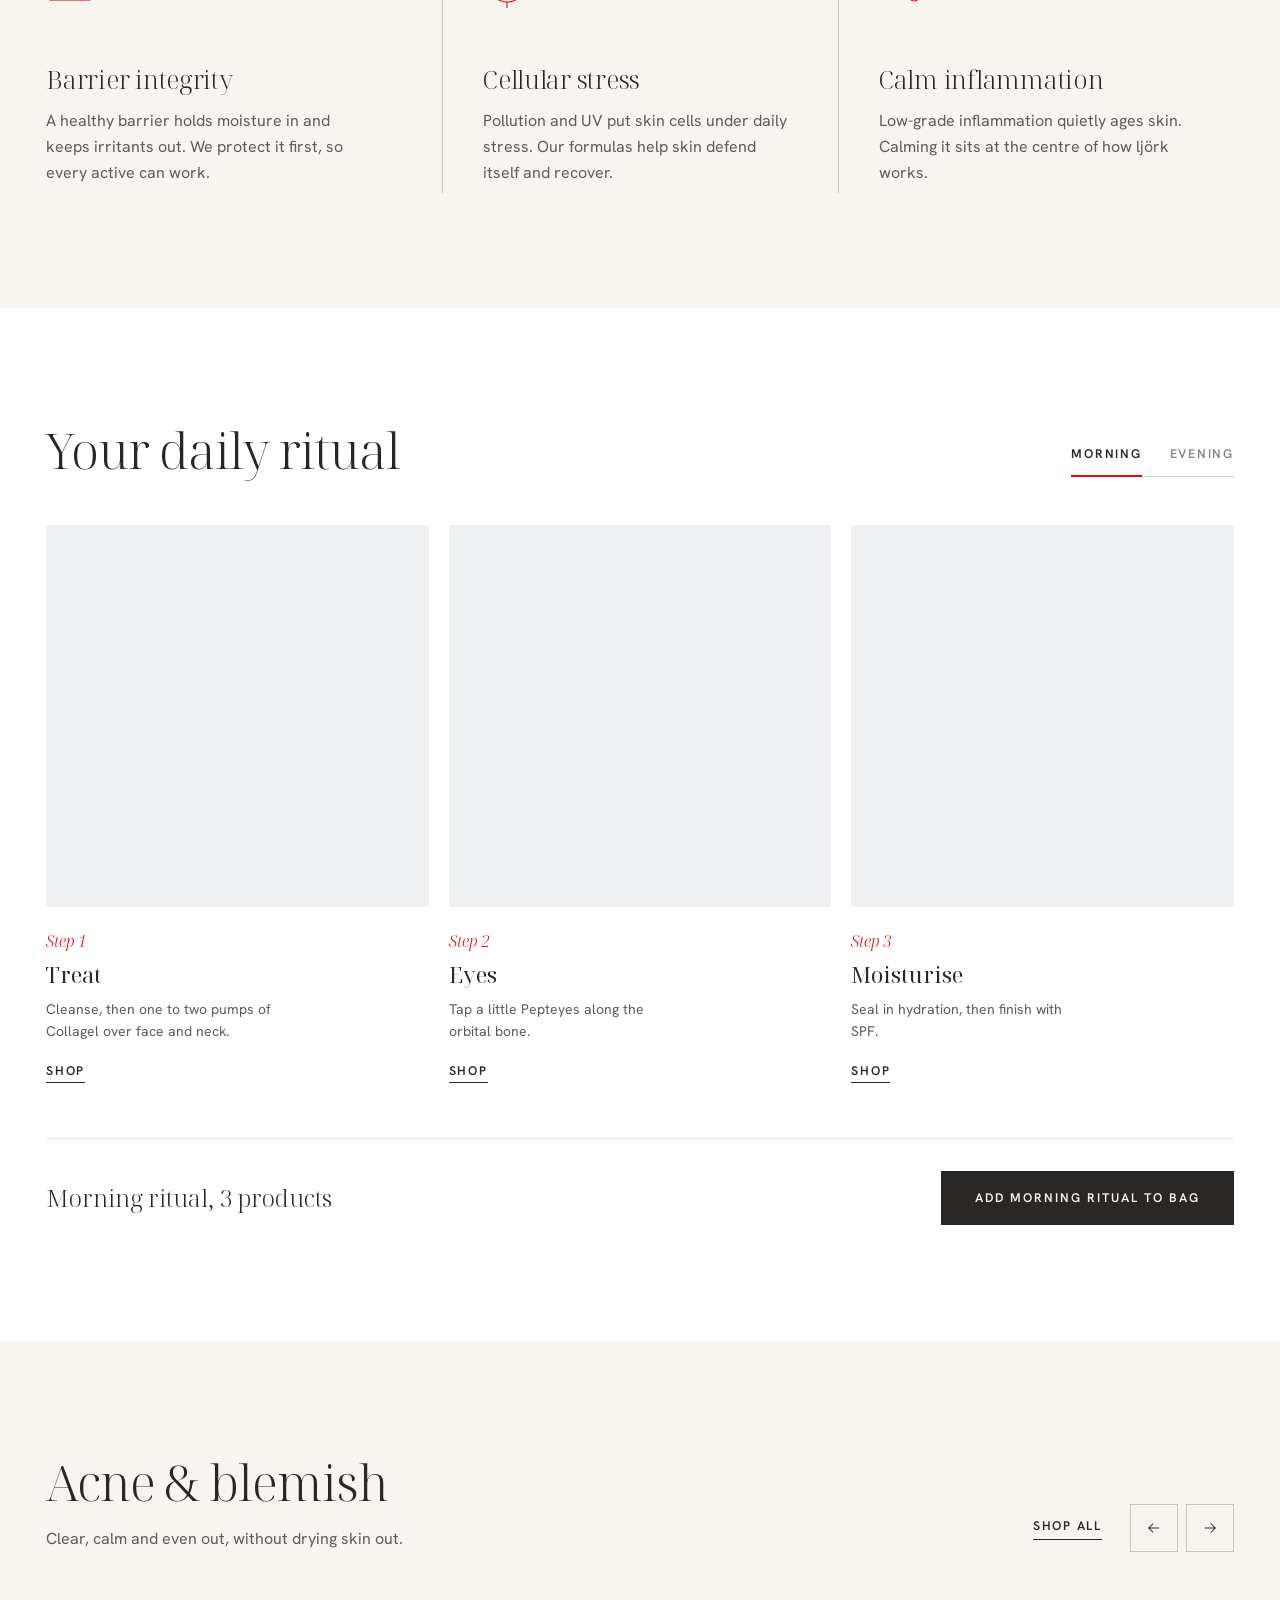
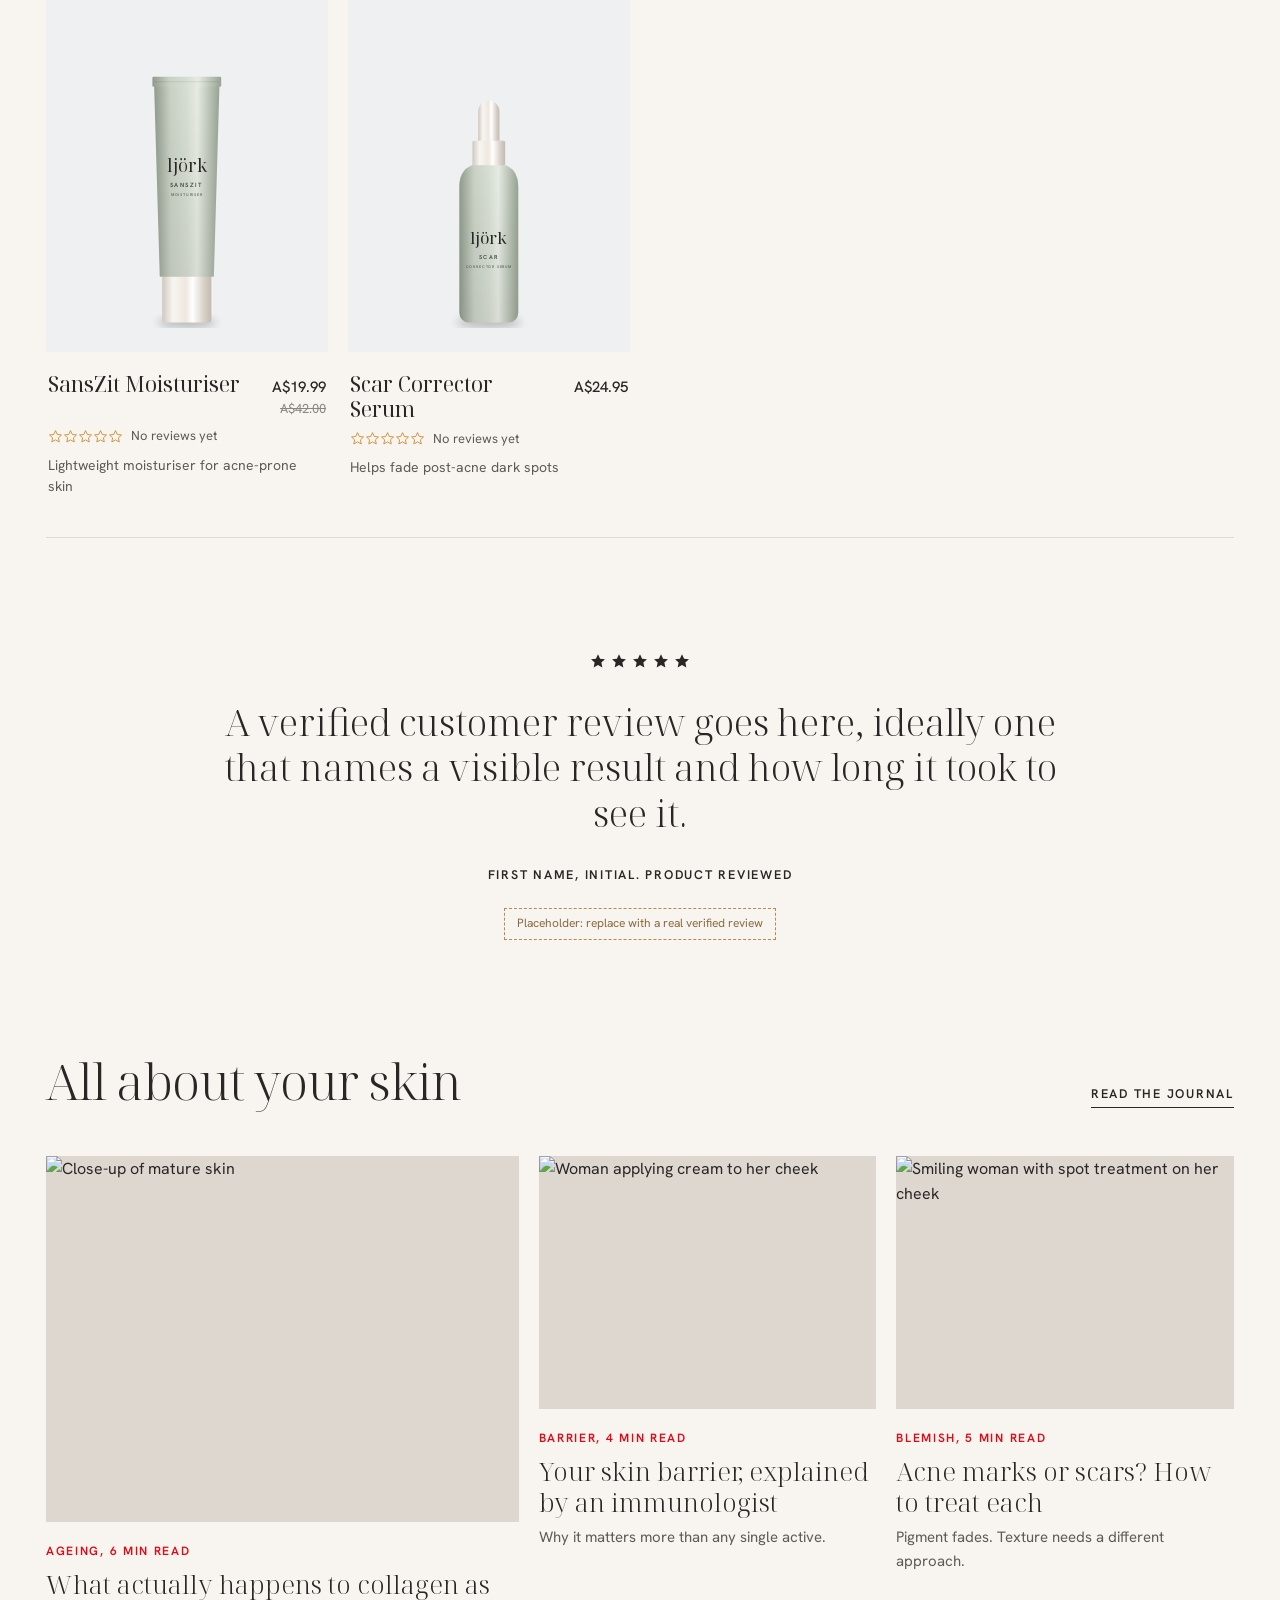
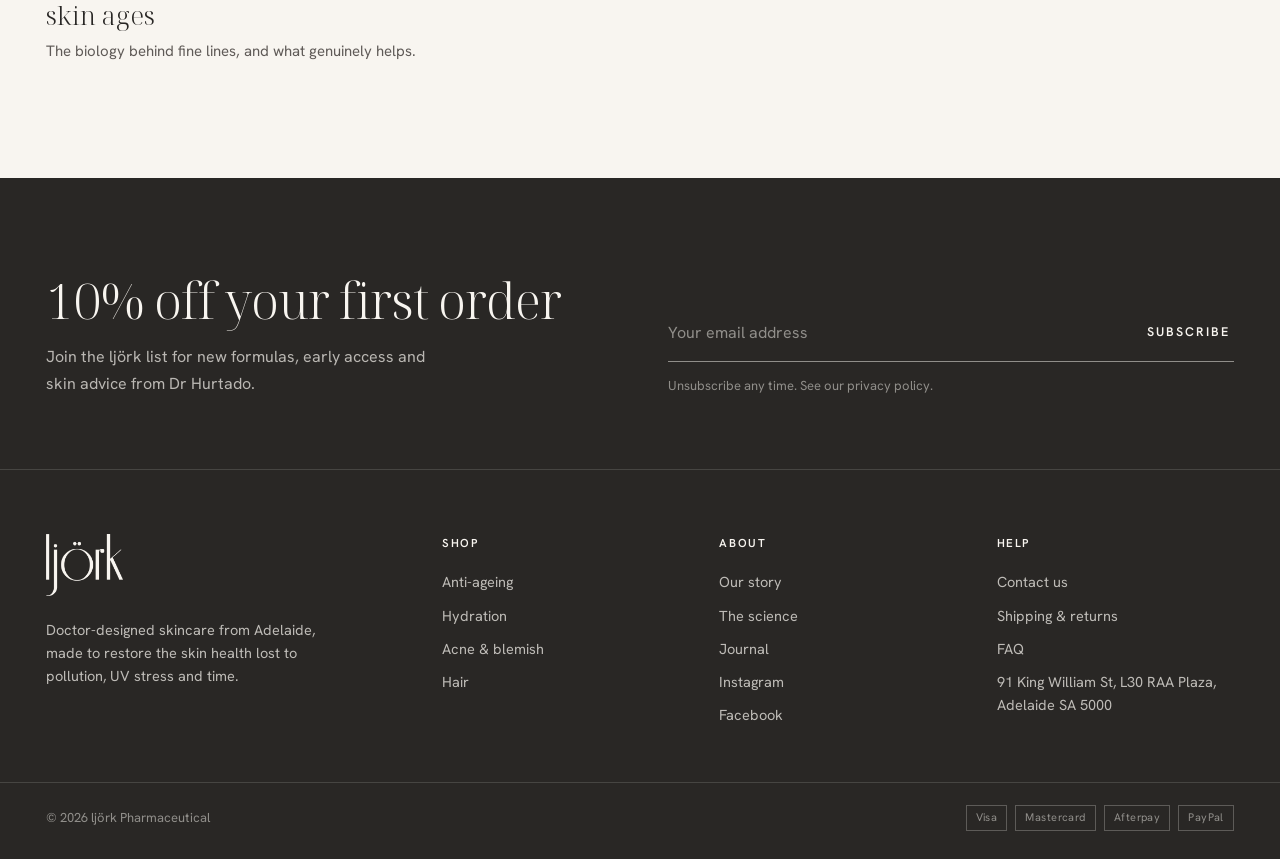
==== commit 2aebdba7: "Replace dummy products in pages" ====
--- a/index.html
+++ b/index.html
@@ -36,10 +36,10 @@
         <a href="shop.html" aria-haspopup="true">Shop</a>
         <div class="mega">
           <div class="wrap mega-in">
-            <div><h6>Collections</h6><ul><li><a href="shop.html?c=anti-ageing">Anti-ageing</a></li><li><a href="shop.html?c=hydration">Hydration</a></li><li><a href="shop.html?c=acne">Acne &amp; blemish</a></li><li><a href="shop.html?c=hair">Hair</a></li><li><a href="shop.html?c=sets">Sets &amp; duos</a></li></ul></div>
+            <div><h6>Collections</h6><ul><li><a href="shop.html?c=anti-ageing">Anti-ageing</a></li><li><a href="shop.html?c=hydration">Hydration</a></li><li><a href="shop.html?c=acne">Acne &amp; blemish</a></li><li><a href="shop.html?c=hair">Hair</a></li></ul></div>
             <div><h6>By concern</h6><ul><li><a href="shop.html?k=lines">Fine lines</a></li><li><a href="shop.html?k=eyes">Dark circles</a></li><li><a href="shop.html?k=dry">Dryness</a></li><li><a href="shop.html?k=breakouts">Breakouts</a></li><li><a href="shop.html?k=marks">Acne marks</a></li></ul></div>
             <div><h6>Bestsellers</h6><ul><li><a href="product.html?p=men">Moisturiser for Men</a></li><li><a href="product.html?p=q10">Q10 Facial Oil</a></li><li><a href="product.html?p=collagel">Collagel</a></li><li><a href="product.html?p=pepteyes">Pepteyes</a></li></ul></div>
-            <a class="mega-feat" href="product.html?p=duo"><div class="ph" style="background-image:url('https://images.squarespace-cdn.com/content/v1/5aaa54da7e3c3a3945339df2/59072c00-dde6-478d-a98f-91e84e65182b/Duo+with+shadow.jpg?format=500w')"></div><div><strong>The anti-ageing duo</strong><span>Collagel + Pepteyes<br>A$70.95, save A$79</span></div></a>
+            <a class="mega-feat" href="product.html?p=collagel"><div class="ph" style="background-image:url('https://cdn.jsdelivr.net/gh/itssali20/ijok@main/assets/p/collagel-1.webp')"></div><div><strong>Collagel</strong><span>Our signature anti-ageing gel<br>A$49.95, save 52%</span></div></a>
           </div>
         </div>
       </div>
@@ -76,8 +76,8 @@
     </video>
     <button class="vid-toggle" id="vidToggle" type="button" aria-label="Pause background video" aria-pressed="false"><svg class="i-pause" viewBox="0 0 24 24" fill="currentColor"><rect x="6" y="5" width="4" height="14"/><rect x="14" y="5" width="4" height="14"/></svg><svg class="i-play" viewBox="0 0 24 24" fill="currentColor"><path d="M7 4.5v15l12-7.5z"/></svg></button>
     <div class="scene-tag" aria-label="Our two best-selling products">
-      <a href="product.html?p=men"><span class="th"><div class="pk" data-pk="tube" data-c="burg" data-label="For men" data-sub="Anti-ageing moisturiser"></div></span><div><strong>Moisturiser for Men</strong>Best seller, A$34.95</div></a>
-      <a href="product.html?p=q10"><span class="th"><div class="pk" data-pk="dropper" data-c="bronze" data-label="Q10" data-sub="Facial oil"></div></span><div><strong>Q10 Facial Oil</strong>Most loved oil, A$35.95</div></a>
+      <a href="product.html?p=men"><span class="th"><div class="pk" data-pk="tube" data-c="burg" data-label="For men" data-id="men" data-sub="Anti-ageing moisturiser"></div></span><div><strong>Moisturiser for Men</strong>Best seller, A$34.95</div></a>
+      <a href="product.html?p=q10"><span class="th"><div class="pk" data-pk="dropper" data-c="bronze" data-label="Q10" data-id="q10" data-sub="Facial oil"></div></span><div><strong>Q10 Facial Oil</strong>Most loved oil, A$35.95</div></a>
     </div>
   </div>
 </section>
@@ -125,11 +125,11 @@
   <div class="wrap">
     <div class="head"><div class="head-l"><h2 class="h2">Shop by concern</h2><p class="lede">Tell us what you want to change. We'll show you what helps.</p></div></div>
     <div class="concern-grid">
-      <a href="shop.html?k=lines"><strong>Fine lines &amp; wrinkles</strong><span>Collagel, Face &amp; Neck Cream<svg viewBox="0 0 24 24" fill="none" stroke="currentColor" stroke-width="1.4"><path d="M5 12h14m-6-6 6 6-6 6"/></svg></span></a>
+      <a href="shop.html?k=lines"><strong>Fine lines &amp; wrinkles</strong><span>Collagel, Anti-Ageing Moisturising Cream<svg viewBox="0 0 24 24" fill="none" stroke="currentColor" stroke-width="1.4"><path d="M5 12h14m-6-6 6 6-6 6"/></svg></span></a>
       <a href="shop.html?k=eyes"><strong>Dark circles &amp; puffiness</strong><span>Pepteyes<svg viewBox="0 0 24 24" fill="none" stroke="currentColor" stroke-width="1.4"><path d="M5 12h14m-6-6 6 6-6 6"/></svg></span></a>
       <a href="shop.html?k=dry"><strong>Dryness &amp; dullness</strong><span>Q10 Facial Oil<svg viewBox="0 0 24 24" fill="none" stroke="currentColor" stroke-width="1.4"><path d="M5 12h14m-6-6 6 6-6 6"/></svg></span></a>
-      <a href="shop.html?k=breakouts"><strong>Breakouts</strong><span>SansZit range<svg viewBox="0 0 24 24" fill="none" stroke="currentColor" stroke-width="1.4"><path d="M5 12h14m-6-6 6 6-6 6"/></svg></span></a>
-      <a href="shop.html?k=marks"><strong>Acne marks &amp; scars</strong><span>Scar Corrector, K-loid<svg viewBox="0 0 24 24" fill="none" stroke="currentColor" stroke-width="1.4"><path d="M5 12h14m-6-6 6 6-6 6"/></svg></span></a>
+      <a href="shop.html?k=breakouts"><strong>Breakouts</strong><span>SansZit Anti-Acne Cream<svg viewBox="0 0 24 24" fill="none" stroke="currentColor" stroke-width="1.4"><path d="M5 12h14m-6-6 6 6-6 6"/></svg></span></a>
+      <a href="shop.html?k=marks"><strong>Acne marks &amp; scars</strong><span>Scar Corrector Serum<svg viewBox="0 0 24 24" fill="none" stroke="currentColor" stroke-width="1.4"><path d="M5 12h14m-6-6 6 6-6 6"/></svg></span></a>
       <a href="shop.html?k=hair"><strong>Thinning hair</strong><span>Hair Grow System<svg viewBox="0 0 24 24" fill="none" stroke="currentColor" stroke-width="1.4"><path d="M5 12h14m-6-6 6 6-6 6"/></svg></span></a>
     </div>
   </div>
@@ -144,7 +144,7 @@
 <!-- SQS: Section. Left Image block, right Text + Product Block (Collagel, "Add to cart" button style) + Accordion block -->
 <section class="sec spot" data-sqs="spotlight-collagel">
   <div class="wrap spot-in">
-    <div class="spot-vis"><div class="light"></div><div class="pk" data-pk="airless" data-c="white" data-label="Collagel" data-sub="Ultimate anti-aging gel" data-size="50 mL"></div><figure class="inset"><img src="https://images.unsplash.com/photo-1660911582546-2897e25c3b26?auto=format&fit=crop&w=900&q=80" alt="Close-up of cream applied to the cheekbone" loading="lazy"><figcaption>Lightweight gel, absorbs in seconds</figcaption></figure></div>
+    <div class="spot-vis"><div class="light"></div><div class="pk" data-pk="airless" data-c="white" data-label="Collagel" data-id="collagel" data-img="collagel-5.webp" data-sub="Ultimate anti-aging gel" data-size="50 mL"></div></div>
     <div>
       <p class="cap">Our signature formula</p>
       <h2 class="h2">Collagel</h2>
@@ -191,35 +191,17 @@
   <div class="wrap">
     <div class="head"><div class="head-l"><h2 class="h2">Your daily ritual</h2></div>
       <div class="tabs" role="tablist"><button role="tab" aria-selected="true" onclick="tab(this,'am')">Morning</button><button role="tab" aria-selected="false" onclick="tab(this,'pm')">Evening</button></div></div>
-    <div class="steps" id="am">
-      <div class="step"><div class="step-img"><div class="pk" data-pk="bar" data-c="sage" data-label="SansZit" data-sub="Cleansing bar"></div></div><span class="n">Step 1</span><h4>Cleanse</h4><p>SansZit Bar lifts oil and impurities without stripping.</p><a class="ulink" href="product.html?p=bar">Shop</a></div>
-      <div class="step"><div class="step-img"><div class="pk" data-pk="airless" data-c="white" data-label="Collagel" data-sub="Ultimate anti-aging gel" data-size="50 mL"></div></div><span class="n">Step 2</span><h4>Treat</h4><p>One to two pumps of Collagel over face and neck.</p><a class="ulink" href="product.html?p=collagel">Shop</a></div>
-      <div class="step"><div class="step-img"><div class="pk" data-pk="airless-s" data-c="white" data-label="Pepteyes" data-sub="Rejuvenating eye cream" data-size="30 mL"></div></div><span class="n">Step 3</span><h4>Eyes</h4><p>Tap a little Pepteyes along the orbital bone.</p><a class="ulink" href="product.html?p=pepteyes">Shop</a></div>
-      <div class="step"><div class="step-img"><div class="pk" data-pk="jar" data-c="burg" data-label="Face &amp; Neck" data-sub="Moisturising cream"></div></div><span class="n">Step 4</span><h4>Moisturise</h4><p>Seal in hydration, then finish with SPF.</p><a class="ulink" href="product.html?p=faceneck">Shop</a></div>
-    </div>
-    <div class="steps" id="pm" hidden>
-      <div class="step"><div class="step-img"><div class="pk" data-pk="bar" data-c="sage" data-label="SansZit" data-sub="Cleansing bar"></div></div><span class="n">Step 1</span><h4>Cleanse</h4><p>Remove SPF, make-up and the day's pollution.</p><a class="ulink" href="product.html?p=bar">Shop</a></div>
-      <div class="step"><div class="step-img"><div class="pk" data-pk="dropper" data-c="sage" data-label="Scar" data-sub="Corrector serum"></div></div><span class="n">Step 2</span><h4>Correct</h4><p>Scar Corrector Serum on dark marks only.</p><a class="ulink" href="product.html?p=scar">Shop</a></div>
-      <div class="step"><div class="step-img"><div class="pk" data-pk="airless-s" data-c="white" data-label="Pepteyes" data-sub="Rejuvenating eye cream" data-size="30 mL"></div></div><span class="n">Step 3</span><h4>Eyes</h4><p>Pepteyes works overnight on lines and puffiness.</p><a class="ulink" href="product.html?p=pepteyes">Shop</a></div>
-      <div class="step"><div class="step-img"><div class="pk" data-pk="dropper" data-c="bronze" data-label="Q10" data-sub="Facial oil"></div></div><span class="n">Step 4</span><h4>Nourish</h4><p>Press three drops of Q10 Facial Oil into skin.</p><a class="ulink" href="product.html?p=q10">Shop</a></div>
-    </div>
-    <div class="ritual-cta"><p id="ritualTotal">Morning ritual, 4 products</p><button class="btn btn-dark" id="ritualAdd" data-add-set="am">Add morning ritual to bag</button></div>
-  </div>
-</section>
-
-<!-- SQS: Section bg Soft Sand. Image block (real Duo photo) + Text + List + Product Block -->
-<section class="sec duo" id="duo" data-sqs="duo-bundle">
-  <div class="wrap duo-in">
-    <div class="duo-photo"><span class="note">Current ljork.com photo. Reshoot at 2000px+ for launch</span><div class="save"><div><strong>A$79</strong>Saved</div></div></div>
-    <div>
-      <p class="cap">Best value</p>
-      <h2 class="h2">The ultimate anti-ageing duo</h2>
-      <p class="lede" style="margin-top:18px">Collagel for face and neck, Pepteyes for the delicate eye area. A complete anti-ageing routine at our best price.</p>
-      <ul><li><span>Collagel, ultimate anti-aging gel, 50 mL</span><span>A$104.95</span></li><li><span>Pepteyes, rejuvenating eye cream, 30 mL</span><span>A$95.99</span></li></ul>
-      <div class="tot"><strong>A$70.95</strong><s>A$149.95</s></div>
-      <button class="btn btn-red" data-add="duo">Add the duo to bag</button>
-      <p class="pay">Or 4 interest-free payments of A$17.74 with Afterpay</p>
-    </div>
+    <div class="steps" id="am" style="grid-template-columns:repeat(3,1fr)">
+      <div class="step"><div class="step-img"><div class="pk" data-pk="airless" data-c="white" data-label="Collagel" data-id="collagel" data-sub="Ultimate anti-aging gel" data-size="50 mL"></div></div><span class="n">Step 1</span><h4>Treat</h4><p>Cleanse, then one to two pumps of Collagel over face and neck.</p><a class="ulink" href="product.html?p=collagel">Shop</a></div>
+      <div class="step"><div class="step-img"><div class="pk" data-pk="airless-s" data-c="white" data-label="Pepteyes" data-id="pepteyes" data-sub="Rejuvenating eye cream" data-size="30 mL"></div></div><span class="n">Step 2</span><h4>Eyes</h4><p>Tap a little Pepteyes along the orbital bone.</p><a class="ulink" href="product.html?p=pepteyes">Shop</a></div>
+      <div class="step"><div class="step-img"><div class="pk" data-pk="jar" data-c="burg" data-label="Face &amp; Neck" data-id="faceneck" data-sub="Moisturising cream"></div></div><span class="n">Step 3</span><h4>Moisturise</h4><p>Seal in hydration, then finish with SPF.</p><a class="ulink" href="product.html?p=faceneck">Shop</a></div>
+    </div>
+    <div class="steps" id="pm" hidden style="grid-template-columns:repeat(3,1fr)">
+      <div class="step"><div class="step-img"><div class="pk" data-pk="dropper" data-c="sage" data-label="Scar" data-id="scar" data-sub="Corrector serum"></div></div><span class="n">Step 1</span><h4>Correct</h4><p>After cleansing, Scar Corrector Serum on dark marks only.</p><a class="ulink" href="product.html?p=scar">Shop</a></div>
+      <div class="step"><div class="step-img"><div class="pk" data-pk="airless-s" data-c="white" data-label="Pepteyes" data-id="pepteyes" data-sub="Rejuvenating eye cream" data-size="30 mL"></div></div><span class="n">Step 2</span><h4>Eyes</h4><p>Pepteyes works overnight on lines and puffiness.</p><a class="ulink" href="product.html?p=pepteyes">Shop</a></div>
+      <div class="step"><div class="step-img"><div class="pk" data-pk="dropper" data-c="bronze" data-label="Q10" data-id="q10" data-sub="Facial oil"></div></div><span class="n">Step 3</span><h4>Nourish</h4><p>Press three drops of Q10 Facial Oil into skin.</p><a class="ulink" href="product.html?p=q10">Shop</a></div>
+    </div>
+    <div class="ritual-cta"><p id="ritualTotal">Morning ritual, 3 products</p><button class="btn btn-dark" id="ritualAdd" data-add-set="am">Add morning ritual to bag</button></div>
   </div>
 </section>
 
@@ -272,7 +254,7 @@
 <footer>
   <div class="wrap foot-in">
     <div class="f-brand"><img src="[data-uri]" alt="ljörk"><p>Doctor-designed skincare from Adelaide, made to restore the skin health lost to pollution, UV stress and time.</p></div>
-    <div><h5>Shop</h5><ul><li><a href="shop.html?c=anti-ageing">Anti-ageing</a></li><li><a href="shop.html?c=hydration">Hydration</a></li><li><a href="shop.html?c=acne">Acne &amp; blemish</a></li><li><a href="shop.html?c=hair">Hair</a></li><li><a href="shop.html?c=sets">Sets &amp; duos</a></li></ul></div>
+    <div><h5>Shop</h5><ul><li><a href="shop.html?c=anti-ageing">Anti-ageing</a></li><li><a href="shop.html?c=hydration">Hydration</a></li><li><a href="shop.html?c=acne">Acne &amp; blemish</a></li><li><a href="shop.html?c=hair">Hair</a></li></ul></div>
     <div><h5>About</h5><ul><li><a href="about.html">Our story</a></li><li><a href="science.html">The science</a></li><li><a href="journal.html">Journal</a></li><li><a href="#">Instagram</a></li><li><a href="#">Facebook</a></li></ul></div>
     <div><h5>Help</h5><ul><li><a href="contact.html">Contact us</a></li><li><a href="shipping.html">Shipping &amp; returns</a></li><li><a href="faq.html">FAQ</a></li><li>91 King William St, L30 RAA Plaza, Adelaide SA 5000</li></ul></div>
   </div>
@@ -286,7 +268,7 @@
   <div class="search-panel"><div class="wrap">
     <div class="search-row"><svg width="26" height="26" viewBox="0 0 24 24" fill="none" stroke="currentColor" stroke-width="1.3"><circle cx="11" cy="11" r="6.5"/><path d="m20 20-4.2-4.2"/></svg><label for="sq" class="sr">Search</label><input id="sq" placeholder="Search products and articles"><button class="ulink" onclick="closeAll()">Close</button></div>
     <div class="search-res" id="sres" aria-live="polite"></div>
-    <div class="search-sugg"><span>Popular</span><a class="chip" href="product.html?p=collagel">Collagel</a><a class="chip" href="product.html?p=pepteyes">Eye cream</a><a class="chip" href="shop.html?k=marks">Acne scars</a><a class="chip" href="shop.html?k=dry">Dry skin</a><a class="chip" href="product.html?p=duo">Duo</a></div>
+    <div class="search-sugg"><span>Popular</span><a class="chip" href="product.html?p=collagel">Collagel</a><a class="chip" href="product.html?p=pepteyes">Eye cream</a><a class="chip" href="shop.html?k=marks">Acne scars</a><a class="chip" href="shop.html?k=dry">Dry skin</a><a class="chip" href="product.html?p=sanszit">SansZit</a></div>
   </div></div>
 </div>
 
@@ -316,9 +298,9 @@
 
 <script src="assets/shop.js"></script>
 <script>
-const RAILS={best:['men','q10','collagel','faceneck','pepteyes','duo'],blem:['sanszit','scar','kloid','bar','eraser']};
+const RAILS={best:['men','q10','collagel','faceneck','pepteyes'],blem:['sanszit','scar']};
 Object.entries(RAILS).forEach(([k,ids])=>{document.getElementById('rail-'+k).innerHTML=ids.map(card).join('')});
-document.querySelectorAll('[data-pk]').forEach(el=>el.innerHTML=pk(el.dataset.pk,el.dataset.c,el.dataset.label,el.dataset.sub||'',el.dataset.size||''));
+document.querySelectorAll('[data-pk]').forEach(el=>{const x=P[el.dataset.id];el.innerHTML=el.dataset.img?`<img class="pph" src="${IMGB+el.dataset.img}" alt="${x?x.n:''}" loading="lazy">`:x?pkOf(x):pk(el.dataset.pk,el.dataset.c,el.dataset.label,el.dataset.sub||'',el.dataset.size||'')});
 
 /* ===== Hero video: pause control, respects reduced-motion, falls back to the poster still ===== */
 (function(){const v=document.getElementById('heroVid'),b=document.getElementById('vidToggle');
@@ -338,7 +320,7 @@
 /* ===== Ritual tabs ===== */
 function tab(btn,id){btn.parentElement.querySelectorAll('button').forEach(x=>x.setAttribute('aria-selected',x===btn));['am','pm'].forEach(k=>document.getElementById(k).hidden=k!==id);
   const r=document.getElementById('ritualAdd');r.dataset.addSet=id;r.textContent=`Add ${id==='am'?'morning':'evening'} ritual to bag`;
-  document.getElementById('ritualTotal').textContent=`${id==='am'?'Morning':'Evening'} ritual, 4 products`;}
+  document.getElementById('ritualTotal').textContent=`${id==='am'?'Morning':'Evening'} ritual, 3 products`;}
 
 </script>
 </body>
--- a/assets/site.css
+++ b/assets/site.css
@@ -179,6 +179,16 @@
 .price s{display:block;text-align:right;color:var(--ink-3);font-weight:400;font-size:13px}
 .card-d{font-size:14px;color:var(--ink-2);line-height:1.5;max-width:34ch}
 .card-m{font-size:12.5px;color:var(--ink-3);margin-top:4px}
+/* Star ratings: outlined row underneath, filled row clipped to the average */
+.rstars{--star:#C98A2B;position:relative;display:inline-block;font-size:15px;line-height:0;flex:none}
+.rstars svg{width:1em;height:1em;flex:none}
+.st-bg,.st-fg{display:flex}
+.st-bg svg{fill:none;stroke:var(--star);stroke-width:1.4;stroke-linejoin:round}
+.st-fg{position:absolute;left:0;top:0;overflow:hidden}
+.st-fg svg{fill:var(--star);stroke:var(--star);stroke-width:1.4;stroke-linejoin:round}
+.rt{display:inline-flex;align-items:center;gap:8px;font-size:13px;color:var(--ink-2);margin:2px 0 4px}
+.rt i{font-style:normal;color:var(--ink-3)}
+.rt:hover span:last-child{color:var(--red)}
 .progress{height:1px;background:var(--line);margin-top:40px;position:relative}
 .progress i{position:absolute;left:0;top:-1px;height:3px;background:var(--charcoal);transition:left .4s var(--ease),width .4s}
 
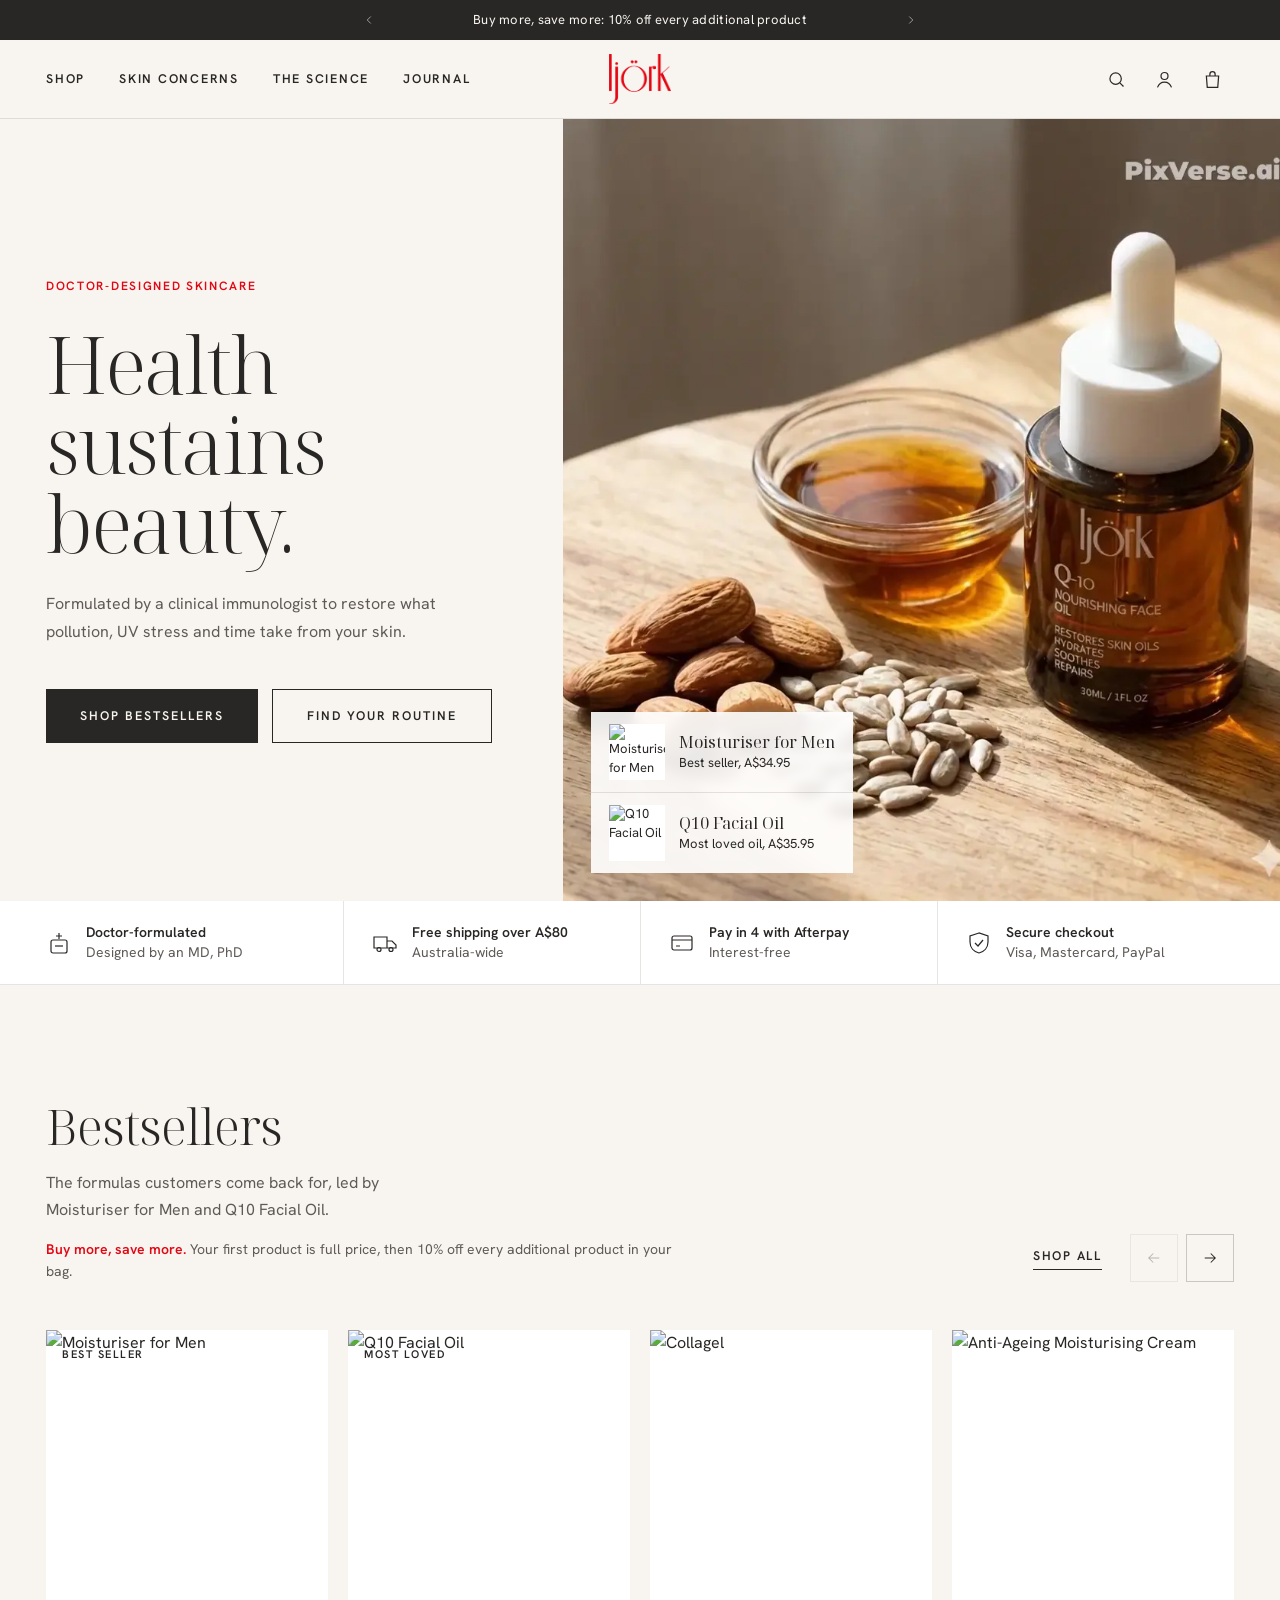
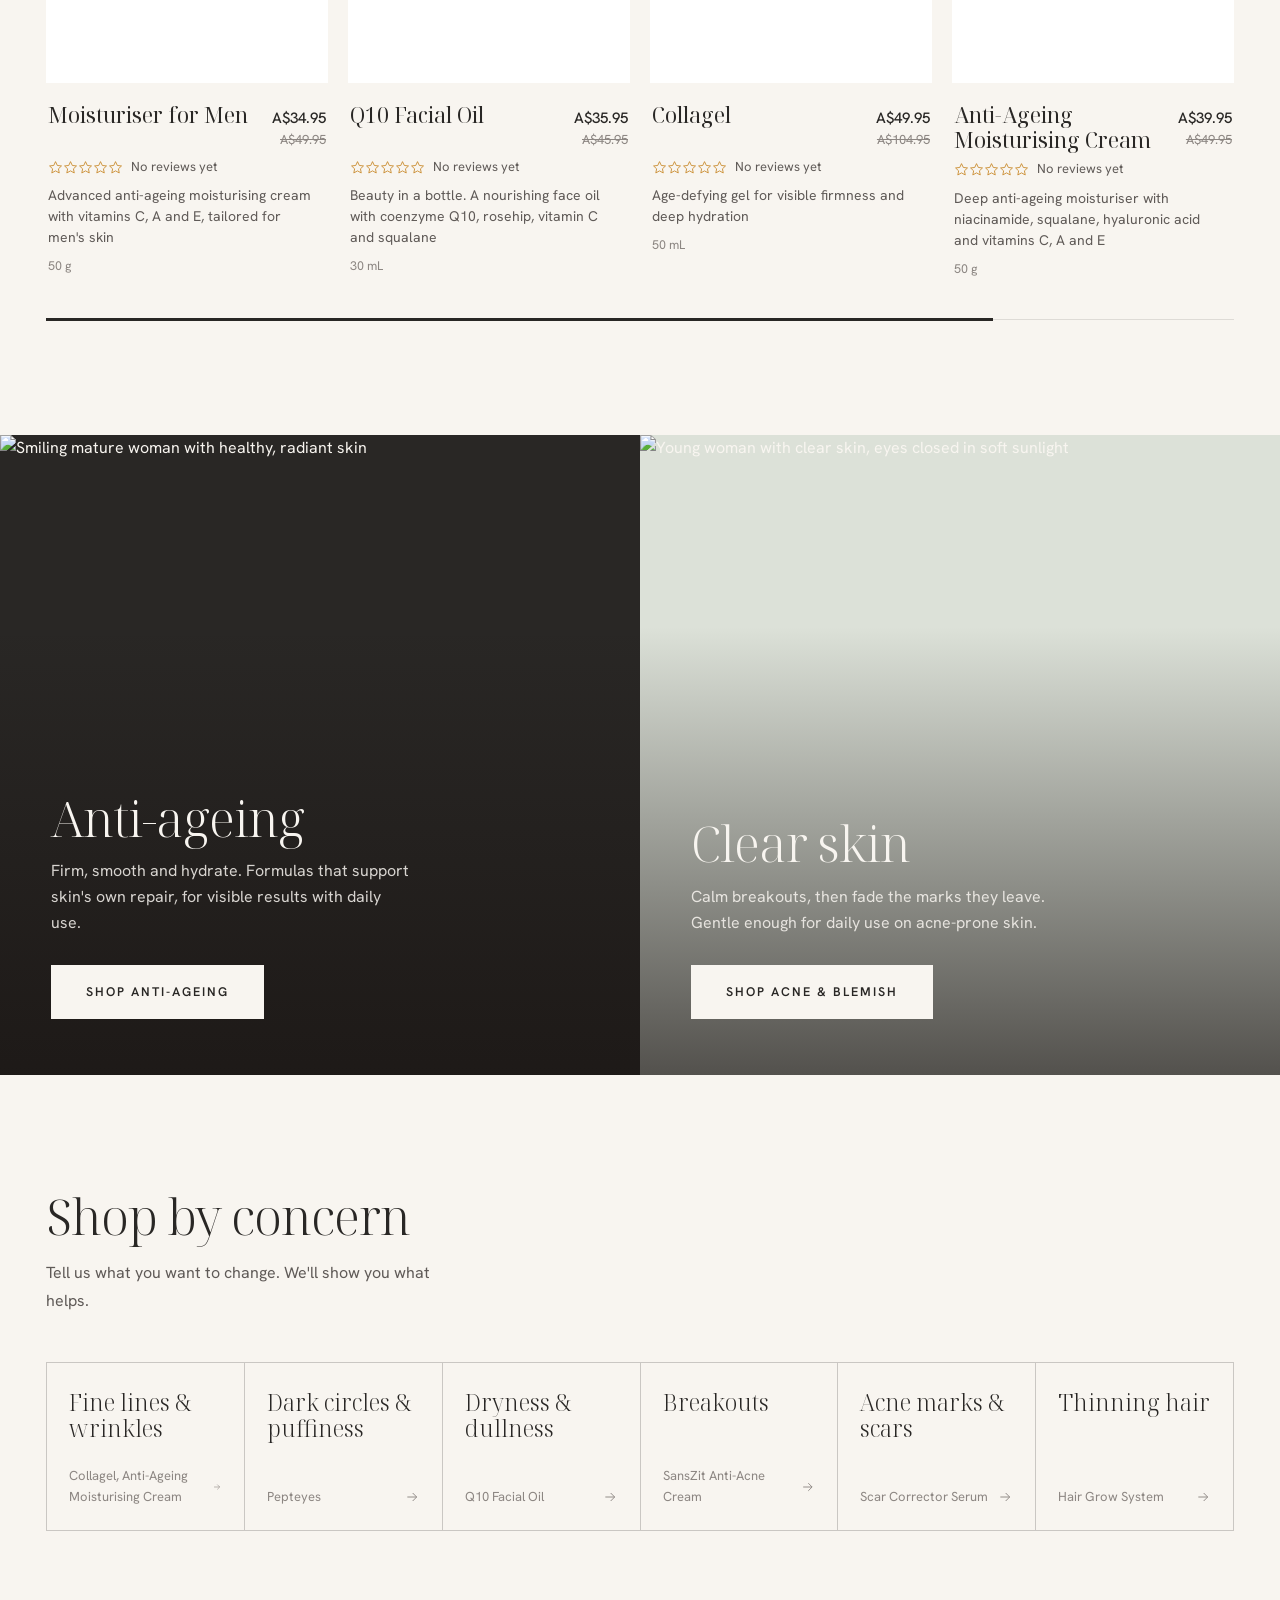
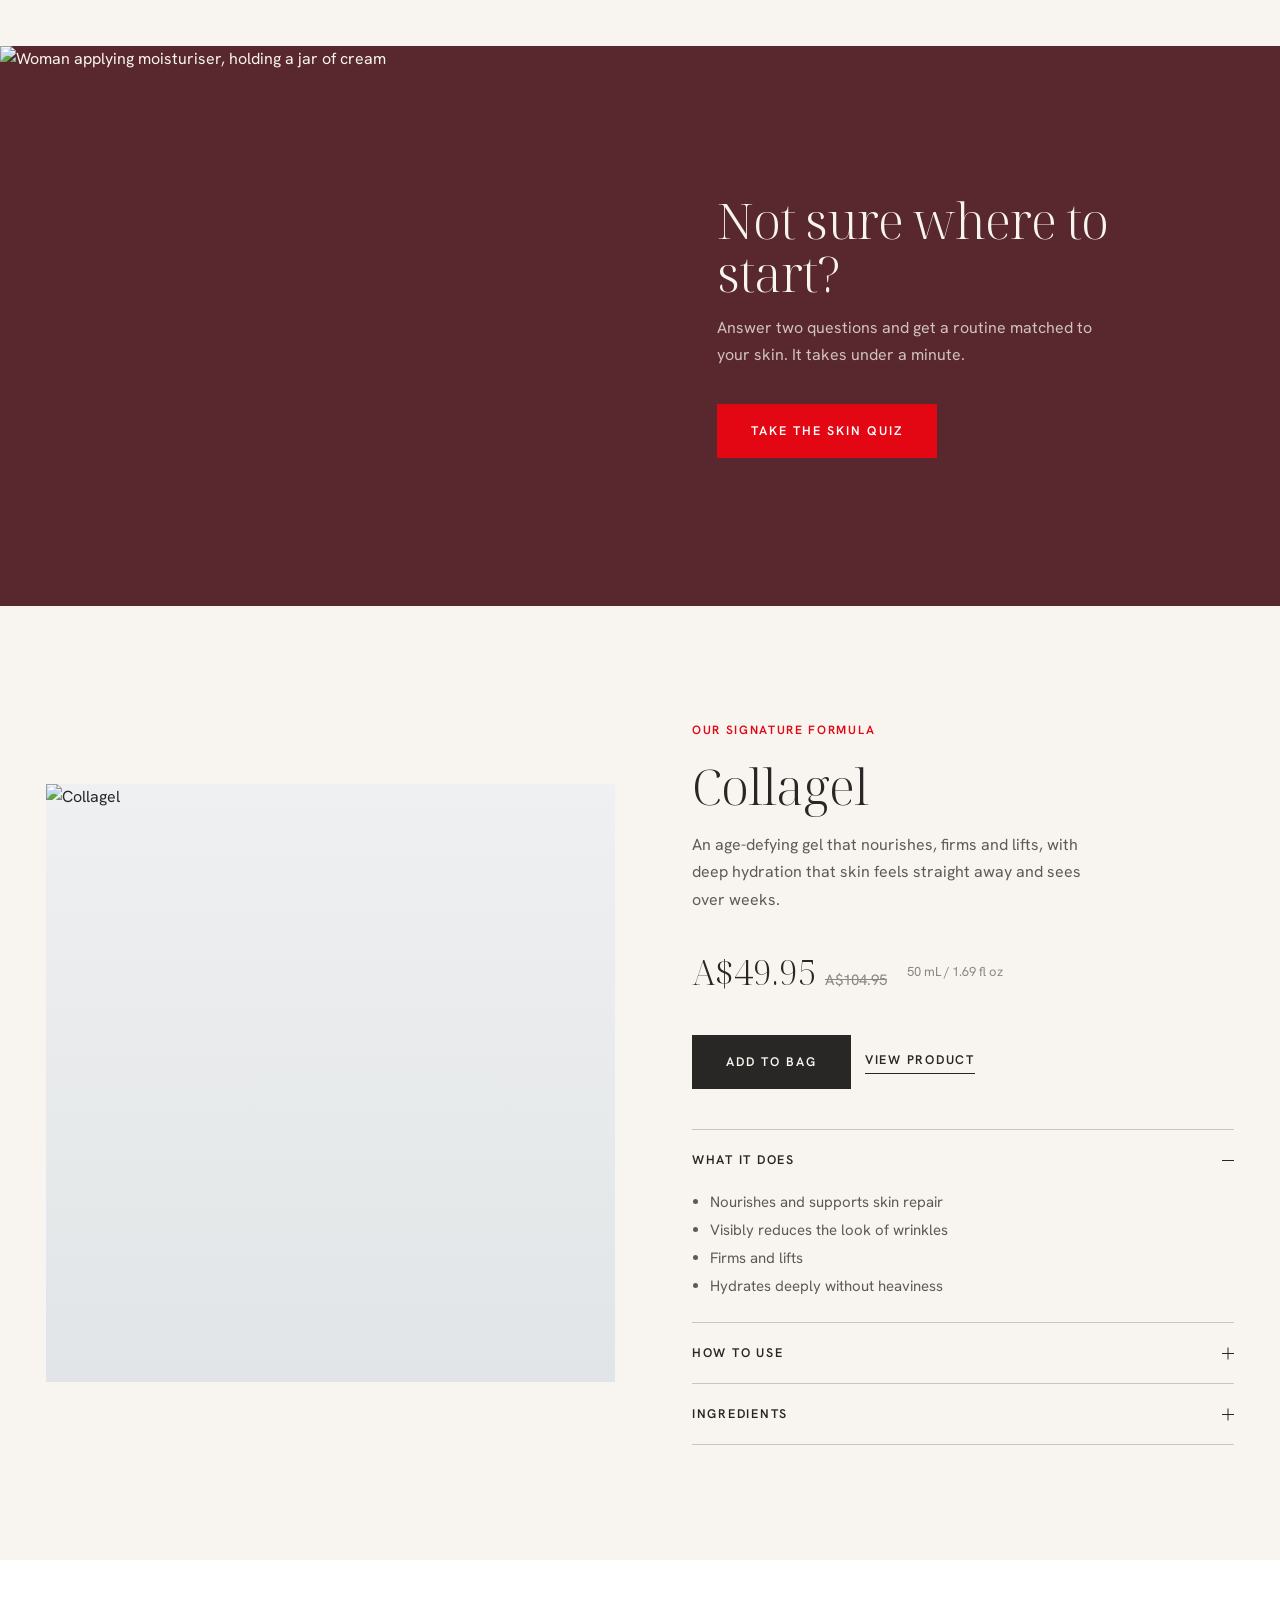
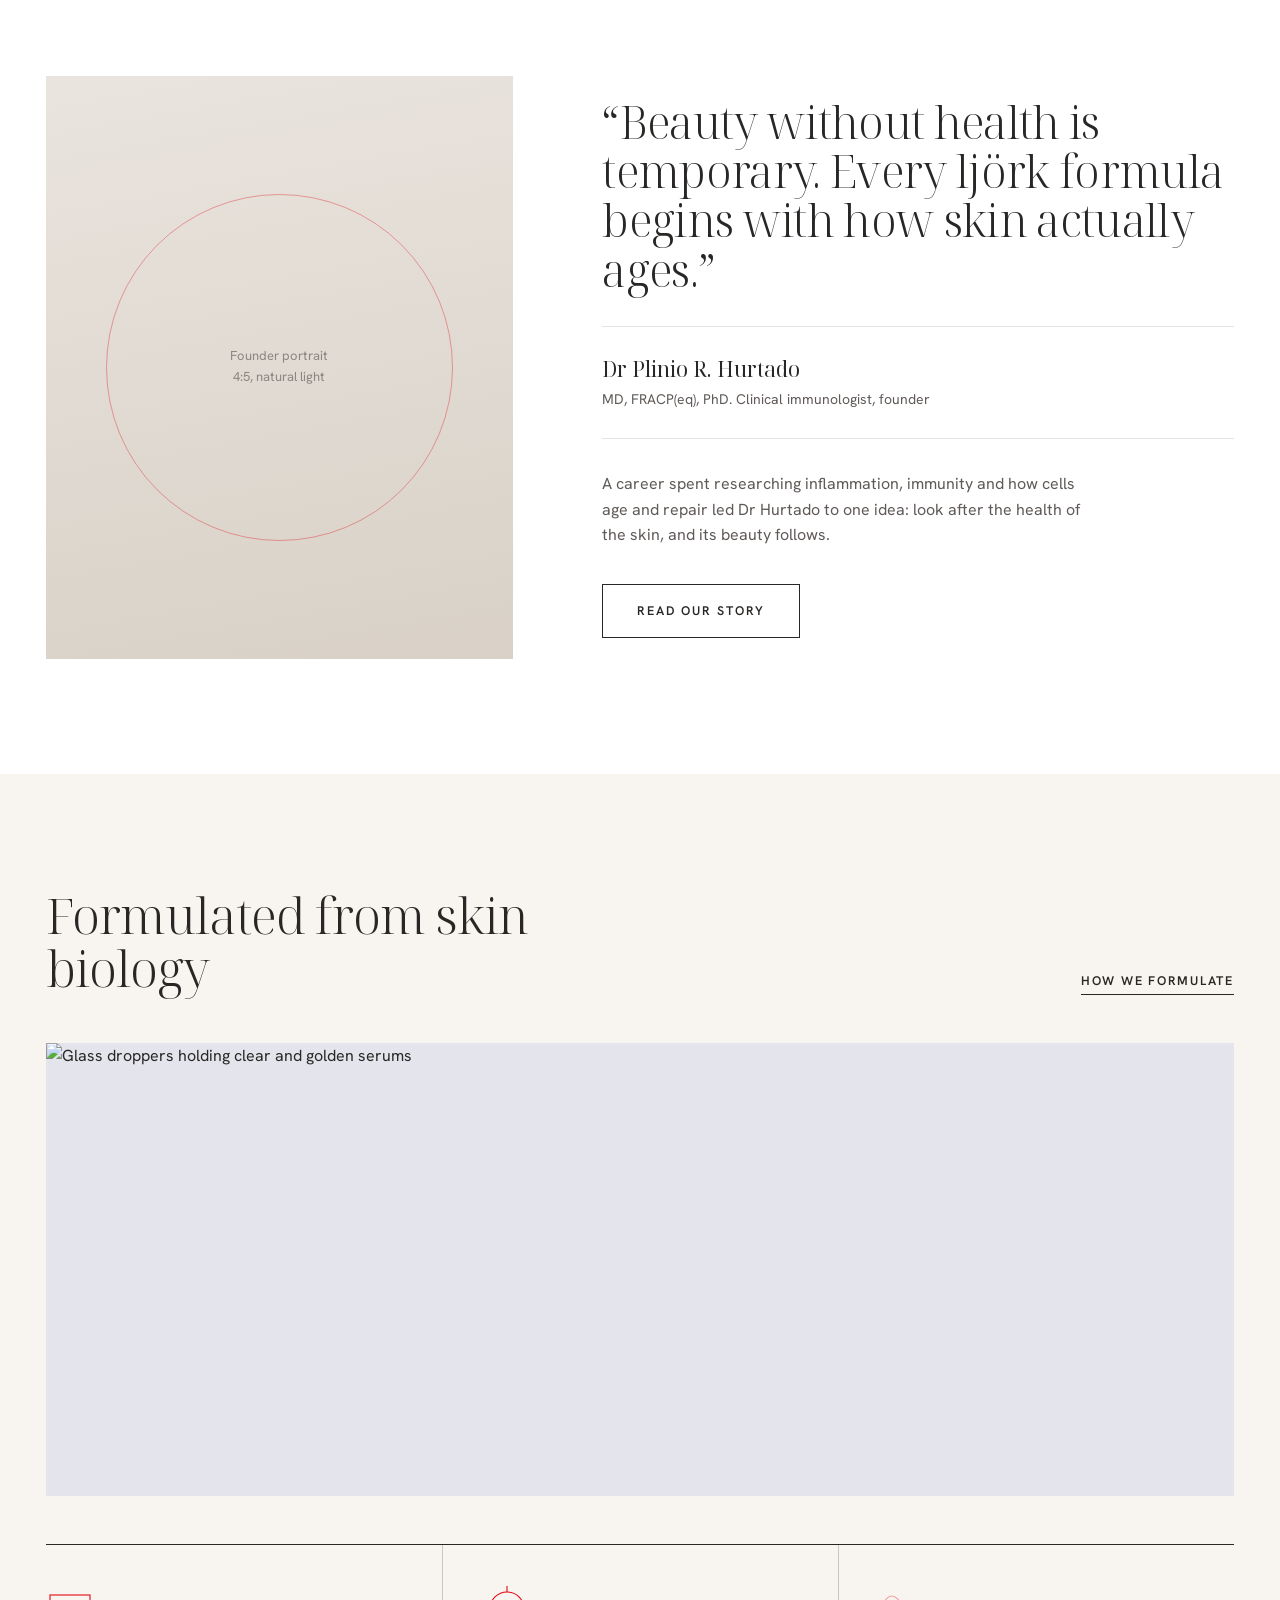
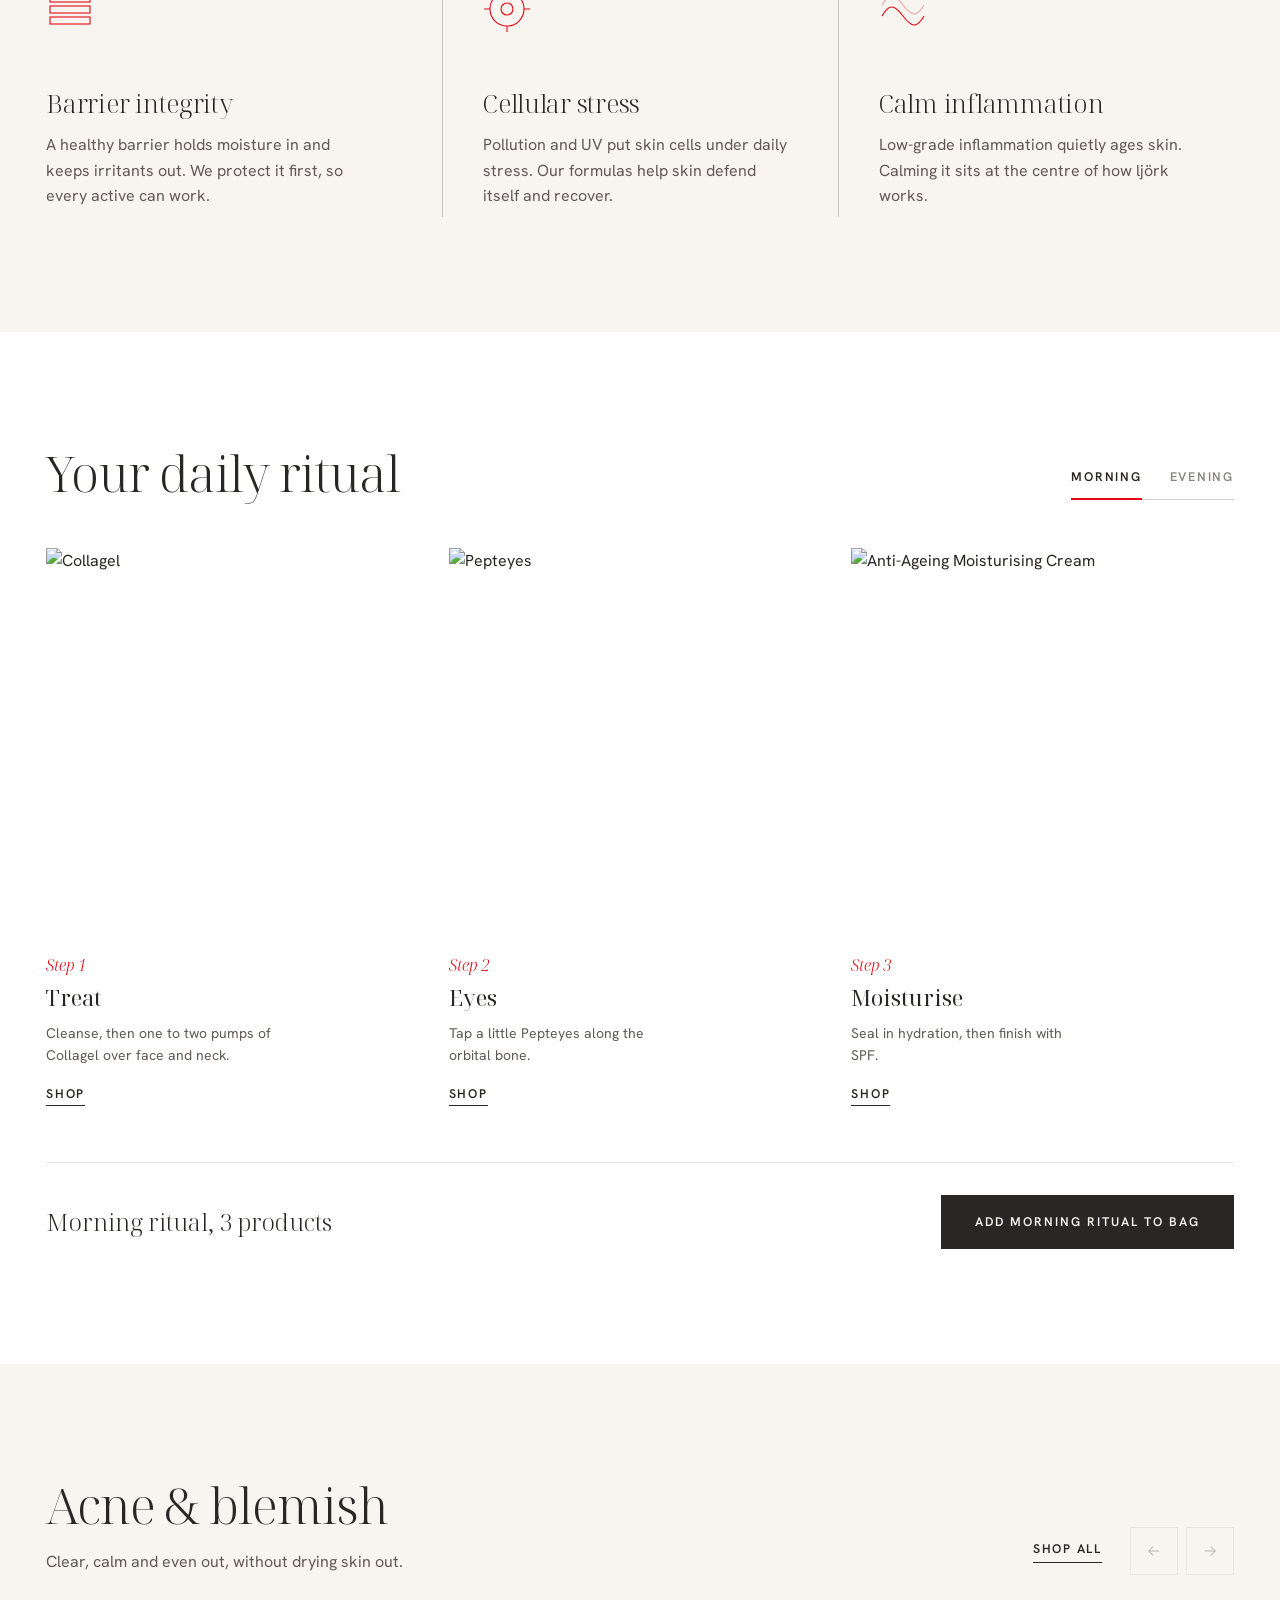
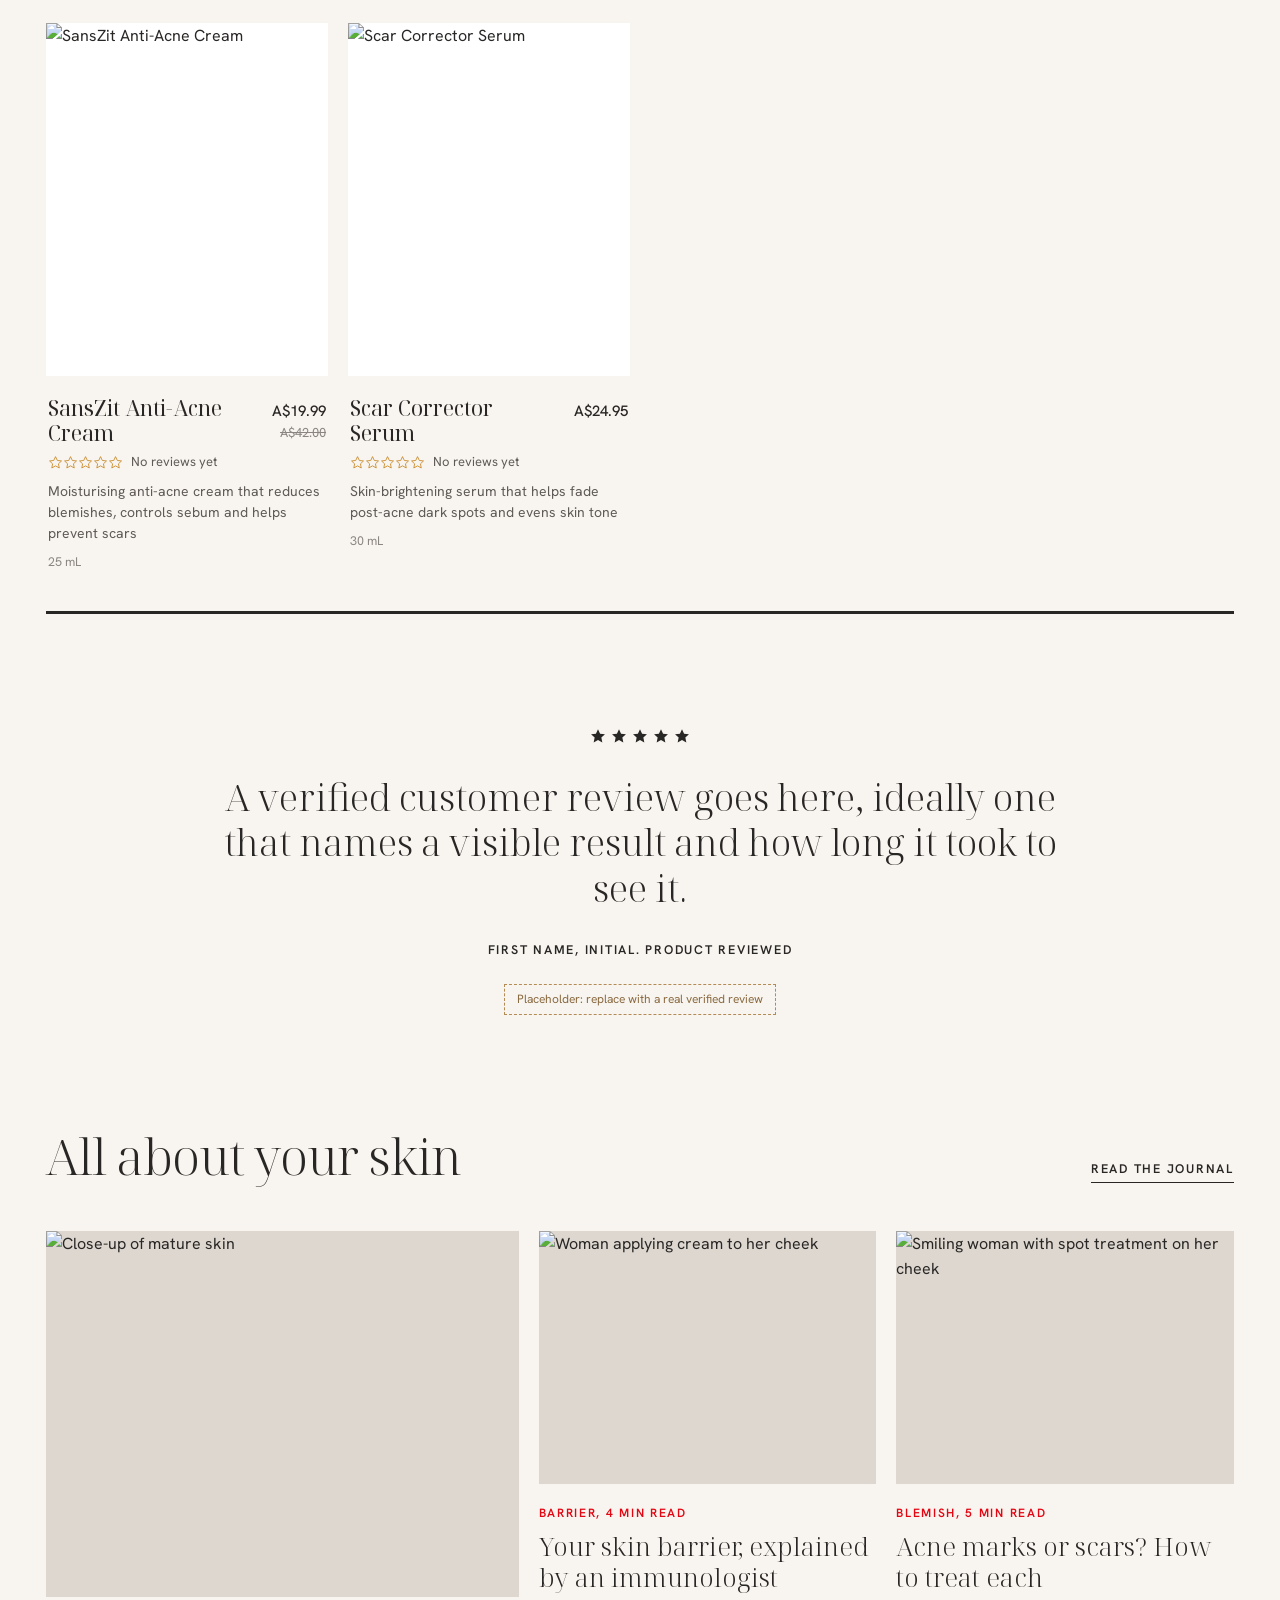
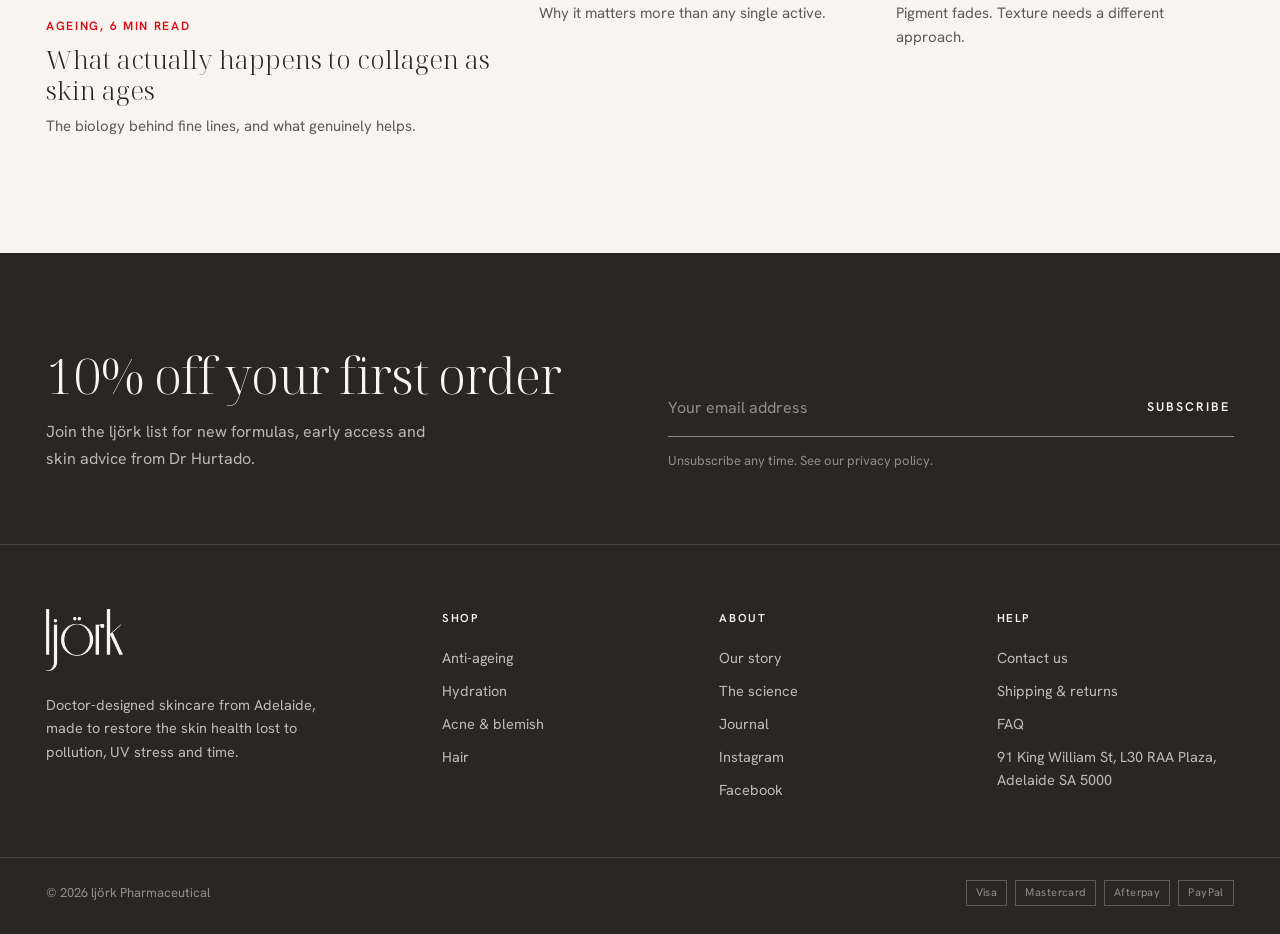
==== commit a295cc59: "Add files via upload" ====
--- a/index.html
+++ b/index.html
@@ -71,8 +71,8 @@
   </div>
   <div class="scene">
     <!-- SQS: Video block (Background Video / upload MP4). Poster = the previous still, so the hero never shows empty while the file loads or if it fails. -->
-    <video class="ph" id="heroVid" autoplay muted loop playsinline preload="metadata" poster="https://images.unsplash.com/photo-1643932919088-53349a7c3385?auto=format&fit=crop&w=1800&q=80" aria-label="ljörk skincare products in soft natural light">
-      <source src="assets/hero.mp4" type="video/mp4">
+    <video class="ph" id="heroVid" style="scale:1;object-position:50% 50%" autoplay muted loop playsinline preload="metadata" poster="assets/hero-poster.webp" aria-label="ljörk skincare products in soft natural light">
+      <source src="assets/hero-v2.mp4" type="video/mp4">
     </video>
     <button class="vid-toggle" id="vidToggle" type="button" aria-label="Pause background video" aria-pressed="false"><svg class="i-pause" viewBox="0 0 24 24" fill="currentColor"><rect x="6" y="5" width="4" height="14"/><rect x="14" y="5" width="4" height="14"/></svg><svg class="i-play" viewBox="0 0 24 24" fill="currentColor"><path d="M7 4.5v15l12-7.5z"/></svg></button>
     <div class="scene-tag" aria-label="Our two best-selling products">
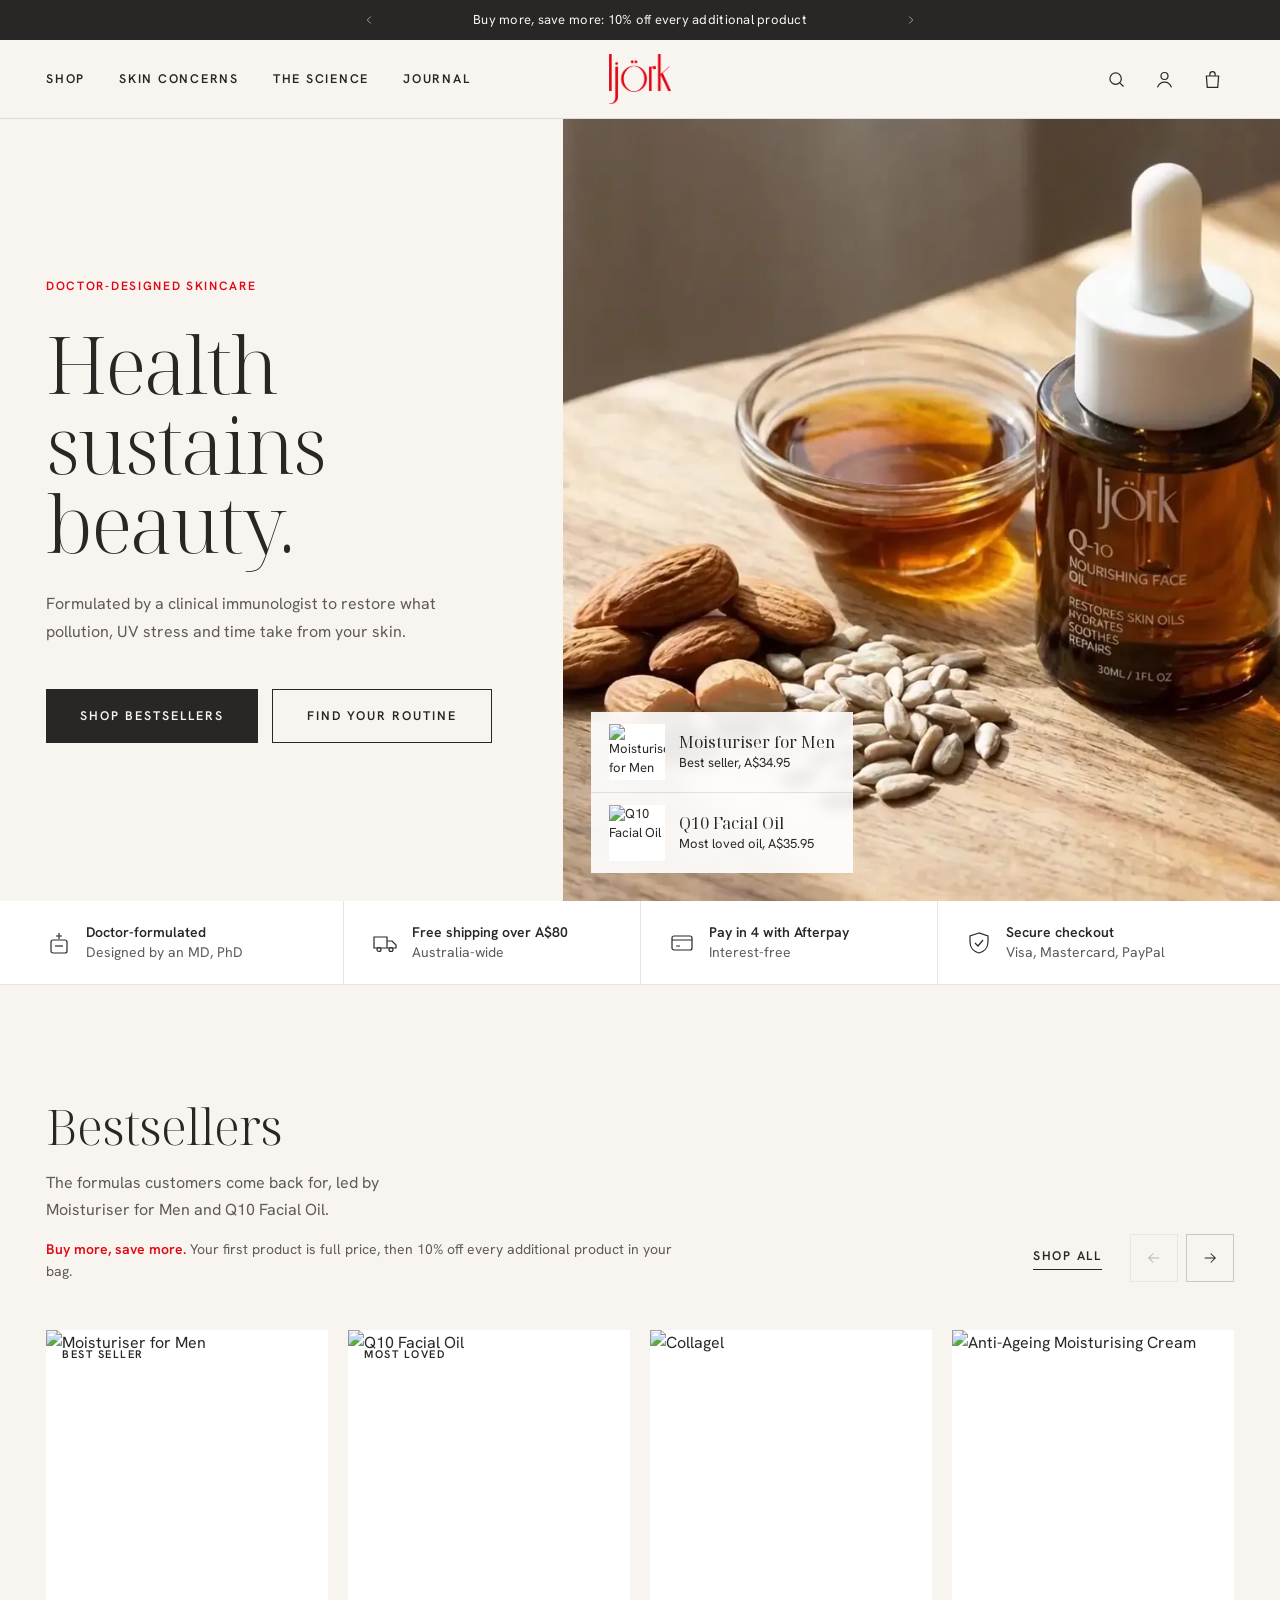
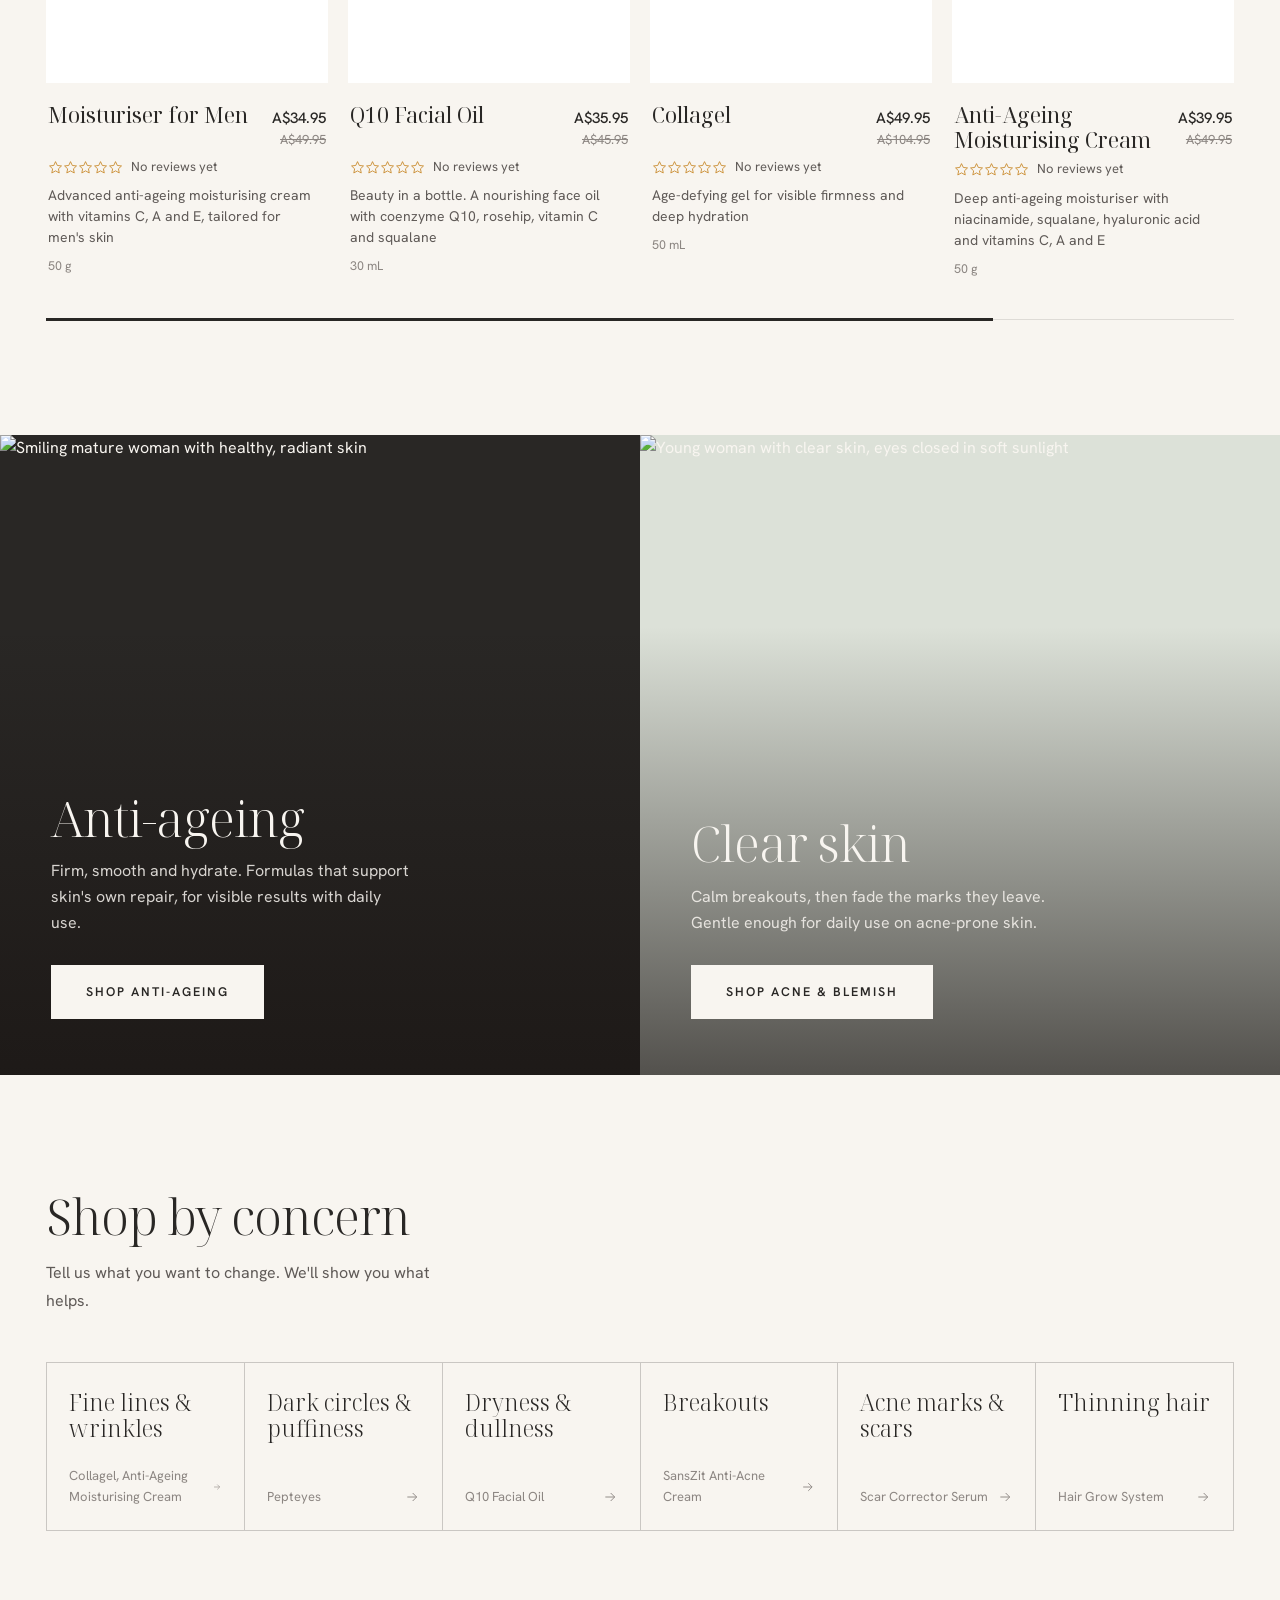
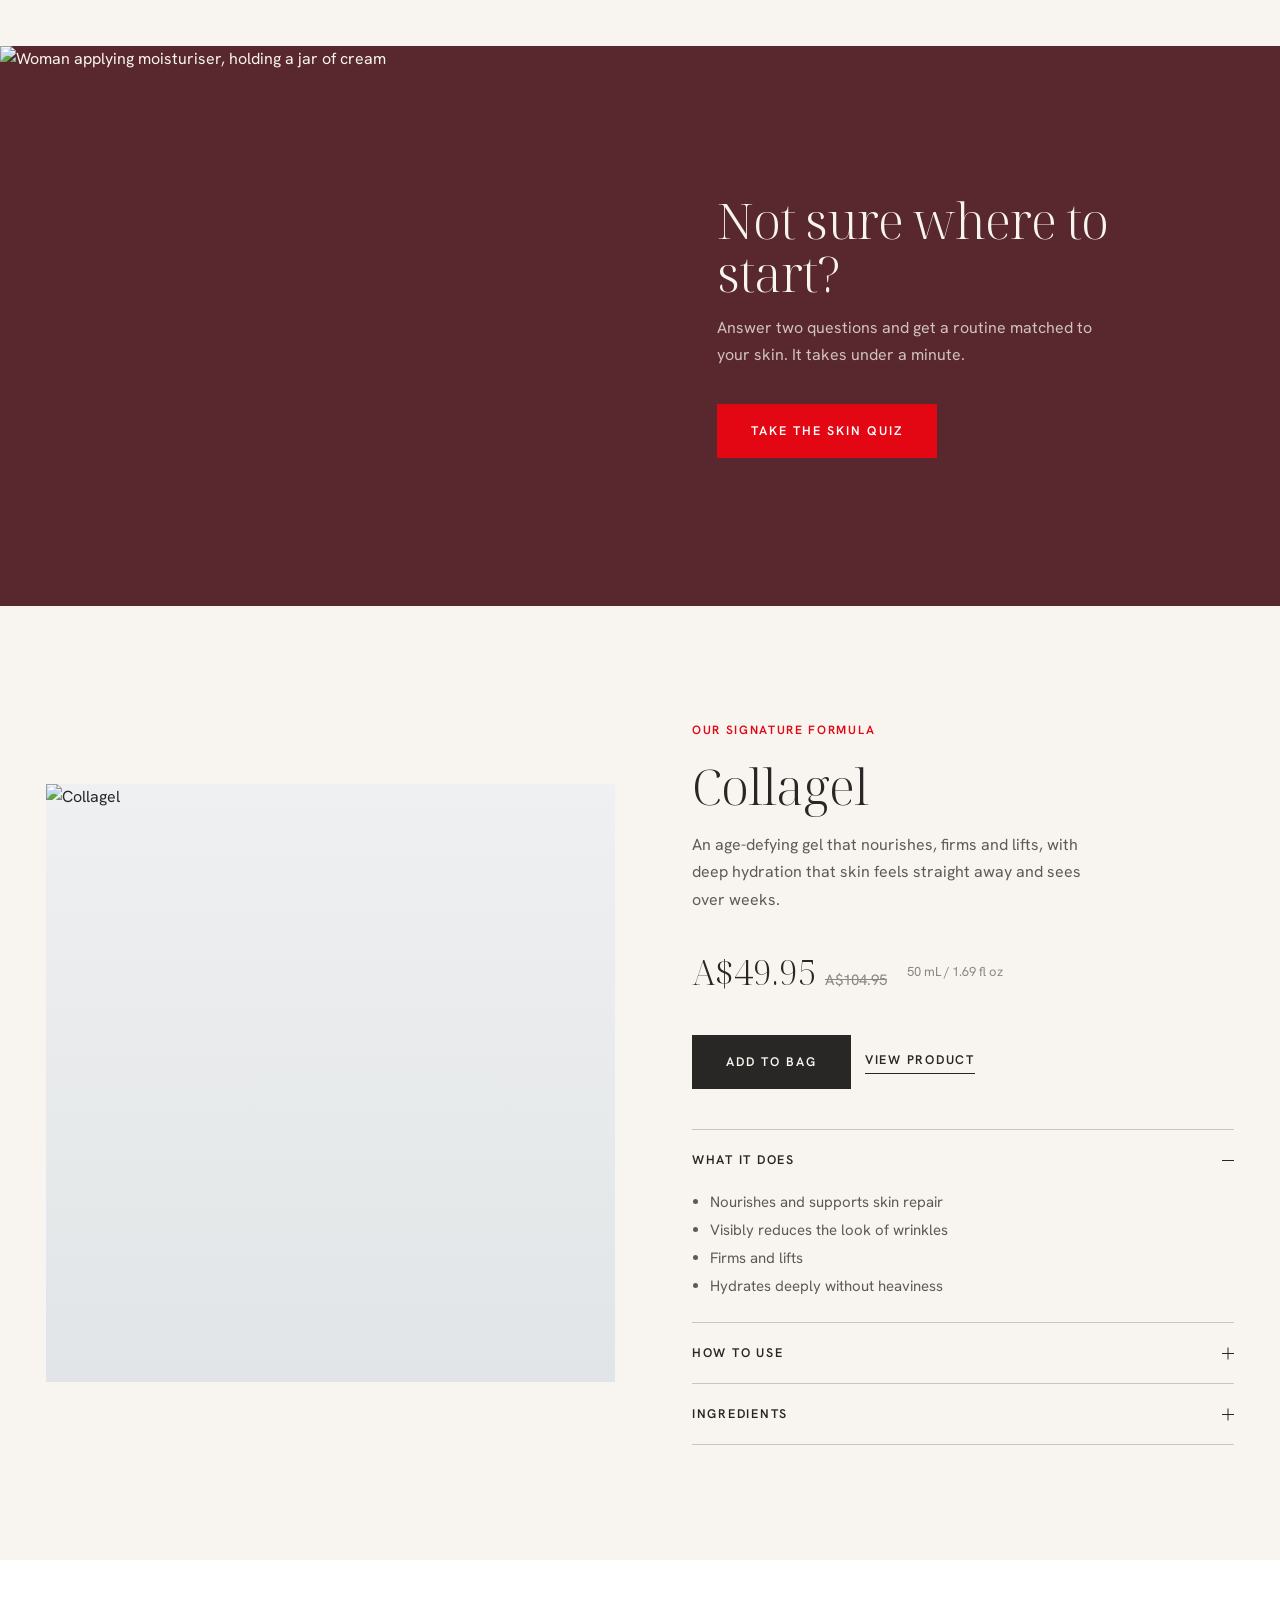
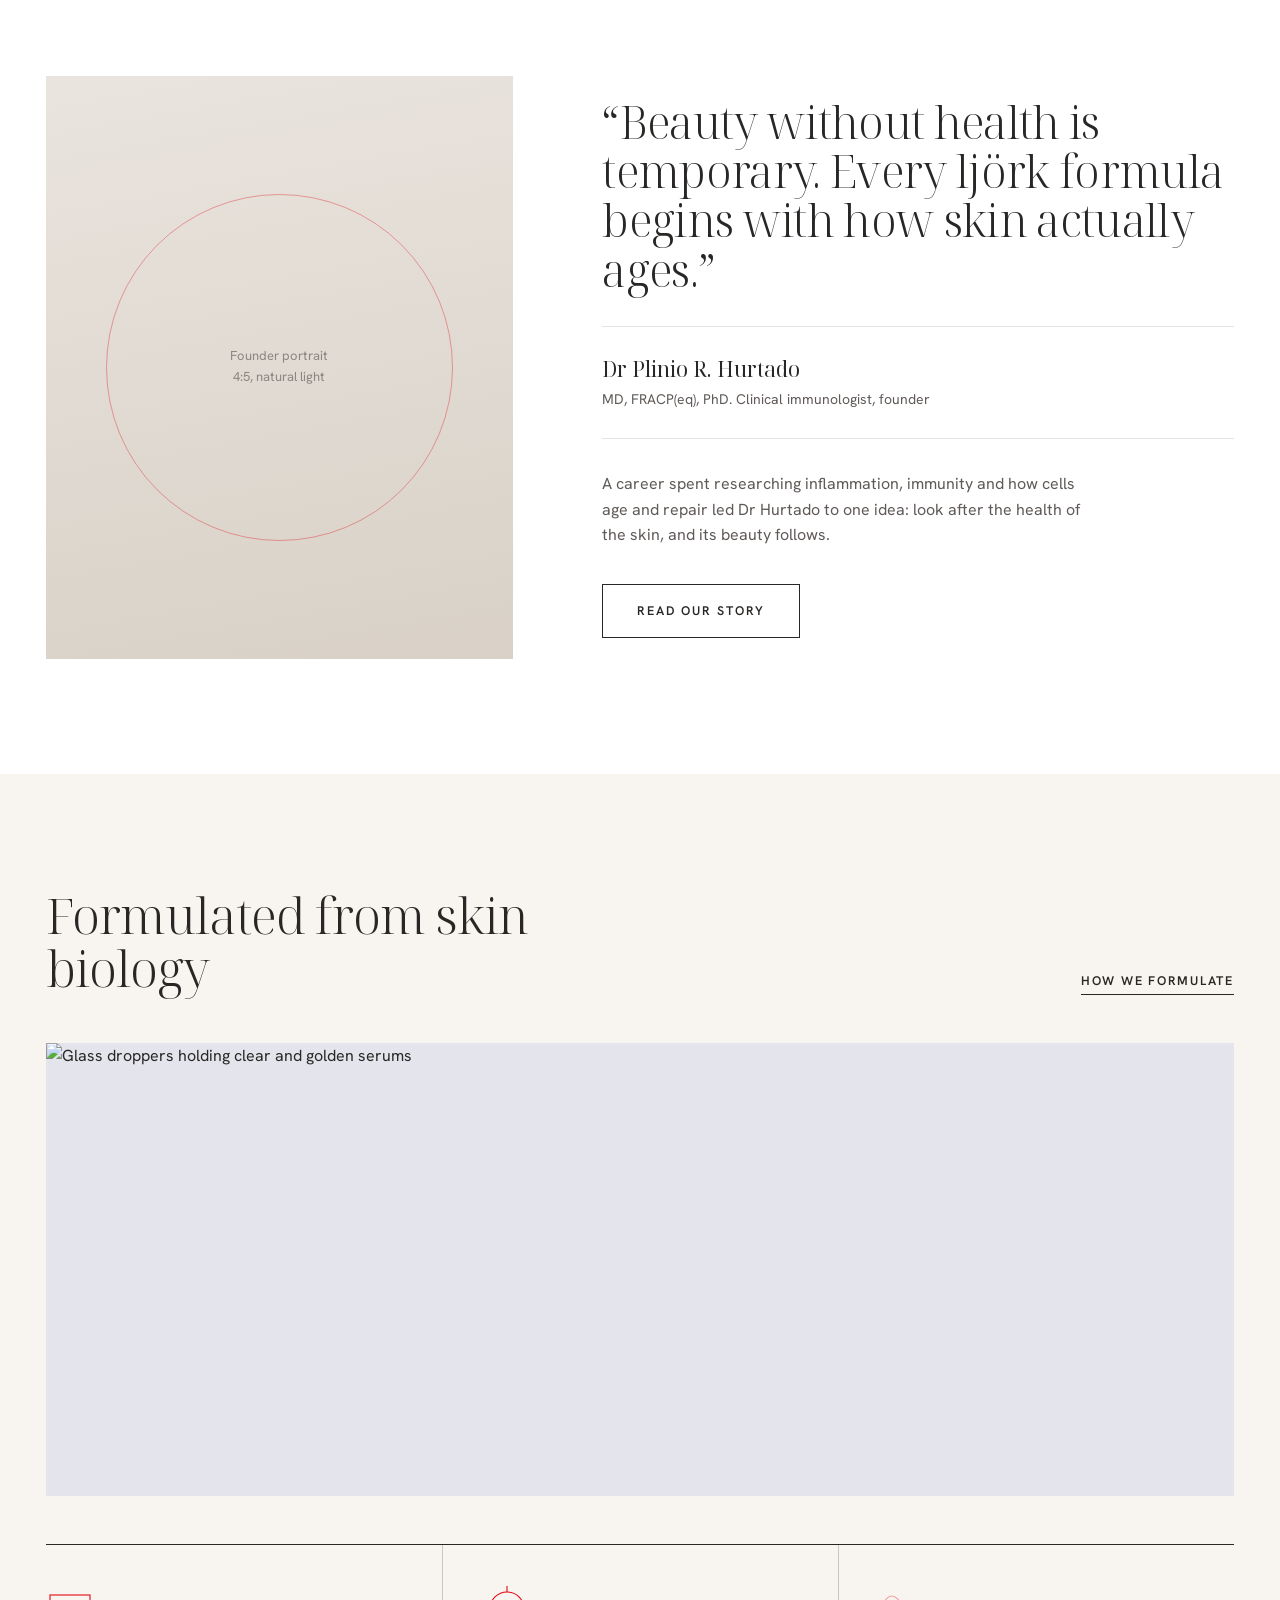
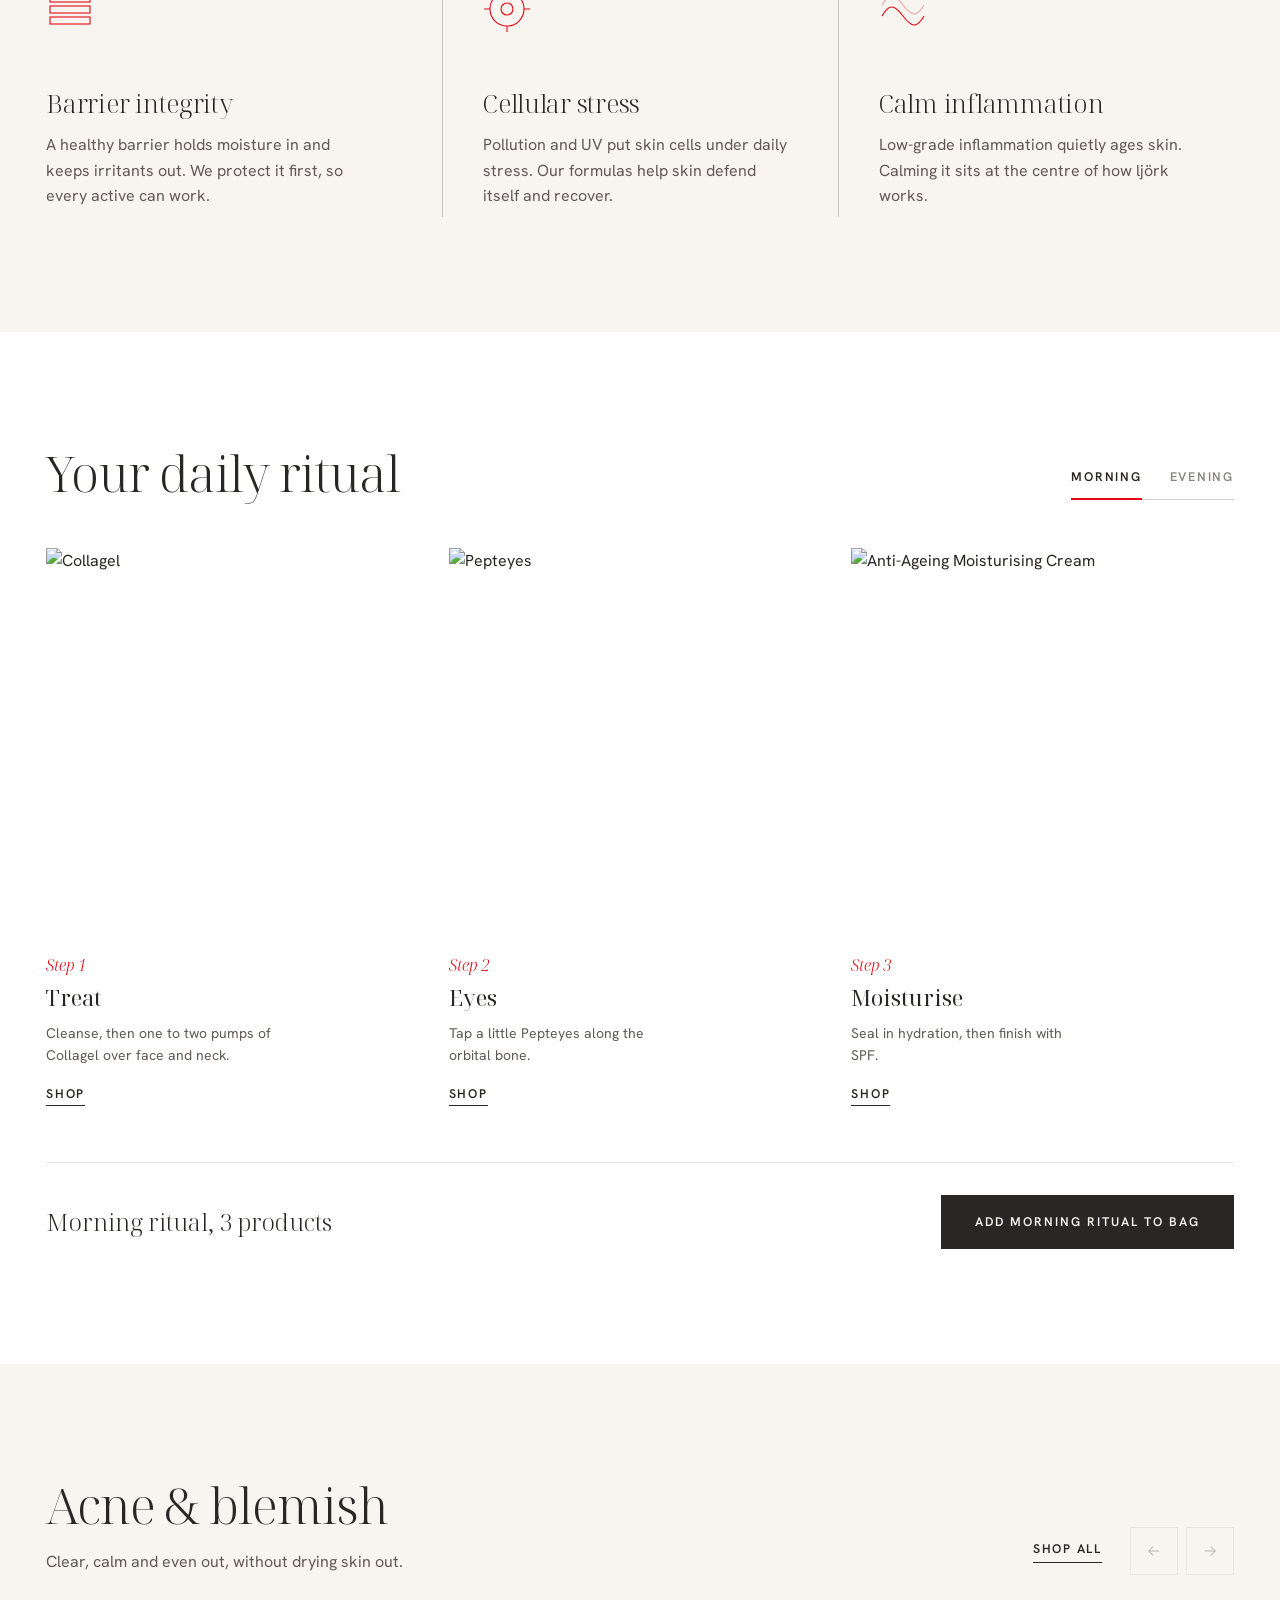
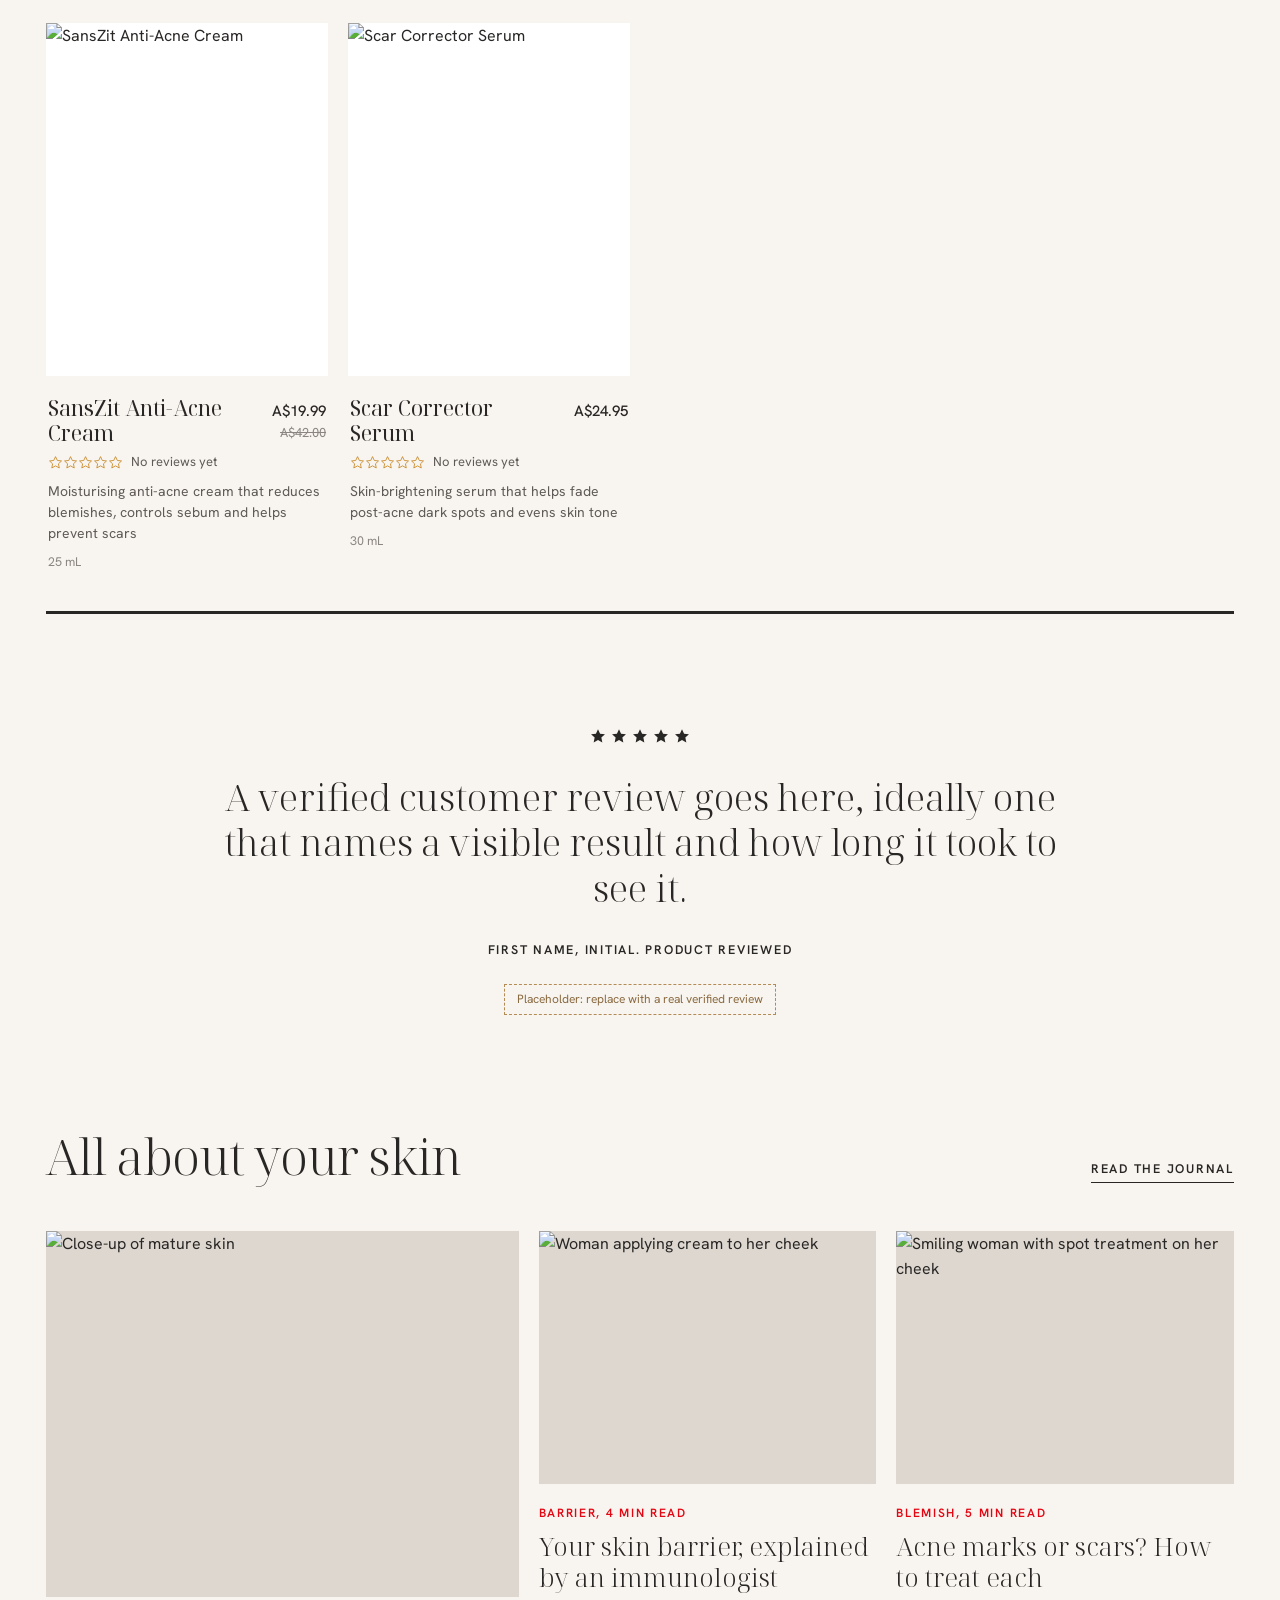
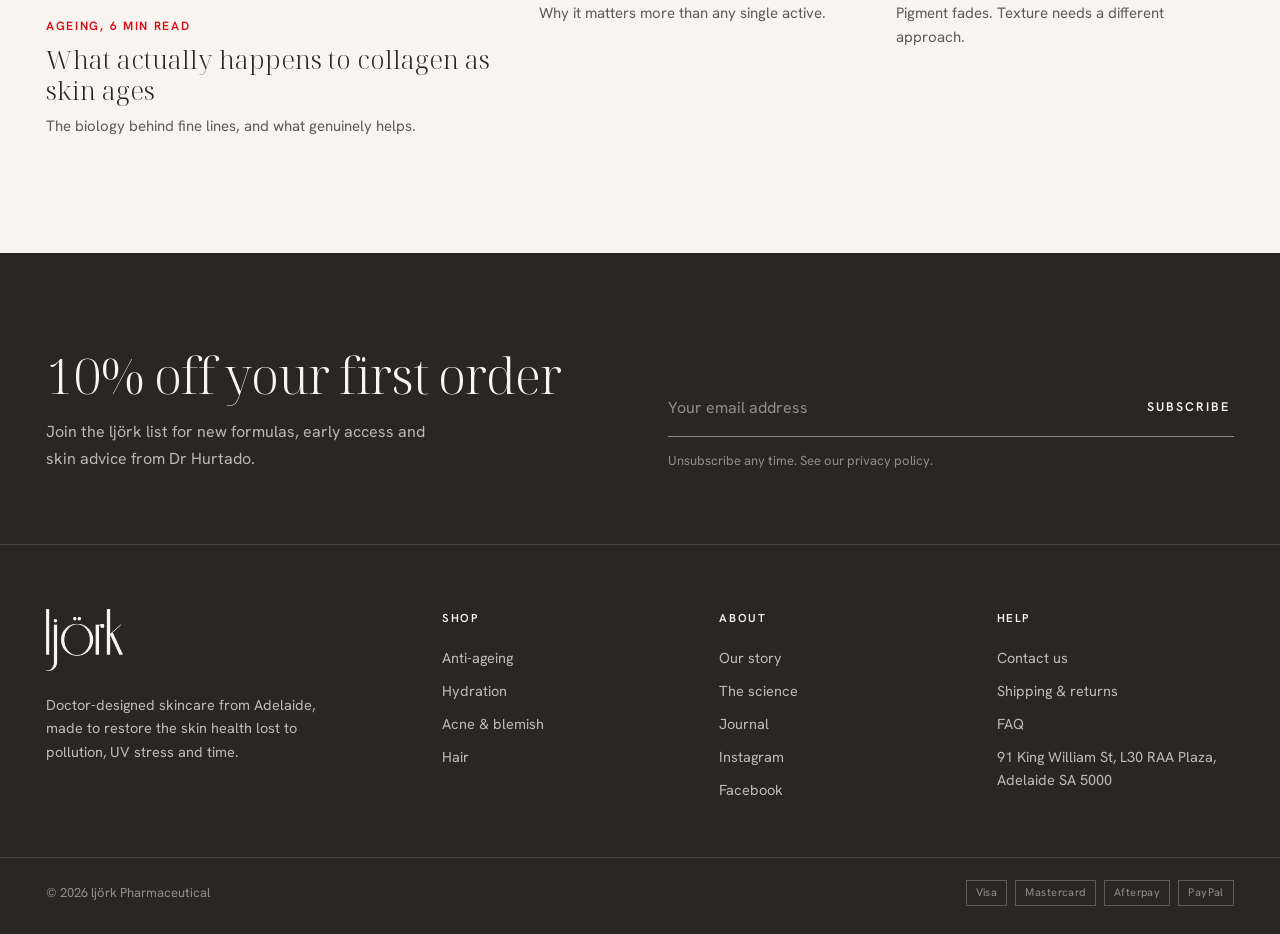
==== commit 958ca141: "Add files via upload" ====
--- a/index.html
+++ b/index.html
@@ -71,8 +71,8 @@
   </div>
   <div class="scene">
     <!-- SQS: Video block (Background Video / upload MP4). Poster = the previous still, so the hero never shows empty while the file loads or if it fails. -->
-    <video class="ph" id="heroVid" style="scale:1;object-position:50% 50%" autoplay muted loop playsinline preload="metadata" poster="assets/hero-poster.webp" aria-label="ljörk skincare products in soft natural light">
-      <source src="assets/hero-v2.mp4" type="video/mp4">
+    <video class="ph" id="heroVid" style="scale:1;object-position:50% 0%" autoplay muted loop playsinline preload="metadata" poster="assets/hero-poster.webp" aria-label="ljörk skincare products in soft natural light">
+      <source src="assets/hero-v3.mp4" type="video/mp4">
     </video>
     <button class="vid-toggle" id="vidToggle" type="button" aria-label="Pause background video" aria-pressed="false"><svg class="i-pause" viewBox="0 0 24 24" fill="currentColor"><rect x="6" y="5" width="4" height="14"/><rect x="14" y="5" width="4" height="14"/></svg><svg class="i-play" viewBox="0 0 24 24" fill="currentColor"><path d="M7 4.5v15l12-7.5z"/></svg></button>
     <div class="scene-tag" aria-label="Our two best-selling products">
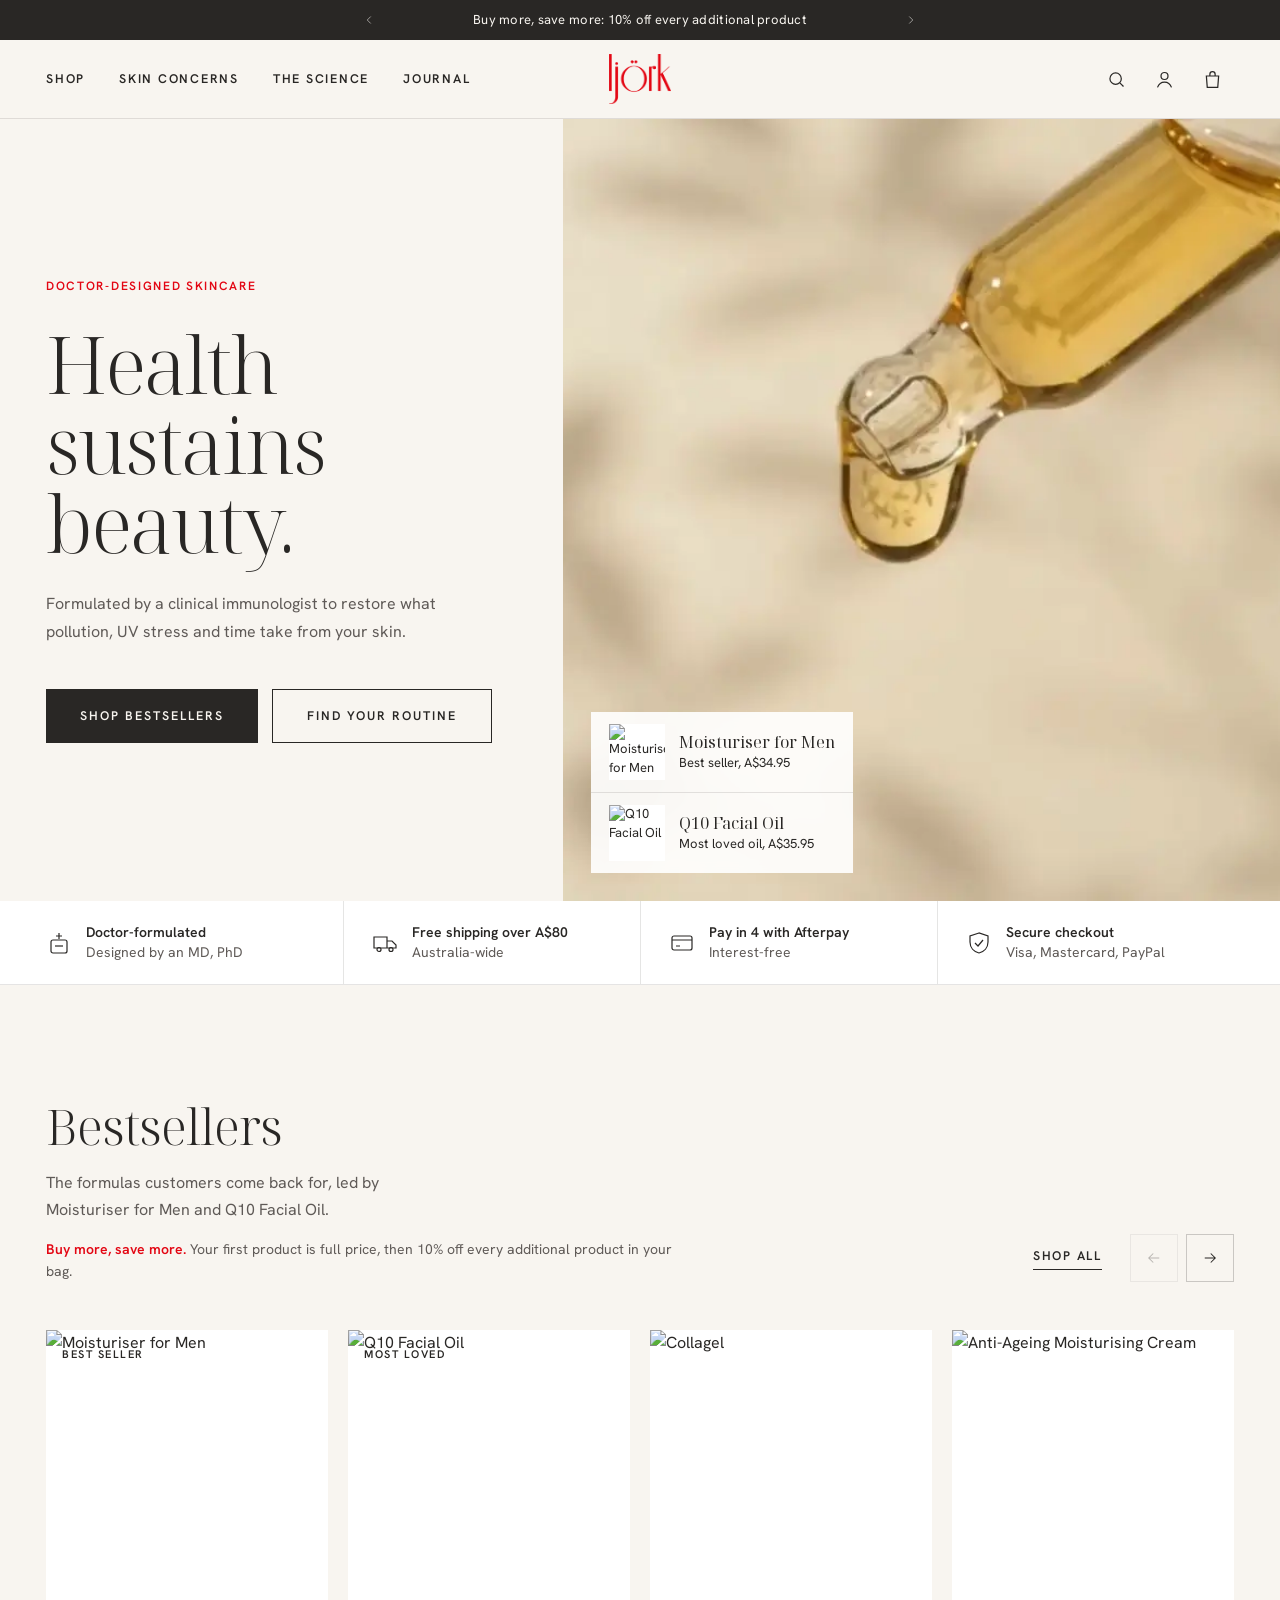
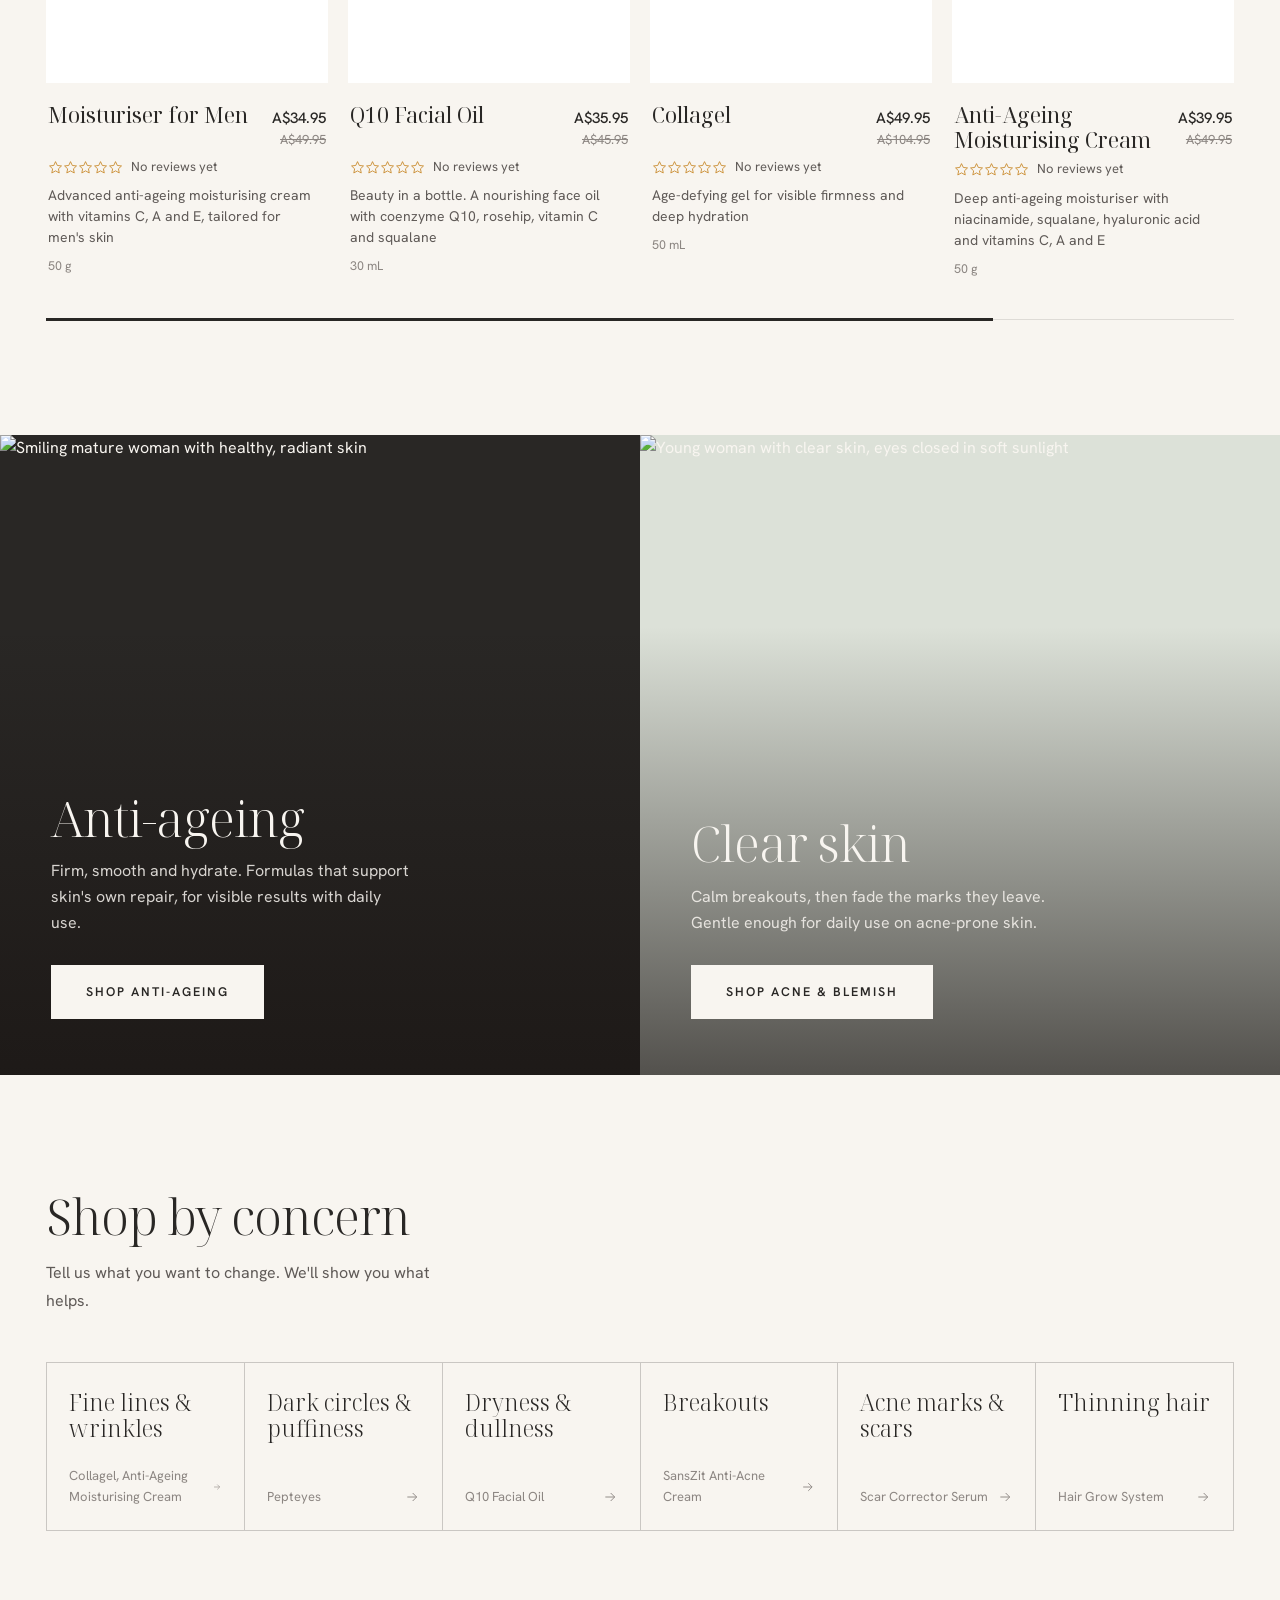
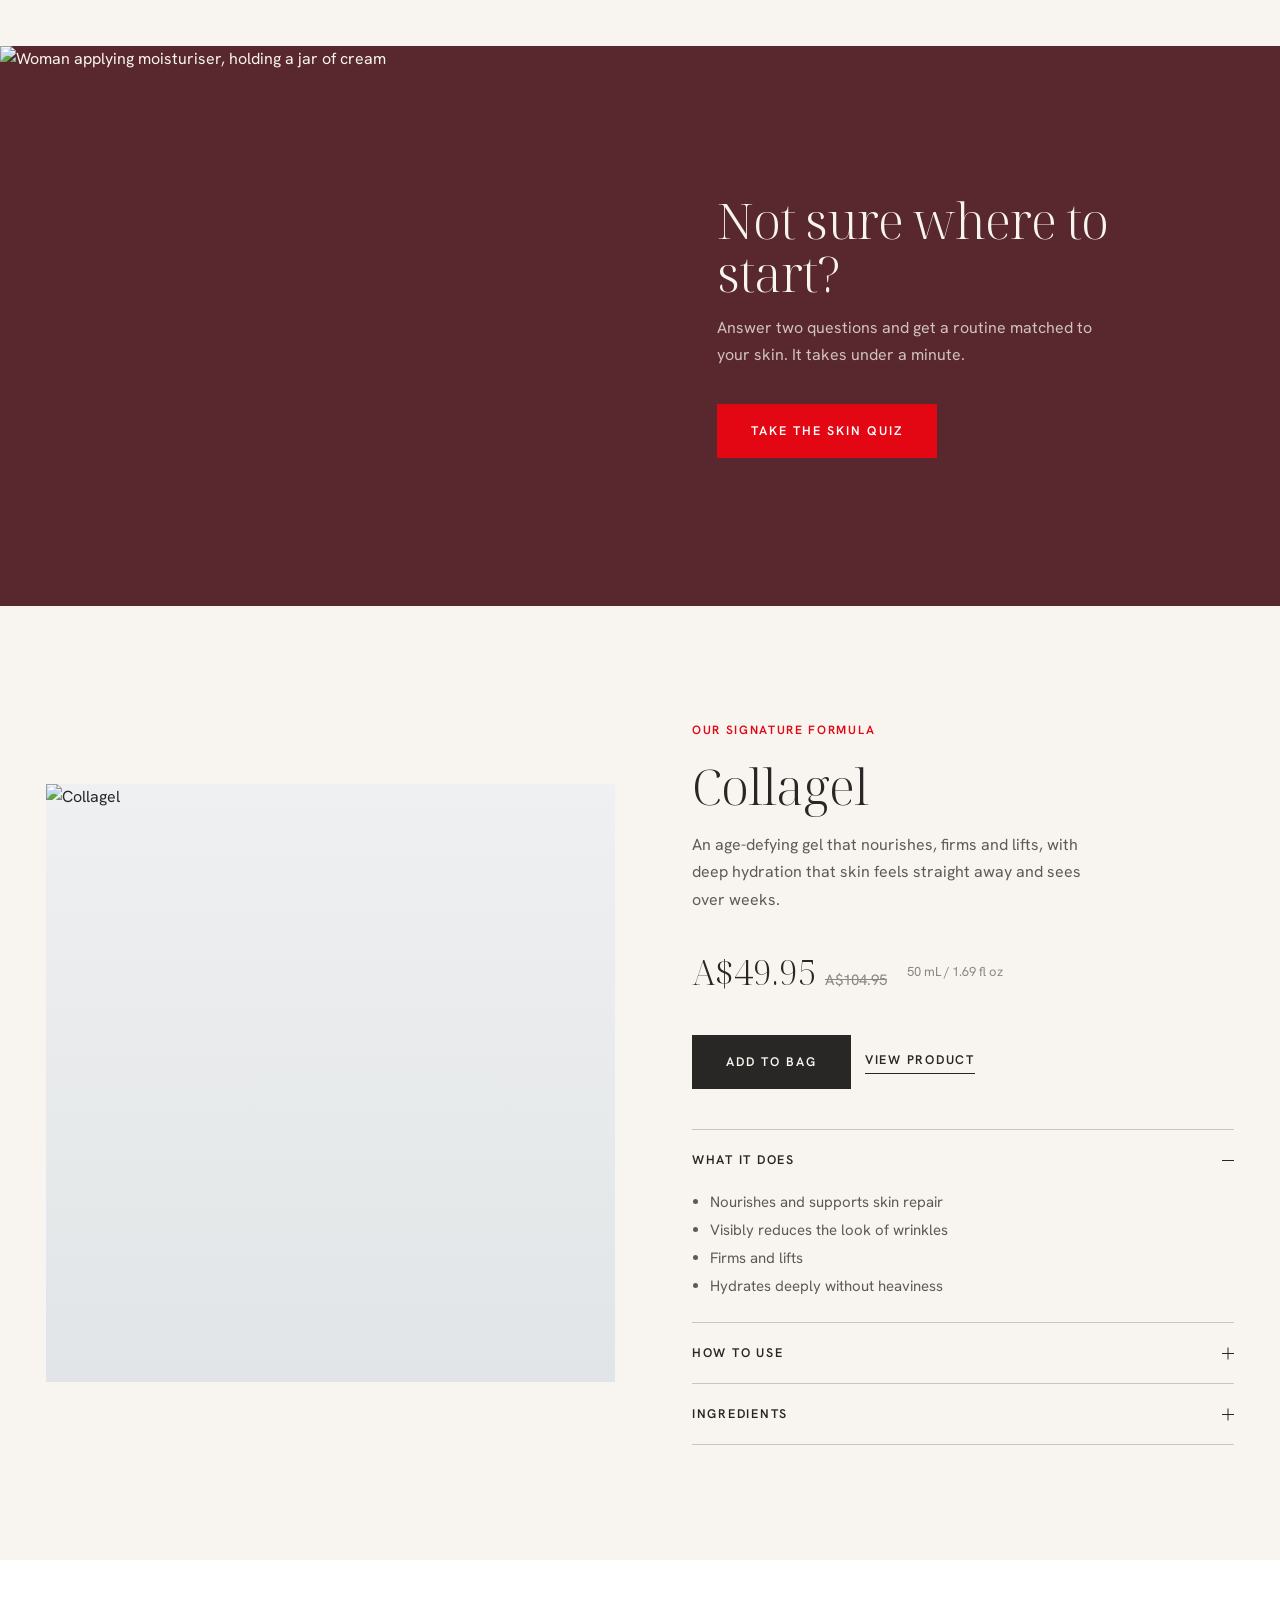
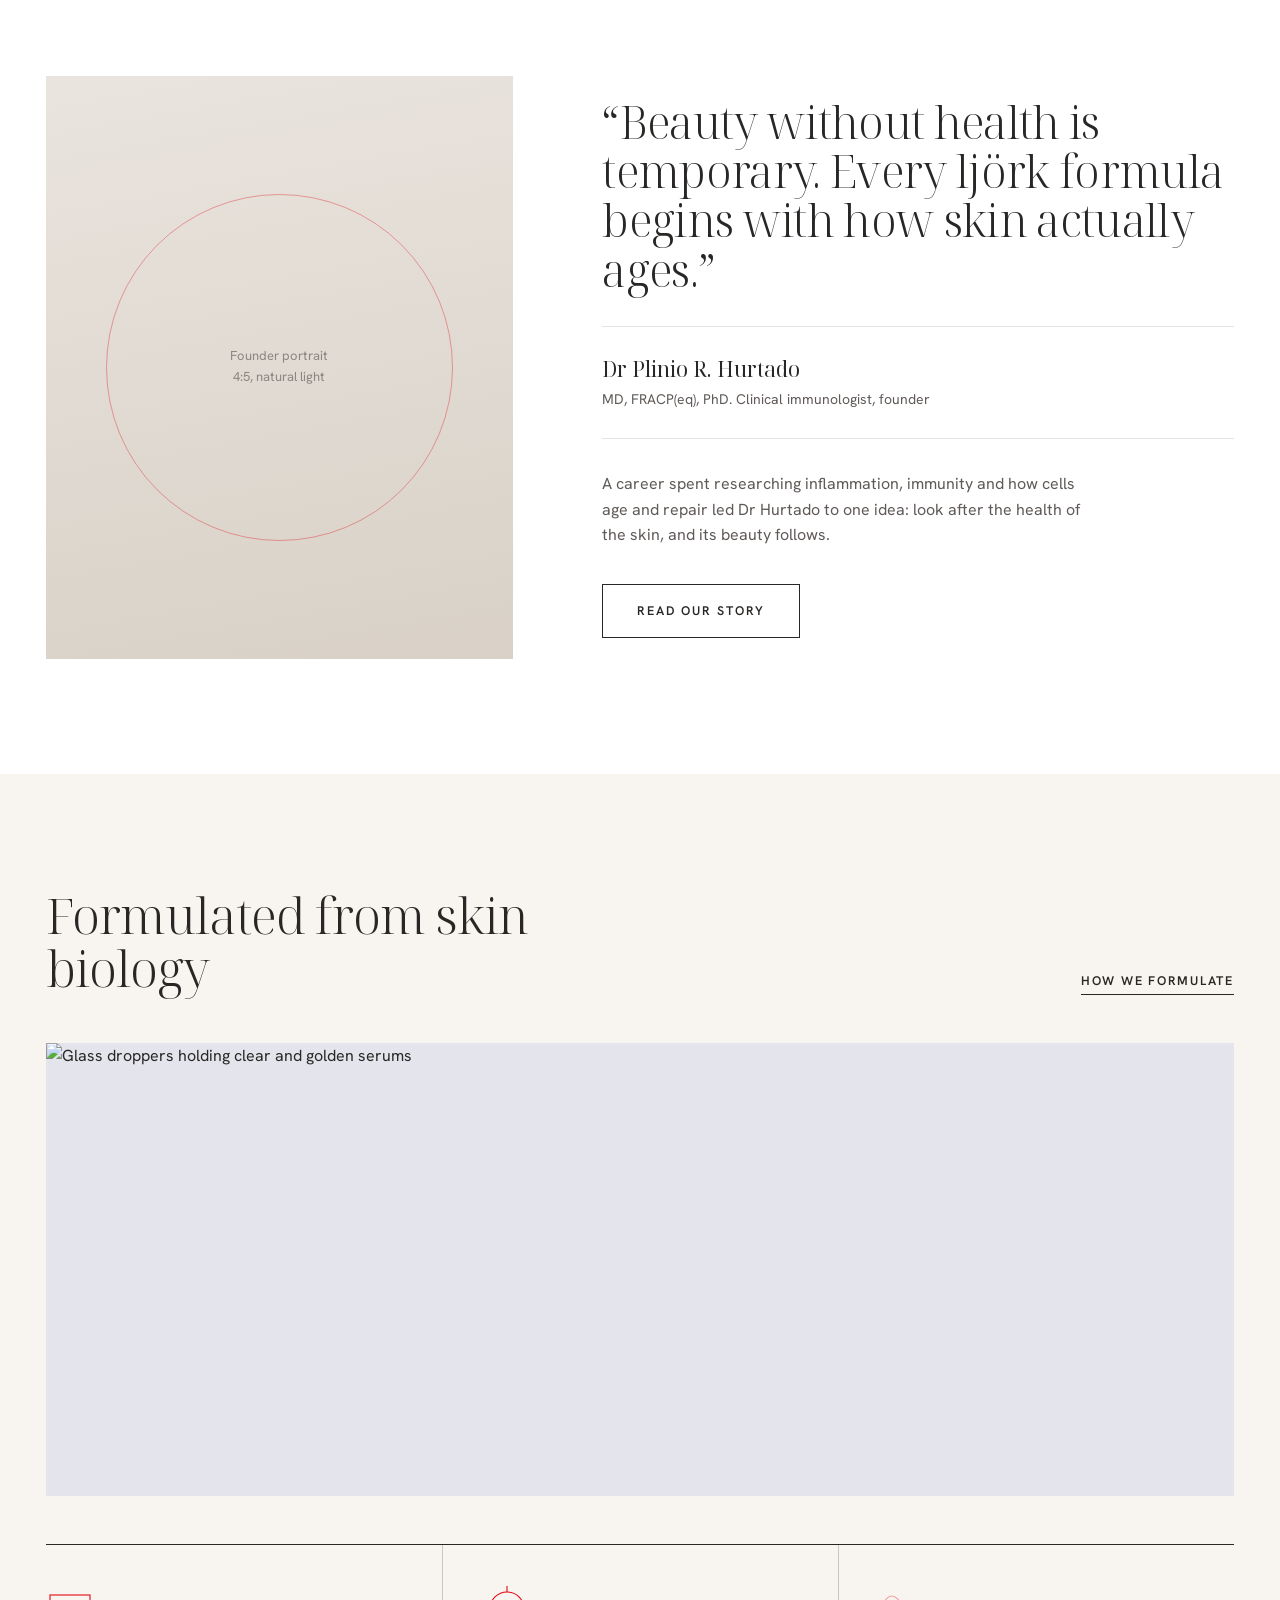
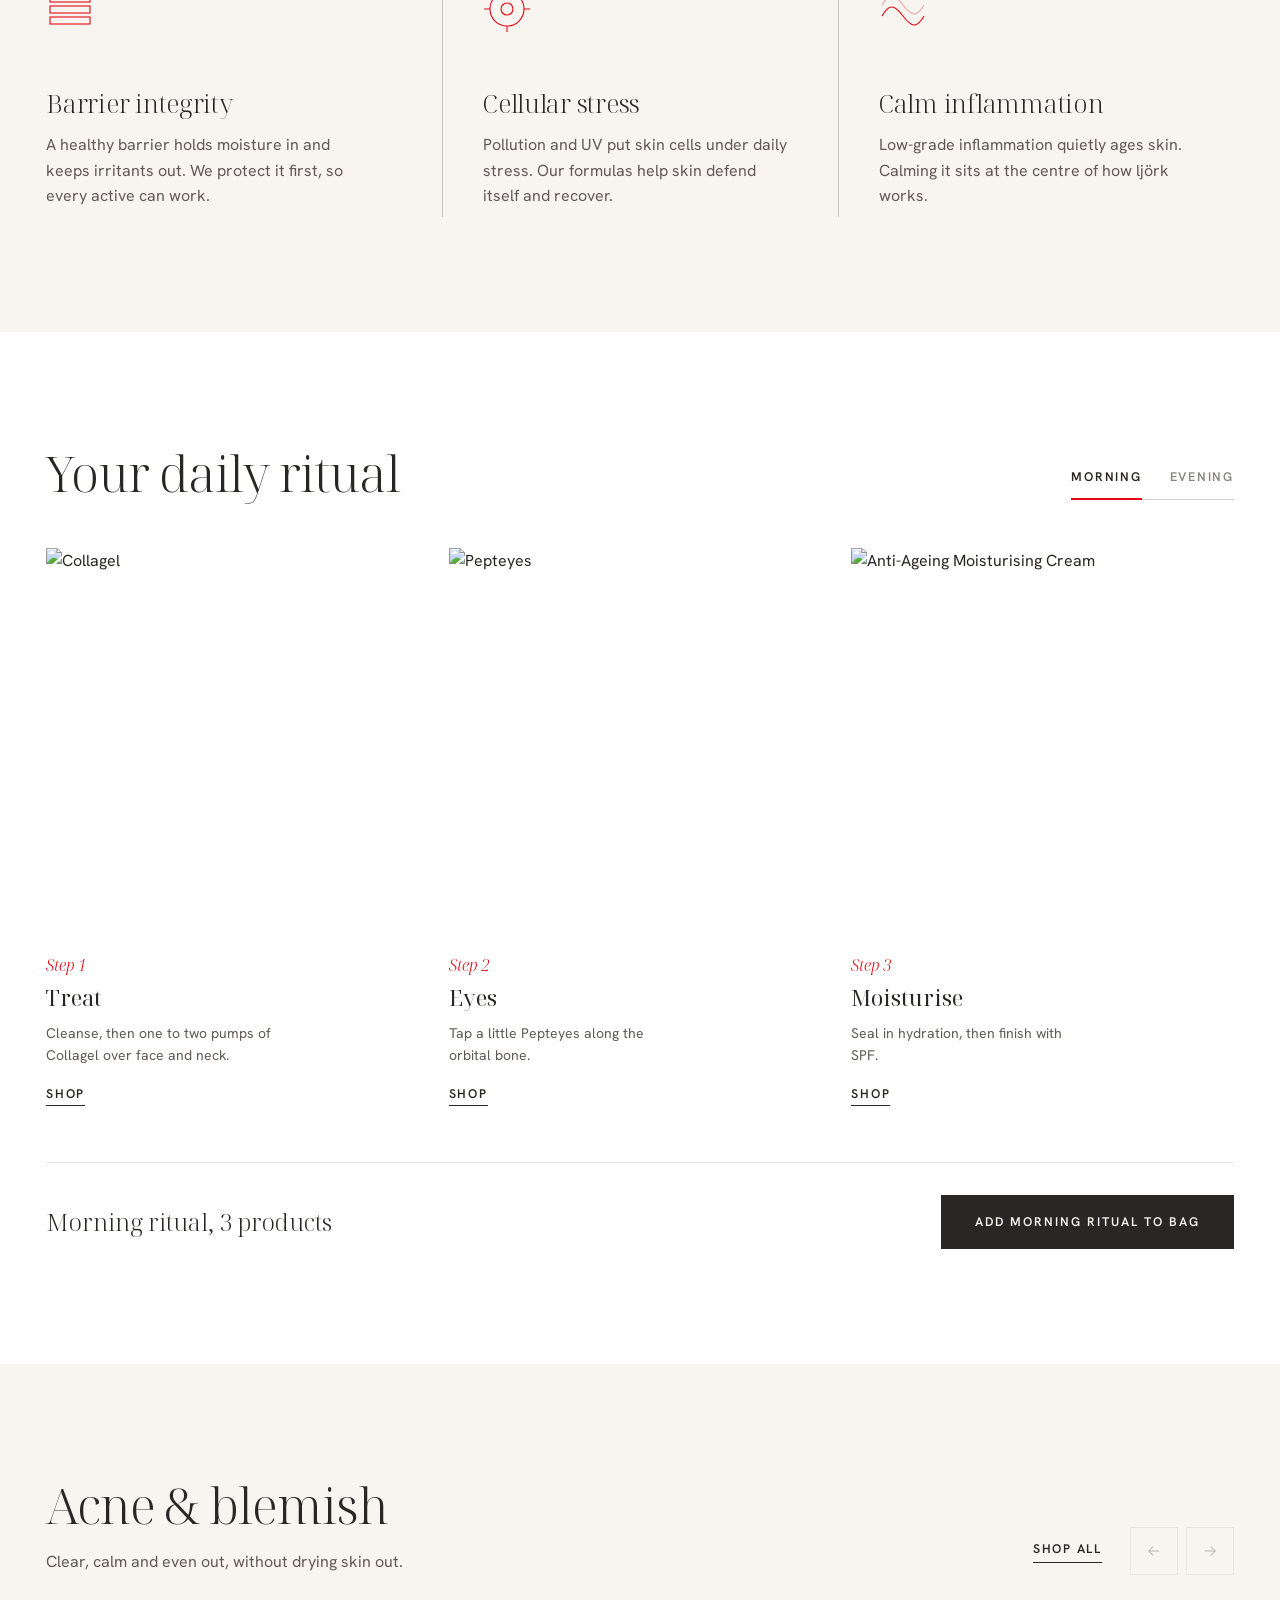
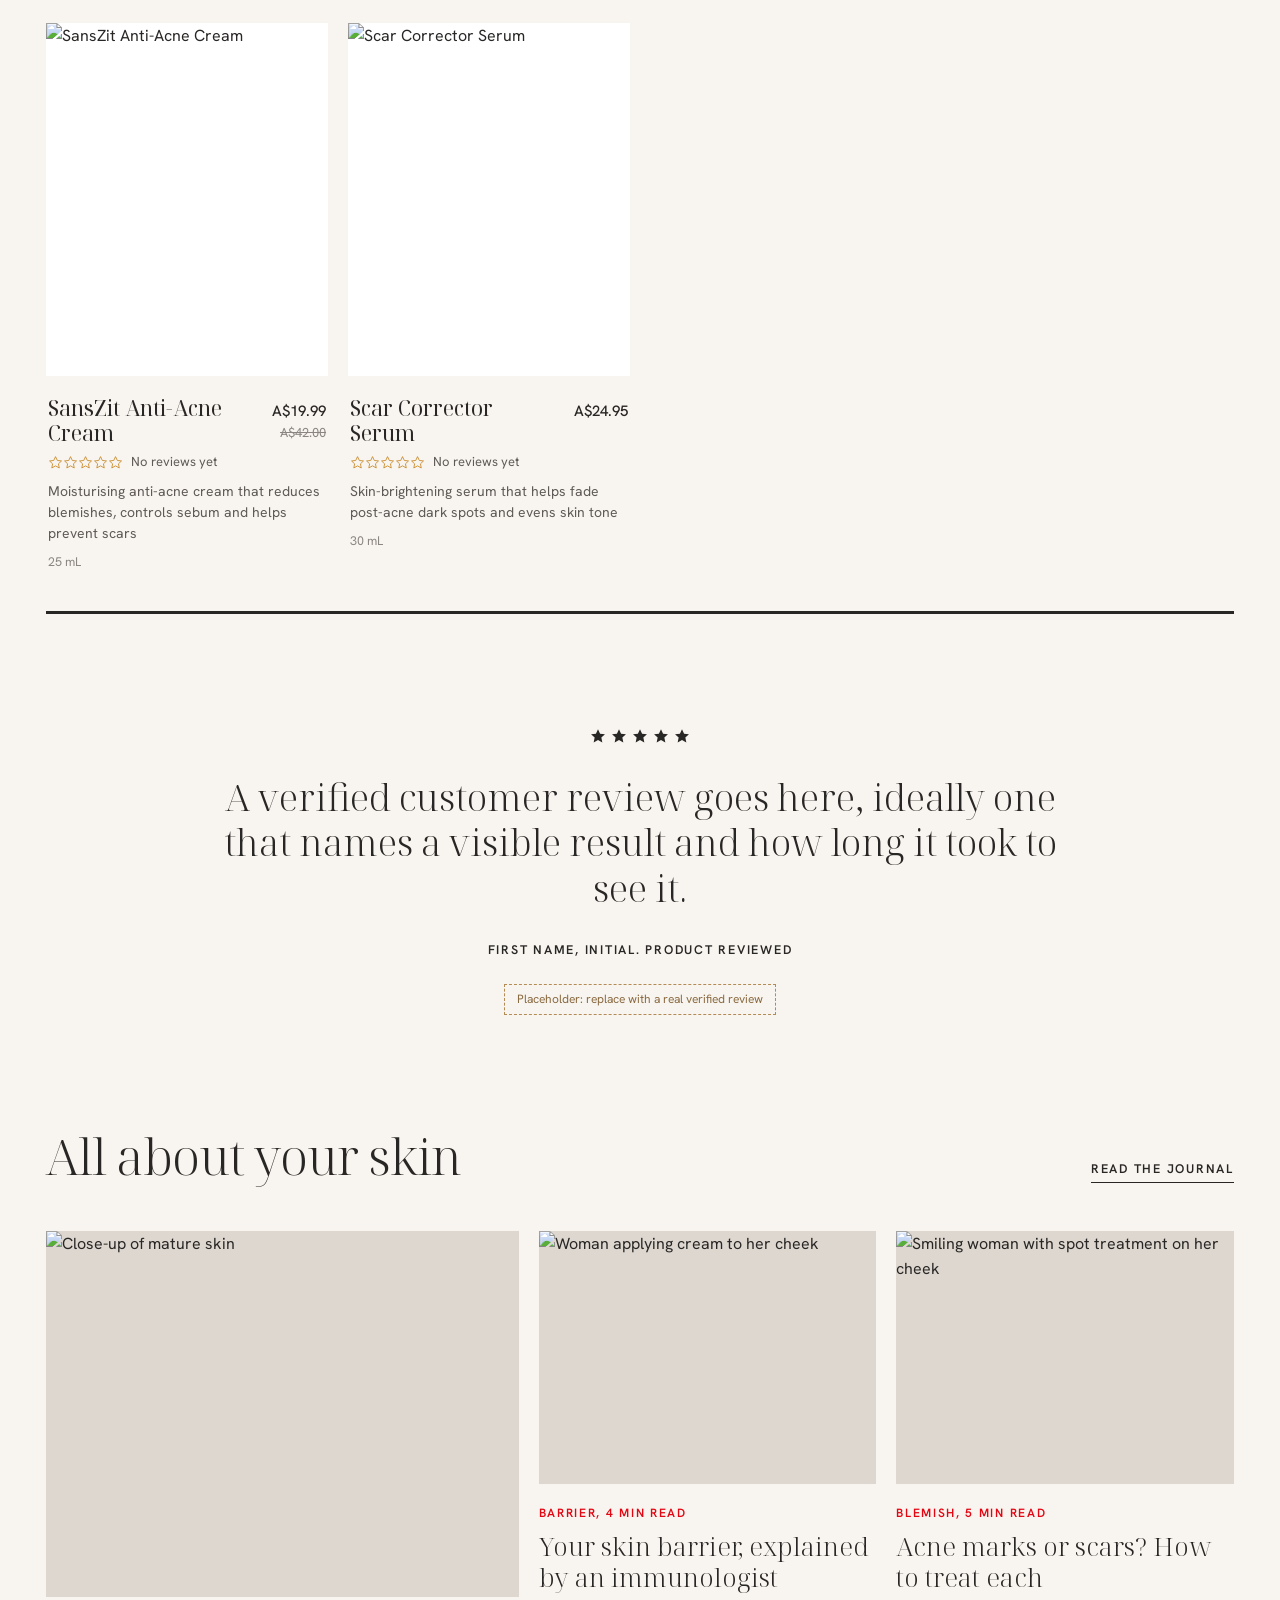
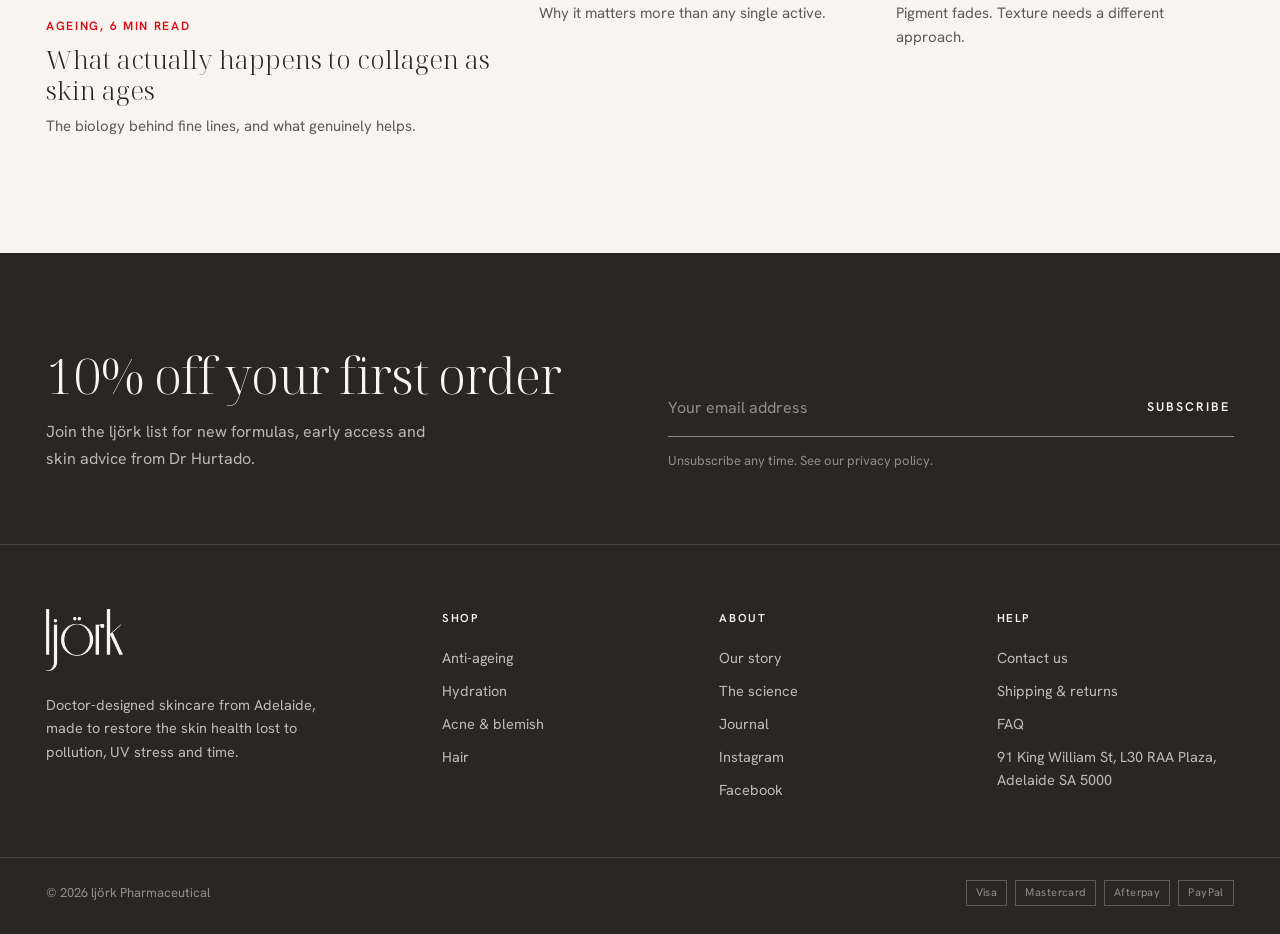
==== commit e21b0a55: "Add files via upload" ====
--- a/index.html
+++ b/index.html
@@ -71,8 +71,8 @@
   </div>
   <div class="scene">
     <!-- SQS: Video block (Background Video / upload MP4). Poster = the previous still, so the hero never shows empty while the file loads or if it fails. -->
-    <video class="ph" id="heroVid" style="scale:1;object-position:50% 0%" autoplay muted loop playsinline preload="metadata" poster="assets/hero-poster.webp" aria-label="ljörk skincare products in soft natural light">
-      <source src="assets/hero-v3.mp4" type="video/mp4">
+    <video class="ph" id="heroVid" style="scale:1;object-position:50% 50%" autoplay muted loop playsinline preload="metadata" poster="assets/hero-poster.webp" aria-label="ljörk skincare products in soft natural light">
+      <source src="assets/hero-v4.mp4" type="video/mp4">
     </video>
     <button class="vid-toggle" id="vidToggle" type="button" aria-label="Pause background video" aria-pressed="false"><svg class="i-pause" viewBox="0 0 24 24" fill="currentColor"><rect x="6" y="5" width="4" height="14"/><rect x="14" y="5" width="4" height="14"/></svg><svg class="i-play" viewBox="0 0 24 24" fill="currentColor"><path d="M7 4.5v15l12-7.5z"/></svg></button>
     <div class="scene-tag" aria-label="Our two best-selling products">
